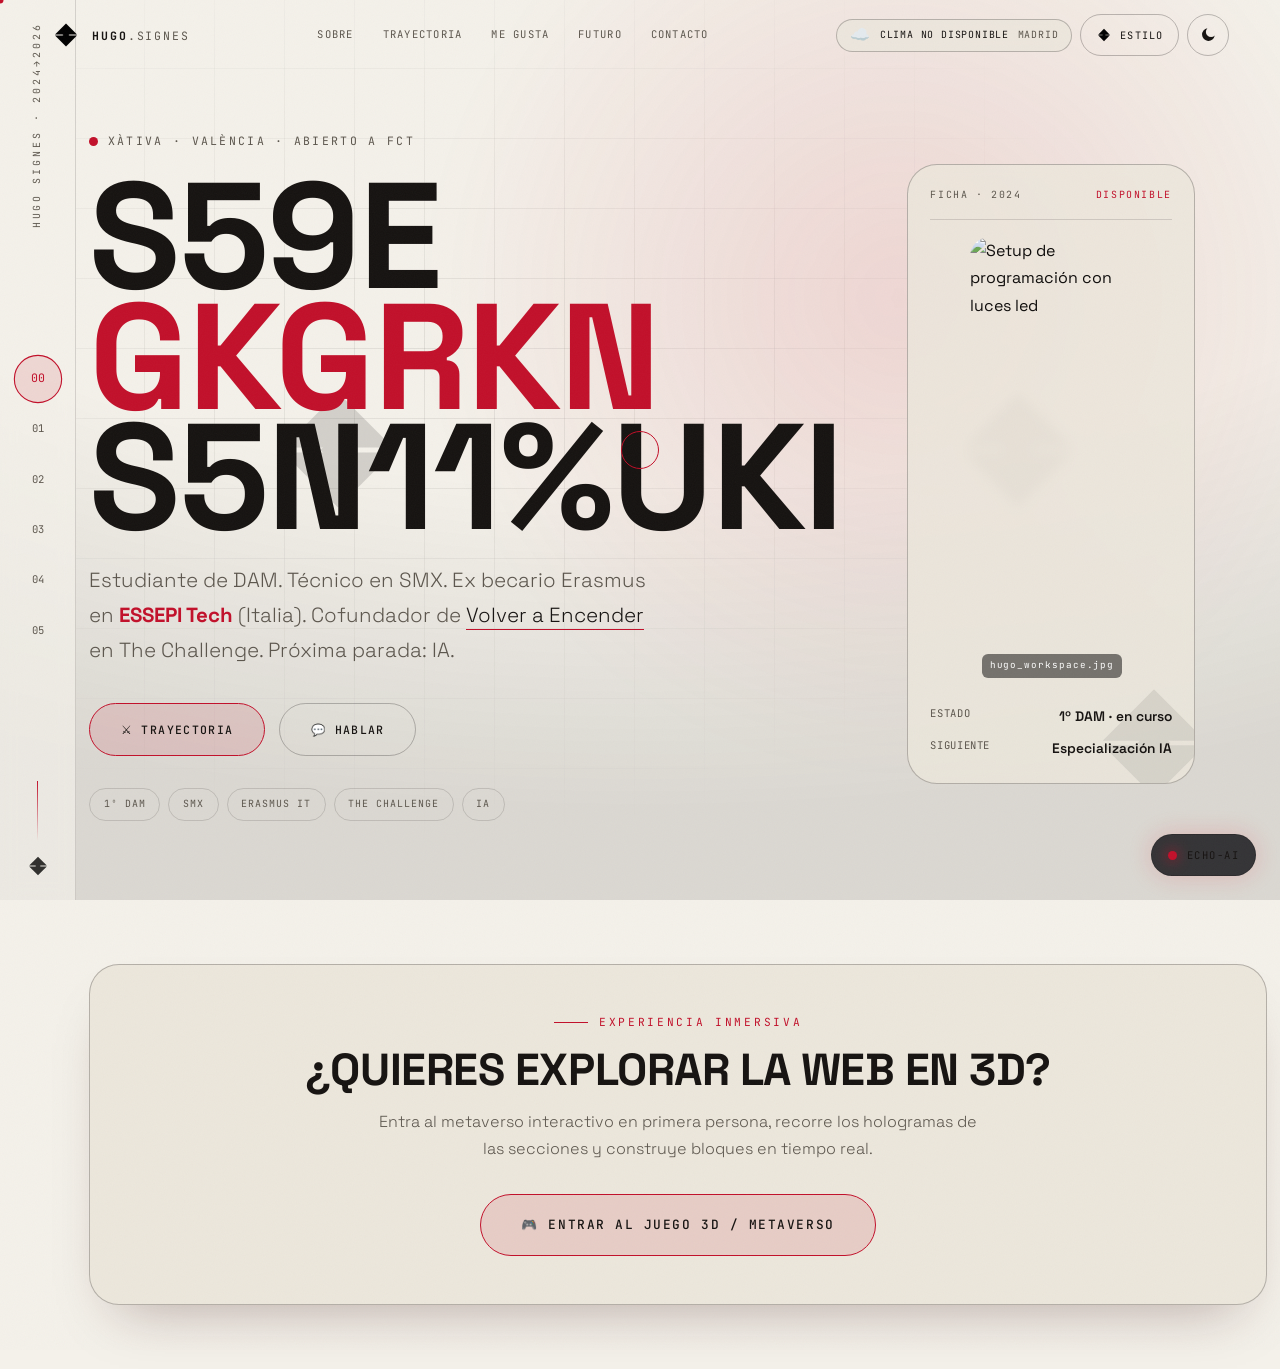
==== index.html @ 73eccac8 "Intento añadido de chatbot" ====
<!DOCTYPE html>
<html lang="es" data-theme="dark" data-style="unico">
<head>
<meta charset="UTF-8">
<meta name="viewport" content="width=device-width, initial-scale=1, viewport-fit=cover, user-scalable=no">
<title>Inicio — Hugo Signes Sisternes</title>
<meta name="theme-color" content="#0A0A0C">
<meta property="og:title" content="Hugo Signes Sisternes">
<meta property="og:type" content="website">
<meta name="description" content="Marca personal de Hugo Signes Sisternes. SMX, 1º DAM, Erasmus en ESSEPI Tech (Italia). Próxima parada: IA.">
<link rel="preconnect" href="https://fonts.googleapis.com">
<link rel="preconnect" href="https://fonts.gstatic.com" crossorigin>
<link href="https://fonts.googleapis.com/css2?family=Space+Grotesk:wght@300;400;500;600;700&family=JetBrains+Mono:wght@400;500&family=Chakra+Petch:wght@400;500;600;700&family=Fraunces:opsz,wght@9..144,400;9..144,500;9..144,600;9..144,700&family=Press+Start+2P&family=VT323&display=swap" rel="stylesheet">
<link rel="stylesheet" href="styles.css">
<script>
(function(){
  try{
    var url = new URLSearchParams(window.location.search);
    var t = url.get('theme') || localStorage.getItem('hugo-theme') || (matchMedia('(prefers-color-scheme: light)').matches?'light':'dark');
    var s = url.get('style') || localStorage.getItem('hugo-style') || 'unico';
    document.documentElement.setAttribute('data-theme',t);
    document.documentElement.setAttribute('data-style',s);
  }catch(e){}
})();
</script>
</head>
<body>
<a class="skip" href="#main">Saltar al contenido</a>

<!-- SPRITES SVG GLOBALES -->
<svg width="0" height="0" style="position:absolute" aria-hidden="true">
  <symbol id="wing" viewBox="0 0 120 120">
    <path d="M60 14 L16 58 L60 58 Z"/><path d="M60 106 L16 62 L60 62 Z"/>
    <path d="M60 14 L104 58 L60 58 Z"/><path d="M60 106 L104 62 L60 62 Z"/>
    <rect x="50" y="50" width="20" height="20" transform="rotate(45 60 60)"/>
  </symbol>
</svg>

<div class="grain" aria-hidden="true"></div>
<div class="scanlines" aria-hidden="true"></div>
<div class="vignette" aria-hidden="true"></div>
<div class="cursor" aria-hidden="true"></div>
<div class="cursor-ring" aria-hidden="true"></div>
<div class="trail" aria-hidden="true"></div>

<!-- CABECERA -->
<header class="topbar">
  <div class="topbar__inner">
    <a href="index.html" class="logo" data-magnetic>
      <svg class="logo__mark" aria-hidden="true"><use href="#wing"/></svg>
      <span class="logo__txt"><b>hugo</b>.signes</span>
    </a>
    <nav class="topnav" aria-label="Secciones">
      <a href="sobre.html">Sobre</a>
      <a href="trabajo.html">Trayectoria</a>
      <a href="gusta.html">Me gusta</a>
      <a href="futuro.html">Futuro</a>
      <a href="contacto.html">Contacto</a>
    </nav>
    <div class="tools">
      <div id="weather-widget" class="weather-badge" aria-live="polite">
        <span id="weather-icon" aria-hidden="true">⏳</span>
        <span id="weather-temp">Cargando clima...</span>
        <span id="weather-city" class="weather-city">Madrid</span>
      </div>
      <div class="style-switch">
        <button class="style-switch__btn" id="styleToggle" aria-haspopup="true" aria-expanded="false">
          <svg aria-hidden="true"><use href="#wing"/></svg><span>Estilo</span>
        </button>
        <div class="style-switch__panel" id="stylePanel" hidden>
          <button data-set-style="unico"><i class="sw sw--unico"></i>Único</button>
          <button data-set-style="professional"><i class="sw sw--pro"></i>Profesional</button>
          <button data-set-style="gamer"><i class="sw sw--gamer"></i>Undertale</button>
          <button data-set-style="retro"><i class="sw sw--retro"></i>Retro</button>
        </div>
      </div>
      <button class="theme-toggle" id="themeToggle" aria-label="Cambiar tema">
        <span class="theme-toggle__ico theme-toggle__ico--sun"><svg viewBox="0 0 24 24"><circle cx="12" cy="12" r="4.5"/><g stroke="currentColor" stroke-width="1.6" stroke-linecap="round" fill="none"><path d="M12 2v2.5M12 19.5V22M2 12h2.5M19.5 12H22M4.9 4.9l1.8 1.8M17.3 17.3l1.8 1.8M19.1 4.9l-1.8 1.8M6.7 17.3l-1.8 1.8"/></g></svg></span>
        <span class="theme-toggle__ico theme-toggle__ico--moon"><svg viewBox="0 0 24 24"><path d="M21 12.8A8.5 8.5 0 1 1 11.2 3a6.8 6.8 0 0 0 9.8 9.8Z"/></svg></span>
      </button>
    </div>
  </div>
</header>

<!-- RAIL LATERAL -->
<aside class="rail" aria-hidden="true">
  <span class="rail__top">Hugo Signes · 2024→2026</span>
  <nav class="rail__nav">
    <a href="index.html" data-label="Inicio" class="is-active">00<i class="rail__dot"></i></a>
    <a href="sobre.html" data-label="Sobre mí">01<i class="rail__dot"></i></a>
    <a href="trabajo.html" data-label="Trayectoria">02<i class="rail__dot"></i></a>
    <a href="gusta.html" data-label="Me gusta">03<i class="rail__dot"></i></a>
    <a href="futuro.html" data-label="Futuro IA">04<i class="rail__dot"></i></a>
    <a href="contacto.html" data-label="Contacto">05<i class="rail__dot"></i></a>
  </nav>
  <div class="rail__bottom"><span class="rail__line"></span><svg class="rail__wing"><use href="#wing"/></svg></div>
</aside>

<!-- VISTA WEB NORMAL -->
<div class="page" id="mainWeb">
<main id="main">
  <section class="hero" id="inicio">
    <div class="hero__bg" aria-hidden="true">
      <div class="hero__grid"></div>
      <div class="hero__glow"></div>
      <svg class="hero__wing hero__wing--l"><use href="#wing"/></svg>
      <svg class="hero__wing hero__wing--r"><use href="#wing"/></svg>
    </div>
    <div class="hero__inner">
      <div class="hero__main">
        <p class="kicker"><span class="dot"></span> Xàtiva · València · Abierto a FCT</p>
        <h1 class="hero__name">
          <span class="hero__name-line" data-text="HUGO">HUGO</span>
          <span class="hero__name-line hero__name-line--accent" data-text="SIGNES">SIGNES</span>
          <span class="hero__name-line" data-text="SISTERNES">SISTERNES</span>
        </h1>
        <p class="hero__phrase">Estudiante de DAM. Técnico en SMX. Ex becario Erasmus en <b>ESSEPI Tech</b> (Italia). Cofundador de <em>Volver a Encender</em> en The Challenge. Próxima parada: IA.</p>
        <div class="hero__cta">
          <a href="trabajo.html" class="btn btn--solid" data-magnetic>⚔ TRAYECTORIA</a>
          <a href="contacto.html" class="btn btn--ghost" data-magnetic>💬 HABLAR</a>
        </div>
        <ul class="hero__chips"><li>1º DAM</li><li>SMX</li><li>Erasmus IT</li><li>The Challenge</li><li>IA</li></ul>
      </div>
      <aside class="spec" data-tilt>
        <div class="spec__head"><span>Ficha · 2024</span><span class="live"><i></i>Disponible</span></div>
        <figure class="spec__photo">
          <img src="https://images.unsplash.com/photo-1607799279861-4dd99b8b0244?q=80&w=720&auto=format&fit=crop" alt="Setup de programación con luces led" width="720" height="450" loading="eager" decoding="async">
          <figcaption>hugo_workspace.jpg</figcaption>
        </figure>
        <dl>
          <dt>Estado</dt><dd>1º DAM · en curso</dd>
          <dt>Siguiente</dt><dd>Especialización IA</dd>
        </dl>
        <svg class="spec__wing" aria-hidden="true"><use href="#wing"/></svg>
      </aside>
    </div>
  </section>
  <!-- ACCESO EXCLUSIVO AL JUEGO 3D -->
<section class="section" style="padding: 4rem 0; text-align: center;">
  <div class="section__inner" data-reveal>
    <div style="border: 1px solid var(--line-strong); background: var(--bg-2); border-radius: var(--r-lg); padding: 3rem 2rem; position: relative; overflow: hidden; box-shadow: var(--card-shadow);">
      <span class="section__num" style="justify-content: center; margin-bottom: 1rem;">Experiencia Inmersiva</span>
      <h2 style="font-size: clamp(1.8rem, 4vw, 2.8rem); text-transform: uppercase; margin-bottom: 1rem;">¿Quieres explorar la web en 3D?</h2>
      <p style="color: var(--muted); max-width: 600px; margin: 0 auto 2rem; font-weight: 300;">
        Entra al metaverso interactivo en primera persona, recorre los hologramas de las secciones y construye bloques en tiempo real.
      </p>
      <a href="juego3D.html" class="btn btn--solid" style="padding: 1.2rem 2.5rem; font-size: 0.8rem;">
        🎮 Entrar al Juego 3D / Metaverso
      </a>
    </div>
  </div>
</section>
</main>
</div>

<button class="chat-launcher" id="chatLauncher" type="button" aria-label="Abrir chatbot ECHO-AI">
  <span class="chat-launcher__dot"></span>
  <span>ECHO-AI</span>
</button>

<div class="ai-chat-panel" id="aiChatPanel" hidden aria-live="polite">
  <div class="ai-chat-panel__header">
    <div>
      <span class="ai-chat-panel__eyebrow">Agente IA</span>
      <h3>ECHO-AI</h3>
    </div>
    <button type="button" class="ai-chat-panel__close" data-close-chat aria-label="Cerrar chat">✕</button>
  </div>
  <div class="ai-chat-panel__messages" id="aiChatMessages">
    <div class="chat-message chat-message--bot">Hola, soy ECHO-AI. Pregúntame sobre Hugo, su stack o el proyecto 3D.</div>
  </div>
  <form class="ai-chat-panel__form" id="aiChatForm">
    <label class="sr-only" for="aiChatInput">Escribe tu pregunta</label>
    <input id="aiChatInput" type="text" maxlength="180" placeholder="Pregunta sobre el metaverso o la trayectoria..." autocomplete="off" />
    <button type="submit">Enviar</button>
  </form>
</div>

<script src="script.js" defer></script>
</body>
</html>
---- styles.css ----
/* =====================================================================
   HUGO SIGNES SISTERNES · 4 ESTILOS COMPLETOS (Optimizado para Rúbrica)
   unico · professional · gamer (Undertale) · retro (Pixel CRT)
   ===================================================================== */

:root{
  --wrap:min(1280px,92vw); 
  --ease:cubic-bezier(.16,1,.3,1); 
  --ease-b:cubic-bezier(.68,-.4,.32,1.4); 
  --ease-out-quint: cubic-bezier(0.22, 1, 0.36, 1);
  --r:20px; --r-lg:30px; --r-btn:999px;
  --font-display:'Space Grotesk',system-ui,sans-serif;
  --font-body:'Space Grotesk',system-ui,sans-serif;
  --font-label:'JetBrains Mono',ui-monospace,monospace;
  --clip:none; --scan:0; --glow:0 0 0 0 transparent;
  --card-shadow:0 30px 60px -30px rgba(0,0,0,.6); --rail-w:76px;
  --img-filter:grayscale(.3) contrast(1.05); --media-shadow:none; --media-overlay:none;
}

/* ===== 1) ÚNICO · YVELTAL ===== */
html[data-style="unico"]{
  --bg:#0A0A0C; --bg-2:#121217; --bg-3:#1B1B22; --text:#F4F1EA; --muted:#9A9CA6; --bone:#E9E4D6;
  --accent:#E4172B; --accent-2:#FF3A4D; --accent-3:#E9E4D6; --accent-soft:rgba(228,23,43,.16);
  --line:rgba(244,241,234,.12); --line-strong:rgba(244,241,234,.24); --on-accent:#fff;
  --grain:.05; --r:20px; --r-lg:30px; --img-filter:grayscale(.35) contrast(1.06);
}
html[data-style="unico"][data-theme="light"]{
  --bg:#F4F1EA; --bg-2:#ECE7DC; --bg-3:#E1DACB; --text:#161311; --muted:#5C564D; --bone:#161311;
  --accent:#C2102A; --accent-2:#E4172B; --accent-3:#161311; --accent-soft:rgba(194,16,42,.12);
  --line:rgba(22,19,17,.14); --line-strong:rgba(22,19,17,.26); --grain:.035;
  --card-shadow:0 30px 55px -30px rgba(60,20,20,.35);
}

/* ===== 2) PROFESIONAL ===== */
html[data-style="professional"]{
  --font-display:'Fraunces',Georgia,serif; --font-body:'Space Grotesk',system-ui,sans-serif; --font-label:'JetBrains Mono',monospace;
  --r:8px; --r-lg:12px; --r-btn:6px; --grain:.015;
  --bg:#0E1626; --bg-2:#13203A; --bg-3:#1B2C4C; --text:#EAF0F8; --muted:#9FB0C6; --bone:#EAF0F8;
  --accent:#E03A4C; --accent-2:#6EA8FE; --accent-3:#6EA8FE; --accent-soft:rgba(110,168,254,.14);
  --line:rgba(234,240,248,.12); --line-strong:rgba(234,240,248,.26); --on-accent:#fff;
  --card-shadow:0 24px 50px -30px rgba(0,0,0,.7); --img-filter:grayscale(0) saturate(.95) contrast(1.02);
}
html[data-style="professional"][data-theme="light"]{
  --bg:#FBFAF7; --bg-2:#F1EFE8; --bg-3:#E7E3D8; --text:#16202E; --muted:#5A6675; --bone:#16202E;
  --accent:#B01E30; --accent-2:#2E5FA3; --accent-3:#2E5FA3; --accent-soft:rgba(46,95,163,.10);
  --line:rgba(22,32,46,.14); --line-strong:rgba(22,32,46,.28);
  --card-shadow:0 20px 40px -28px rgba(30,40,60,.28);
}

/* ===== 3) RETRO · PIXEL / CRT ===== */
html[data-style="retro"]{
  --font-display:'Press Start 2P',monospace; --font-body:'VT323',monospace; --font-label:'Press Start 2P',monospace;
  --r:0; --r-lg:0; --r-btn:0; --grain:.06; --scan:.3;
  --bg:#0d0d12; --bg-2:#15151d; --bg-3:#1d1d28; --text:#e8f6e8; --muted:#8fa88f; --bone:#3ddc84;
  --accent:#ff2e4c; --accent-2:#ffd23f; --accent-3:#3ddc84; --accent-soft:rgba(255,46,76,.18);
  --line:rgba(232,246,232,.14); --line-strong:rgba(61,220,132,.42); --on-accent:#0d0d12;
  --card-shadow:6px 6px 0 var(--accent-3); --img-filter:contrast(1.15) saturate(1.4);
  --media-shadow:4px 4px 0 var(--text);
  --media-overlay:repeating-linear-gradient(0deg,rgba(0,0,0,.25) 0 2px,transparent 2px 4px);
}
html[data-style="retro"][data-theme="light"]{
  --bg:#dfe6d5; --bg-2:#cfd9c4; --bg-3:#c0cca8; --text:#16211a; --muted:#4a5a4d; --bone:#1f7a3d;
  --accent:#d0202f; --accent-2:#c98a12; --accent-3:#1f7a3d; --accent-soft:rgba(208,32,47,.14);
  --line:rgba(22,33,26,.2); --line-strong:rgba(31,122,61,.45); --on-accent:#f4f7ee;
  --card-shadow:6px 6px 0 rgba(22,33,26,.85); --media-shadow:4px 4px 0 rgba(22,33,26,.85);
}

/* ---------- Reset & Base ---------- */
*,*::before,*::after{box-sizing:border-box}
[hidden]{display:none!important}
html{scroll-behavior:smooth; scroll-padding-top:6rem}
body{margin:0;background:var(--bg);color:var(--text);font-family:var(--font-body);line-height:1.7;-webkit-font-smoothing:antialiased;overflow-x:hidden;transition:background .5s var(--ease),color .5s var(--ease)}
body.has-cursor,body.has-cursor a,body.has-cursor button,body.has-cursor .topnav a,body.has-cursor .style-switch__btn,body.has-cursor .theme-toggle{cursor:none}
img{max-width:100%;display:block}
a{color:inherit;text-decoration:none}
h1,h2,h3{margin:0;font-family:var(--font-display);font-weight:700;line-height:.98;letter-spacing:-.01em}
p{margin:0 0 1.1em}
button{font-family:inherit;cursor:pointer}
ul,ol{margin:0;padding:0}
::selection{background:var(--accent);color:var(--on-accent)}

.hero, .section, .footer { scroll-margin-top: 80px; }

/* ---------- Capas Visuales (Grano, Scanlines, Viñeta) ---------- */
.grain{position:fixed;inset:-50%;z-index:200;pointer-events:none;opacity:var(--grain);background-image:url("data:image/svg+xml;utf8,<svg xmlns='http://www.w3.org/2000/svg' width='240' height='240'><filter id='n'><feTurbulence type='fractalNoise' baseFrequency='.9' numOctaves='3'/></filter><rect width='100%' height='100%' filter='url(%23n)'/></svg>");animation:grain 6s steps(6) infinite}
@keyframes grain{0%{transform:translate(0,0)}20%{transform:translate(-3%,2%)}40%{transform:translate(2%,-3%)}60%{transform:translate(-2%,-2%)}80%{transform:translate(3%,1%)}100%{transform:translate(0,0)}}
.scanlines{position:fixed;inset:0;z-index:199;pointer-events:none;opacity:var(--scan);background:repeating-linear-gradient(0deg,rgba(0,0,0,.5) 0 1px,transparent 1px 3px);animation:scan 8s linear infinite}
@keyframes scan{to{background-position:0 100%}}
.vignette{position:fixed;inset:0;z-index:1;pointer-events:none;background:radial-gradient(120% 90% at 50% 0%,transparent 55%,rgba(0,0,0,.4))}
html[data-theme="light"] .vignette{background:radial-gradient(120% 90% at 50% 0%,transparent 60%,rgba(0,0,0,.1))}

/* ---------- Accesibilidad & Foco ---------- */
.skip{position:fixed;left:1rem;top:-4rem;z-index:300;background:var(--accent);color:var(--on-accent);padding:.7rem 1.1rem;border-radius:var(--r-btn);transition:top .2s}
.skip:focus{top:1rem}
:where(a,button,input,textarea,[tabindex]):focus-visible{outline:2px solid var(--accent-2);outline-offset:3px}

/* ---------- Cursor Personalizado y Estela ---------- */
.cursor,.cursor-ring{position:fixed;top:0;left:0;z-index:210;pointer-events:none;border-radius:50%;transform:translate(-50%,-50%);opacity:0;transition:opacity .3s}
.cursor{width:7px;height:7px;background:var(--accent)}
.cursor-ring{width:38px;height:38px;border:1.5px solid var(--accent);transition:width .28s var(--ease),height .28s var(--ease),background .28s,border-color .28s,border-radius .28s}
body.has-cursor .cursor,body.has-cursor .cursor-ring{opacity:1}
body.has-cursor .cursor-ring.is-hover{width:70px;height:70px;background:var(--accent-soft);border-color:transparent;backdrop-filter: blur(2px);}
html[data-style="gamer"] .cursor-ring{border-style:dashed;border-radius:4px}
html[data-style="gamer"] .cursor{border-radius:1px}
html[data-style="retro"] .cursor-ring{border-radius:0;border-width:2px}
html[data-style="retro"] .cursor{border-radius:0;width:9px;height:9px}
html[data-style="professional"] .cursor,html[data-style="professional"] .cursor-ring{display:none}
.trail{position:fixed;inset:0;z-index:181;pointer-events:none;overflow:hidden}
.trail i{position:absolute;width:7px;height:7px;border-radius:50%;background:var(--accent);transform:translate(-50%,-50%);box-shadow:0 0 10px var(--accent);animation:trail .8s var(--ease) forwards}
@keyframes trail{to{opacity:0;transform:translate(-50%,-50%) scale(.15)}}

/* ---------- Topbar & Navegación Superior ---------- */
.topbar{position:fixed;top:0;left:0;right:0;z-index:120;transition:.4s var(--ease);border-bottom:1px solid transparent}
.topbar.is-scrolled{background:color-mix(in srgb,var(--bg) 84%,transparent);backdrop-filter:blur(16px) saturate(1.3);border-bottom-color:var(--line)}
.topbar__inner{width:var(--wrap);margin-inline:auto;display:flex;align-items:center;justify-content:space-between;gap:1rem;padding:.9rem 0}
.logo{display:flex;align-items:center;gap:.7rem; transition: transform .3s var(--ease-b)}
.logo:hover{transform: scale(1.05)}
.logo__mark{width:30px;height:30px;color:var(--accent);flex:none;animation:spinSlow 26s linear infinite}
@keyframes spinSlow{to{transform:rotate(360deg)}}
.logo__txt{font-family:var(--font-label);font-size:.72rem;letter-spacing:.16em;text-transform:uppercase;color:var(--muted)}
.logo__txt b{color:var(--text)}
.topnav{display:flex;gap:.1rem;list-style:none}
.topnav a{position:relative;display:block;padding:.6rem .85rem;font-family:var(--font-label);font-size:.66rem;letter-spacing:.12em;text-transform:uppercase;color:var(--muted);transition:color .3s, transform .3s var(--ease)}
.topnav a::after{content:"";position:absolute;left:.85rem;right:.85rem;bottom:.35rem;height:2px;background:var(--accent);transform:scaleX(0);transform-origin:0 50%;transition:transform .4s var(--ease)}
.topnav a:hover,.topnav a.is-active{color:var(--text); transform: translateY(-2px)}
.topnav a:hover::after,.topnav a.is-active::after{transform:scaleX(1)}
.tools{display:flex;align-items:center;gap:.5rem}
.weather-badge{display:inline-flex;align-items:center;gap:.55rem;padding:.42rem .8rem;border:1px solid var(--line-strong);background:color-mix(in srgb, var(--bg-2) 80%, transparent);border-radius:999px;color:var(--text);font-family:var(--font-label);font-size:.62rem;letter-spacing:.08em;text-transform:uppercase;box-shadow:var(--card-shadow);backdrop-filter:blur(10px)}
.weather-badge span{display:inline-block}
.weather-badge #weather-icon{font-size:1rem;line-height:1}
.weather-city{color:var(--muted)}
.style-switch{position:relative}
.style-switch__btn{display:flex;align-items:center;gap:.5rem;height:42px;padding:0 .95rem;border:1px solid var(--line-strong);background:transparent;color:var(--text);border-radius:var(--r-btn);font-family:var(--font-label);font-size:.64rem;letter-spacing:.1em;text-transform:uppercase;transition:.3s var(--ease)}
.style-switch__btn:hover{border-color:var(--accent);color:var(--accent);box-shadow:var(--glow); transform: translateY(-2px)}
.style-switch__btn svg{width:16px;height:16px;color:var(--accent)}
.style-switch__panel{position:absolute;top:calc(100% + 10px);right:0;width:230px;background:color-mix(in srgb,var(--bg-2) 90%,transparent); backdrop-filter:blur(10px); border:1px solid var(--line-strong);border-radius:var(--r);padding:.5rem;box-shadow:var(--card-shadow);display:flex;flex-direction:column;gap:.15rem;transform-origin:top right;animation:pop .3s var(--ease-b)}
@keyframes pop{from{opacity:0;transform:scale(.9) translateY(-10px)}to{opacity:1;transform:none}}
.style-switch__panel button{display:flex;align-items:center;gap:.7rem;width:100%;padding:.75rem .8rem;border:0;background:transparent;color:var(--muted);border-radius:calc(var(--r) - 4px);font-family:var(--font-label);font-size:.72rem;text-align:left;transition:all .25s var(--ease)}
.style-switch__panel button:hover{background:var(--bg-3);color:var(--text);transform:translateX(5px)}
.style-switch__panel button.is-active{background:var(--accent-soft);color:var(--text)}
.sw{width:16px;height:16px;border-radius:5px;flex:none;box-shadow:inset 0 0 0 1px rgba(255,255,255,.15)}
.sw--unico{background:linear-gradient(135deg,#E4172B,#0A0A0C)}
.sw--pro{background:linear-gradient(135deg,#2E5FA3,#E03A4C)}
.sw--gamer{background:linear-gradient(135deg,#FF1E45,#21E6C1)}
.sw--retro{background:linear-gradient(135deg,#ff2e4c,#3ddc84)}
.theme-toggle{position:relative;width:42px;height:42px;border:1px solid var(--line-strong);background:transparent;color:var(--text);display:grid;place-items:center;border-radius:var(--r-btn);transition:.3s var(--ease)}
.theme-toggle:hover{border-color:var(--accent);color:var(--accent);box-shadow:var(--glow); transform: translateY(-2px)}
.theme-toggle__ico{position:absolute;display:grid;place-items:center;transition:transform .5s var(--ease-b),opacity .4s}
.theme-toggle__ico svg{width:18px;height:18px;fill:currentColor}
.theme-toggle__ico--moon{opacity:0;transform:rotate(-90deg) scale(.4)}
html[data-theme="light"] .theme-toggle__ico--sun{opacity:0;transform:rotate(90deg) scale(.4)}
html[data-theme="light"] .theme-toggle__ico--moon{opacity:1;transform:none}
.burger{display:none;flex-direction:column;gap:5px;width:42px;height:42px;align-items:center;justify-content:center;background:none;border:1px solid var(--line-strong);border-radius:var(--r-btn)}
.burger span{display:block;width:20px;height:2px;background:var(--text);transition:.3s var(--ease)}
.burger[aria-expanded="true"] span:nth-child(1){transform:translateY(7px) rotate(45deg)}
.burger[aria-expanded="true"] span:nth-child(2){opacity:0}
.burger[aria-expanded="true"] span:nth-child(3){transform:translateY(-7px) rotate(-45deg)}

/* ---------- Rail Lateral ---------- */
.rail{position:fixed;left:0;top:0;bottom:0;width:var(--rail-w);z-index:110;display:flex;flex-direction:column;align-items:center;justify-content:space-between;padding:1.4rem 0;border-right:1px solid var(--line);background:color-mix(in srgb,var(--bg) 70%,transparent);backdrop-filter:blur(8px)}
.rail__top{writing-mode:vertical-rl;transform:rotate(180deg);font-family:var(--font-label);font-size:.62rem;letter-spacing:.3em;text-transform:uppercase;color:var(--muted)}
.rail__nav{display:flex;flex-direction:column;gap:.4rem;list-style:none}
.rail__nav a{position:relative;display:grid;place-items:center;width:44px;height:44px;border-radius:var(--r-btn);font-family:var(--font-label);font-size:.66rem;color:var(--muted);border:1px solid transparent;transition:.35s var(--ease)}
.rail__nav a::before{content:attr(data-label);position:absolute;left:calc(100% + 12px);white-space:nowrap;font-size:.62rem;letter-spacing:.14em;text-transform:uppercase;color:var(--text);background:var(--bg-2);border:1px solid var(--line-strong);padding:.35rem .7rem;border-radius:var(--r-btn);opacity:0;transform:translateX(-10px);transition:.35s var(--ease-b);pointer-events:none}
.rail__nav a:hover::before{opacity:1;transform:translateX(0)}
.rail__nav a:hover{color:var(--text);border-color:var(--line-strong)}
.rail__nav a.is-active{color:var(--accent);border-color:var(--accent);background:var(--accent-soft);box-shadow:var(--glow); transform: scale(1.1)}
.rail__dot{position:absolute;right:-30px;top:50%;width:6px;height:6px;border-radius:50%;background:var(--accent);transform:translateY(-50%) scale(0);opacity:0;transition:.3s var(--ease-b)}
.rail__bottom{display:flex;flex-direction:column;align-items:center;gap:.8rem}
.rail__wing{width:24px;height:24px;color:var(--accent);opacity:.8;animation:spinSlow 20s linear infinite reverse}
.rail__line{width:1px;height:60px;background:linear-gradient(var(--accent),transparent)}
.page{padding-left:var(--rail-w)}

/* ---------- Hero Section ---------- */
.hero{position:relative;min-height:100svh;display:flex;align-items:center;padding:7rem 0 4rem;overflow:hidden}
.hero__bg{position:absolute;inset:0;z-index:0}
.hero__grid{position:absolute;inset:-2px;background-image:linear-gradient(var(--line) 1px,transparent 1px),linear-gradient(90deg,var(--line) 1px,transparent 1px);background-size:70px 70px;opacity:.6;transition:transform .3s ease-out;-webkit-mask-image:radial-gradient(ellipse 80% 70% at 30% 40%,#000,transparent 78%);mask-image:radial-gradient(ellipse 80% 70% at 30% 40%,#000,transparent 78%)}
.hero__glow{position:absolute;width:1100px;height:1100px;top:-28%;right:-14%;background:radial-gradient(circle,var(--accent-soft),transparent 60%);filter:blur(30px);transition:transform .3s ease-out}
.hero__wing{position:absolute;width:min(52vw,620px);height:auto;top:50%;color:var(--accent);opacity:.13;animation:breathe 9s ease-in-out infinite;transition:transform .2s ease-out}
.hero__wing--l{left:-4%;transform:translateY(-50%) scaleX(-1)}
.hero__wing--r{right:-4%;transform:translateY(-50%)}
@keyframes breathe{0%,100%{opacity:.09}50%{opacity:.2}}
.hero__inner{position:relative;z-index:3;width:var(--wrap);margin-inline:auto;display:grid;grid-template-columns:1.35fr .8fr;gap:clamp(2rem,5vw,4rem);align-items:center}
.kicker{display:inline-flex;align-items:center;gap:.6rem;font-family:var(--font-label);font-size:.72rem;letter-spacing:.2em;text-transform:uppercase;color:var(--muted);margin-bottom:1.6rem}
.kicker .dot{width:9px;height:9px;border-radius:50%;background:var(--accent);box-shadow:0 0 0 0 var(--accent-soft);animation:pulse 1.8s infinite}
@keyframes pulse{0%,100%{box-shadow:0 0 0 0 var(--accent-soft)}50%{box-shadow:0 0 0 10px transparent}}
.hero__name{font-size:clamp(3rem,12vw,9.4rem);text-transform:uppercase;line-height:.8;margin-bottom:1.6rem}
.hero__name-line{display:block;clip-path:inset(0 0 100% 0);animation:lineUp .95s var(--ease-out-quint) forwards}
.hero__name-line:nth-child(1){animation-delay:.08s}.hero__name-line:nth-child(2){animation-delay:.22s}.hero__name-line:nth-child(3){animation-delay:.36s}
.hero__name-line--accent{color:var(--accent)}
@keyframes lineUp{to{clip-path:inset(0 0 0 0)}}
.hero__phrase{font-size:clamp(1.05rem,1.6vw,1.35rem);color:var(--muted);max-width:560px;margin-bottom:2.2rem;font-weight:300}
.hero__phrase em{color:var(--text);font-style:normal;border-bottom:1px solid var(--accent);padding-bottom:1px}
.hero__phrase b{color:var(--accent)}
.hero__cta{display:flex;flex-wrap:wrap;gap:.9rem;margin-bottom:2rem}
.hero__chips{display:flex;flex-wrap:wrap;gap:.5rem;list-style:none}
.hero__chips li{font-family:var(--font-label);font-size:.62rem;letter-spacing:.1em;text-transform:uppercase;color:var(--muted);border:1px solid var(--line);padding:.45rem .85rem;border-radius:var(--r-btn);transition:.3s var(--ease-b)}
.hero__chips li:hover{color:var(--accent);border-color:var(--accent);transform:translateY(-4px); box-shadow: 0 4px 10px rgba(0,0,0,0.1)}

/* ---------- Ficha Técnica (Spec) ---------- */
.spec{border:1px solid var(--line-strong);background:color-mix(in srgb,var(--bg-2) 82%,transparent);border-radius:var(--r-lg);padding:1.4rem;position:relative;overflow:hidden;backdrop-filter:blur(6px);animation:float 7s ease-in-out infinite;will-change:transform}
@keyframes float{0%,100%{translate:0 0}50%{translate:0 -12px}}
.spec__head{display:flex;align-items:center;justify-content:space-between;font-family:var(--font-label);font-size:.62rem;letter-spacing:.16em;text-transform:uppercase;color:var(--muted);margin-bottom:1.1rem;padding-bottom:.9rem;border-bottom:1px solid var(--line)}
.spec__head .live{display:inline-flex;align-items:center;gap:.4rem;color:var(--accent)}
.spec__head .live span{width:7px;height:7px;border-radius:50%;background:var(--accent);animation:pulse 1.6s infinite}
.spec__photo{position:relative;border-radius:var(--r);overflow:hidden;margin-bottom:1.1rem}
.spec__photo img{aspect-ratio:16/10;object-fit:cover;filter:var(--img-filter);transition:transform 6s var(--ease)}
.spec__photo:hover img{transform:scale(1.08)}
.spec__photo figcaption{position:absolute;left:.7rem;bottom:.6rem;font-family:var(--font-label);font-size:.58rem;letter-spacing:.1em;color:#fff;background:rgba(0,0,0,.5);padding:.25rem .5rem;border-radius:6px}
.spec dl{display:grid;grid-template-columns:1fr auto;gap:.55rem .8rem;margin:0;font-size:.86rem}
.spec dt{color:var(--muted);font-family:var(--font-label);font-size:.66rem;letter-spacing:.06em;text-transform:uppercase}
.spec dd{margin:0;text-align:right;font-weight:600}
.spec__wing{position:absolute;right:-30px;bottom:-30px;width:140px;height:140px;color:var(--accent);opacity:.08;animation:spinSlow 30s linear infinite}

/* ---------- Tambor + Marquee ---------- */
.drum{position:relative;z-index:3;height:150px;overflow:hidden;border-block:1px solid var(--line);background:var(--bg-2);perspective:1200px;display:grid;place-items:center}
.drum__stage{position:absolute;left:50%;top:50%;width:0;height:0;transform-style:preserve-3d;animation:drumSpin 24s linear infinite}
@keyframes drumSpin{from{transform:rotateY(0)}to{transform:rotateY(360deg)}}
.drum__item{position:absolute;left:0;top:0;white-space:nowrap;font-family:var(--font-display);font-weight:700;text-transform:uppercase;letter-spacing:.02em;transform:translate(-50%,-50%) rotateY(var(--a)) translateZ(360px);backface-visibility:hidden}
.drum__item .w{color:var(--text);opacity:.55; transition: opacity .3s}
.drum__item:hover .w{opacity: 1; color: var(--accent)}
.drum__item .x{color:var(--accent);margin:0 .6rem;font-size:.7em;vertical-align:middle}
.drum::before,.drum::after{content:"";position:absolute;top:0;bottom:0;width:16%;z-index:2;pointer-events:none}
.drum::before{left:0;background:linear-gradient(90deg,var(--bg-2),transparent)}
.drum::after{right:0;background:linear-gradient(270deg,var(--bg-2),transparent)}
.marquee{position:relative;z-index:3;overflow:hidden;border-bottom:1px solid var(--line);background:var(--bg)}
.marquee__track{display:flex;width:max-content;animation:marq 30s linear infinite}
.marquee:hover .marquee__track{animation-play-state:paused}
.marquee__group{display:inline-flex;align-items:center;gap:2rem;padding:.7rem 1rem;white-space:nowrap;font-family:var(--font-label);font-size:.7rem;letter-spacing:.18em;text-transform:uppercase;color:var(--muted)}
.marquee__group .x{color:var(--accent)}
@keyframes marq{to{transform:translateX(-50%)}}

/* ---------- Secciones Globales ---------- */
.section{position:relative;padding:clamp(5rem,10vw,9rem) 0;z-index:3}
.section__inner{width:var(--wrap);margin-inline:auto;position:relative;z-index:2}
.section__head{margin-bottom:clamp(2.4rem,5vw,3.8rem);max-width:820px}
.section__num{font-family:var(--font-label);font-size:.7rem;letter-spacing:.24em;color:var(--accent);text-transform:uppercase;display:flex;align-items:center;gap:.7rem;margin-bottom:.9rem}
.section__num::before{content:"";width:34px;height:1px;background:var(--accent)}
.section__title{font-size:clamp(2.4rem,6vw,4.8rem);text-transform:uppercase}
.section__sub{color:var(--muted);max-width:640px;margin-top:1rem;font-weight:300;font-size:1.05rem}
.mask{display:block;overflow:hidden; padding-bottom: 5px;}.mask>span{display:block;transform:translateY(115%);transition:transform 1.05s var(--ease-out-quint)}
.is-in .mask>span{transform:none}
.wing-div{display:flex;align-items:center;gap:1rem;position:relative;z-index:3;width:var(--wrap);margin-inline:auto}
.wing-div::before,.wing-div::after{content:"";height:1px;flex:1;background:linear-gradient(90deg,transparent,var(--line-strong))}
.wing-div::after{background:linear-gradient(90deg,var(--line-strong),transparent)}
.wing-div svg{width:28px;height:28px;color:var(--accent);animation:spinSlow 22s linear infinite}

/* ---------- Sobre mí ---------- */
.about{display:grid;grid-template-columns:.82fr 1.18fr;gap:clamp(2rem,5vw,4.5rem);align-items:start}
.about__sticky{position:sticky;top:110px}
.about__portrait{position:relative;border:1px solid var(--line);border-radius:var(--r-lg);overflow:hidden;clip-path:var(--clip)}
.about__portrait img{aspect-ratio:4/5;object-fit:cover;filter:var(--img-filter);animation:kb 22s ease-in-out infinite alternate}
@keyframes kb{from{transform:scale(1)}to{transform:scale(1.09)}}
.about__portrait figcaption{position:absolute;left:0;right:0;bottom:0;display:flex;justify-content:space-between;padding:1rem;font-family:var(--font-label);font-size:.62rem;letter-spacing:.12em;color:#fff;background:linear-gradient(transparent,rgba(0,0,0,.7))}
.about__badge{margin-top:1rem;display:flex;gap:.6rem;flex-wrap:wrap}
.about__badge span{font-family:var(--font-label);font-size:.6rem;letter-spacing:.1em;text-transform:uppercase;color:var(--muted);border:1px solid var(--line);padding:.4rem .7rem;border-radius:var(--r-btn); transition: .3s}
.about__badge span:hover{background: var(--accent); color: var(--on-accent); border-color: var(--accent)}
.about__lead{font-size:clamp(1.15rem,1.7vw,1.45rem);font-weight:300;margin-bottom:1.4rem}
.about__text strong{color:var(--accent);font-weight:600}
.about__p{color:var(--muted)}
.about__quote{margin:1.8rem 0;padding:1.2rem 1.5rem;border-left:4px solid var(--accent);background:var(--bg-3);border-radius:0 var(--r) var(--r) 0;font-size:1.15rem;font-weight:500;line-height:1.5; transition: transform .3s var(--ease)}
.about__quote:hover{transform: translateX(10px)}
.about__stats{display:grid;grid-template-columns:repeat(3,1fr);gap:1rem;margin-top:2rem;padding-top:1.6rem;border-top:1px solid var(--line)}
.stat{display:flex;flex-direction:column;gap:.2rem}
.stat__num{font-family:var(--font-label);font-size:clamp(1.8rem,3vw,2.6rem);font-weight:600;color:var(--accent);line-height:1}
.stat__label{font-size:.78rem;color:var(--muted);text-transform:uppercase;letter-spacing:.08em}

/* ---------- Trayectoria / Work ---------- */
.work__stack{display:flex;flex-direction:column;gap:2rem}
.work__card{position:sticky;top:100px;border:1px solid var(--line);background:var(--bg-2);border-radius:var(--r-lg);clip-path:var(--clip);overflow:hidden;box-shadow:var(--card-shadow);display:grid;grid-template-columns:1.1fr .9fr;min-height:60vh;transform:scale(var(--sc,1));transform-origin:top center;transition:border-color .4s, transform .2s ease-out;will-change:transform}
.work__card::before{content:"";position:absolute;inset:0;pointer-events:none;background:radial-gradient(800px circle at var(--mx,50%) var(--my,50%),rgba(255,255,255,0.06),transparent 40%);z-index:10;opacity:0;transition:opacity .4s}
.work__card:hover::before{opacity:1}
.work__card:hover{border-color:color-mix(in srgb,var(--accent) 55%,var(--line))}
.work__body{padding:clamp(1.6rem,3vw,2.6rem);display:flex;flex-direction:column;justify-content:center; position:relative; z-index:2}
.work__top{display:flex;align-items:center;gap:1rem;margin-bottom:1.2rem}
.work__n{font-family:var(--font-label);font-size:.7rem;color:var(--accent);border:1px solid var(--accent);width:40px;height:40px;display:grid;place-items:center;border-radius:var(--r-btn);flex:none;transition:.4s var(--ease-b)}
.work__card:hover .work__n{background:var(--accent);color:var(--on-accent);transform:rotate(-15deg) scale(1.15)}
.work__date{font-family:var(--font-label);font-size:.66rem;letter-spacing:.14em;text-transform:uppercase;color:var(--muted);margin-left:auto}
.work__title{font-size:clamp(1.7rem,3.2vw,2.8rem);text-transform:uppercase;margin-bottom:.9rem}
.work__desc{color:var(--muted);font-weight:300;margin-bottom:1.2rem}
.work__tags{display:flex;flex-wrap:wrap;gap:.5rem;list-style:none}
.work__tags li{font-family:var(--font-label);font-size:.6rem;letter-spacing:.08em;text-transform:uppercase;color:var(--muted);border:1px solid var(--line);padding:.35rem .7rem;border-radius:var(--r-btn); transition: .3s}
.work__tags li:hover{color: var(--accent); border-color: var(--accent); transform: translateY(-3px)}
.work__media{position:relative;overflow:hidden;box-shadow:var(--media-shadow)}
.work__media img{width:100%;height:100%;object-fit:cover;filter:var(--img-filter);transition:transform 1.1s var(--ease)}
.work__card:hover .work__media img{transform:scale(1.07)}
.work__media::after{content:"";position:absolute;inset:0;background:var(--media-overlay);pointer-events:none}
.work__media .tag{position:absolute;top:1rem;right:1rem;z-index:2;font-family:var(--font-label);font-size:.6rem;letter-spacing:.1em;text-transform:uppercase;color:#fff;background:rgba(0,0,0,.5);border:1px solid var(--line);padding:.35rem .6rem;border-radius:var(--r-btn); backdrop-filter: blur(4px)}

/* ---------- ME GUSTA (BENTO GRID) ---------- */
.likes { display: grid; grid-template-columns: repeat(6, 1fr); gap: 1rem; }
.cell {
  position: relative; border: 1px solid var(--line); background: var(--bg-3);
  border-radius: var(--r-lg); clip-path: var(--clip); overflow: hidden;
  box-shadow: var(--card-shadow); transition: border-color .4s var(--ease), transform .3s ease-out;
  will-change: transform; display: flex; flex-direction: column; min-height: 340px;
}
.cell:hover { border-color: color-mix(in srgb, var(--accent) 55%, var(--line)); transform: translateY(-5px); }
.cell__bg { position: absolute; inset: 0; z-index: 0; }
.cell__bg img { width: 100%; height: 100%; object-fit: cover; filter: var(--img-filter); transition: transform 1.5s var(--ease); }
.cell:hover .cell__bg img { transform: scale(1.06); }
.cell__overlay { position: absolute; inset: 0; z-index: 1; pointer-events: none; }
.cell__content {
  position: relative; z-index: 2; padding: clamp(1.5rem, 3vw, 2.5rem); flex: 1;
  display: flex; flex-direction: column; justify-content: center; text-shadow: 0 2px 10px rgba(0,0,0,0.4);
}
.cell--rock .cell__content { justify-content: flex-end; }
.cell--rock { grid-column: span 3; grid-row: span 2; min-height: 520px; }
.cell--games { grid-column: span 3; }
.cell--robot { grid-column: span 3; }
.cell--stack { grid-column: span 6; }
.cell__idx {
  position: absolute; top: 1.2rem; right: 1.3rem; font-family: var(--font-label);
  font-size: .66rem; color: var(--bg-3); z-index: 3; background: var(--accent);
  padding: 4px 10px; border-radius: var(--r-btn); box-shadow: 0 4px 10px rgba(0,0,0,0.3); font-weight:bold;
}
.cell__title { font-size: clamp(1.5rem, 2.6vw, 2.1rem); text-transform: uppercase; margin-bottom: .9rem; }
.cell__desc { color: var(--text); font-weight: 400; line-height: 1.6; text-shadow: 0 2px 5px rgba(0,0,0,0.8); }
html[data-theme="light"] .cell__desc { color: var(--text); } 
.eq { display: flex; align-items: flex-end; gap: 4px; height: 90px; margin: 1.6rem 0; }
.eq span {
  flex: 1; min-width: 4px; border-radius: var(--r-btn);
  background: linear-gradient(var(--accent-2), var(--accent));
  height: var(--h, 50%); transform-origin: bottom; animation: eq 1s ease-in-out infinite alternate;
}
@keyframes eq { from { transform: scaleY(.15); } to { transform: scaleY(1); } }
.tags { display: flex; flex-wrap: wrap; gap: .5rem; list-style: none; margin-top: auto; }
.tags li {
  font-family: var(--font-label); font-size: .6rem; letter-spacing: .08em; text-transform: uppercase;
  color: var(--text); border: 1px solid var(--line-strong); padding: .35rem .7rem; border-radius: var(--r-btn);
  transition: .3s; background: color-mix(in srgb, var(--bg-2) 75%, transparent); backdrop-filter: blur(4px);
}
.tags li:hover { border-color: var(--accent); color: var(--accent); transform: translateY(-3px); }
.gear { position: absolute; right: -20px; bottom: -20px; width: 150px; height: 150px; color: var(--accent); opacity: .15; animation: spinSlow 14s linear infinite; z-index: 0; pointer-events: none; }
.stack-list { list-style: none; display: grid; grid-template-columns: repeat(auto-fit, minmax(150px, 1fr)); gap: .4rem 1.4rem; }
.stack-list li { display: flex; align-items: baseline; gap: .8rem; padding: .7rem 0; border-bottom: 1px solid var(--line-strong); font-weight: 500; transition: .3s var(--ease); text-shadow:none; }
.stack-list li:hover { padding-left: .6rem; border-bottom-color: var(--accent); }
.stack-list span { font-family: var(--font-label); font-size: .62rem; color: var(--accent); }
.stack-list em { margin-left: auto; font-style: normal; font-family: var(--font-label); font-size: .64rem; color: var(--muted); }

/* ---------- Futuro & Terminal ---------- */
.future{overflow:hidden}
.watermark{position:absolute;top:50%;left:50%;transform:translate(-50%,-50%);width:min(80vw,940px);height:auto;color:var(--accent);opacity:.05;z-index:0;pointer-events:none;animation:spinSlow 60s linear infinite}
.future__grid{display:grid;grid-template-columns:1fr 1fr;gap:1.4rem;align-items:start}
.terminal{border:1px solid var(--line-strong);border-radius:var(--r);background:var(--bg-2);overflow:hidden;box-shadow:var(--card-shadow); position:relative}
.terminal::before{content:"";position:absolute;inset:0;background:radial-gradient(circle at 50% 0%, var(--accent-soft), transparent 60%); opacity:0.3; pointer-events:none}
.terminal__bar{display:flex;align-items:center;gap:.5rem;padding:.7rem 1rem;border-bottom:1px solid var(--line);font-family:var(--font-label);font-size:.64rem;letter-spacing:.1em;color:var(--muted); position:relative; z-index:2}
.terminal__bar i{width:11px;height:11px;border-radius:50%;background:var(--accent);opacity:.7}
.terminal__bar i:nth-child(2){background:var(--accent-3)}
.terminal__bar i:nth-child(3){background:var(--accent-2)}
.terminal__bar span{margin-left:auto}
.terminal__body{padding:1.2rem;font-family:var(--font-label);font-size:.82rem;line-height:1.9;color:var(--text);min-height:150px; position:relative; z-index:2}
.terminal__body .prompt{color:var(--accent); text-shadow: 0 0 8px var(--accent-soft)}
.terminal__body .caret{display:inline-block;width:8px;height:1.05em;background:var(--accent);vertical-align:-2px;animation:blink 1s steps(1) infinite; box-shadow: 0 0 10px var(--accent)}
@keyframes blink{50%{opacity:0}}
.tabs{border:1px solid var(--line);border-radius:var(--r);background:var(--bg-2);overflow:hidden;box-shadow:var(--card-shadow)}
.tabs__bar{display:flex;flex-wrap:wrap;border-bottom:1px solid var(--line)}
.tabs__btn{flex:1 1 auto;min-width:120px;background:none;border:0;border-right:1px solid var(--line);color:var(--muted);padding:1rem;font-family:var(--font-label);font-size:.66rem;letter-spacing:.1em;text-transform:uppercase;position:relative;transition:.3s}
.tabs__btn:last-child{border-right:0}
.tabs__btn::after{content:"";position:absolute;left:0;bottom:-1px;width:100%;height:2px;background:var(--accent);transform:scaleX(0);transform-origin:0 50%;transition:transform .4s var(--ease-out-quint)}
.tabs__btn:hover{color:var(--text); background: var(--bg-3)}.tabs__btn.is-active{color:var(--text)}.tabs__btn.is-active::after{transform:scaleX(1)}
.tabs__panel{padding:clamp(1.3rem,3vw,2rem);animation:fade .5s var(--ease-out-quint)}
@keyframes fade{from{opacity:0;transform:translateY(15px); filter:blur(4px)}to{opacity:1;transform:none; filter:blur(0)}}
.tabs__panel h3{font-size:clamp(1.3rem,2.2vw,1.8rem);text-transform:uppercase;margin-bottom:.8rem}
.tabs__panel p{color:var(--muted);font-weight:300}
.road{list-style:none;position:relative;margin-top:1.6rem;display:grid;grid-template-columns:repeat(4,1fr);gap:1rem}
.road::before{content:"";position:absolute;top:14px;left:6%;right:6%;height:2px;background:var(--line)}
.road__fill{position:absolute;top:14px;left:6%;height:2px;background:linear-gradient(90deg,var(--accent),var(--accent-2));width:0;transition:width .3s linear;z-index:1; box-shadow: 0 0 10px var(--accent-soft)}
.road__step{position:relative;z-index:2;padding-top:34px}
.road__step::before{content:"";position:absolute;top:7px;left:50%;transform:translateX(-50%);width:16px;height:16px;border-radius:50%;background:var(--bg);border:2px solid var(--line-strong);transition:.4s var(--ease-b)}
.road__step.on::before{border-color:var(--accent);background:var(--accent);box-shadow:0 0 0 6px var(--accent-soft); transform: translateX(-50%) scale(1.2)}
.road__step b{display:block;font-family:var(--font-label);font-size:.66rem;letter-spacing:.12em;color:var(--accent);margin-bottom:.4rem;text-align:center}
.road__step span{display:block;color:var(--muted);font-weight:300;font-size:.9rem;text-align:center}

/* ---------- Footer ---------- */
.footer{position:relative;z-index:3;background:var(--bg-2);border-top:1px solid var(--line);padding:clamp(4rem,8vw,7rem) 0 2rem;overflow:hidden}
.footer__inner{width:var(--wrap);margin-inline:auto;position:relative;z-index:2}
.footer__title{font-size:clamp(2.2rem,6vw,4.6rem);text-transform:uppercase;margin-bottom:1rem;max-width:900px}
.footer__note{color:var(--muted);max-width:560px;margin-bottom:2rem;font-size:1.05rem}
.mailrow{display:flex;flex-wrap:wrap;align-items:center;gap:1rem;margin-bottom:2.2rem}
.mailrow a{font-family:var(--font-label);font-size:clamp(1rem,2.2vw,1.5rem);color:var(--text);border-bottom:2px solid var(--accent);padding-bottom:2px;transition:color .3s,letter-spacing .3s}
.mailrow a:hover{color:var(--accent);letter-spacing:.03em}
.social{display:flex;flex-wrap:wrap;gap:.8rem;list-style:none;margin-bottom:3rem}
.social a{font-family:var(--font-label);font-size:.72rem;letter-spacing:.1em;text-transform:uppercase;color:var(--muted);border:1px solid var(--line);padding:.7rem 1.1rem;border-radius:var(--r-btn);transition:.3s var(--ease-b)}
.social a:hover{color:var(--accent);border-color:var(--accent);transform:translateY(-5px);box-shadow:var(--glow)}
.colophon{display:flex;flex-wrap:wrap;justify-content:space-between;gap:1rem;padding-top:1.6rem;border-top:1px solid var(--line);font-family:var(--font-label);font-size:.64rem;letter-spacing:.08em;color:var(--muted)}
.colophon a:hover{color:var(--accent)}
.footer__wing{position:absolute;right:-60px;bottom:-60px;width:280px;height:280px;color:var(--accent);opacity:.06;animation:spinSlow 50s linear infinite}

/* ---------- Botones & Formularios ---------- */
.btn{position:relative;overflow:hidden;display:inline-flex;align-items:center;gap:.6em;font-family:var(--font-label);font-size:.72rem;letter-spacing:.12em;text-transform:uppercase;font-weight:500;padding:1rem 1.9rem;border:1px solid var(--line-strong);background:transparent;color:var(--text);z-index:0;border-radius:var(--r-btn);transition:color .35s var(--ease),border-color .35s var(--ease),transform .2s var(--ease),box-shadow .35s}
.btn::before{content:"";position:absolute;inset:0;background:var(--accent);transform:translateY(101%);transition:transform .5s var(--ease-out-quint);z-index:-1}
.btn:hover::before{transform:translateY(0)}
.btn:hover,.btn:focus-visible{color:var(--on-accent);border-color:var(--accent);outline:none;box-shadow:var(--glow)}
.btn--solid{background:var(--accent-soft);border-color:var(--accent);color:var(--text)}
.btn--ghost{background:transparent}

.chat-launcher{position:fixed;right:1.5rem;bottom:1.5rem;z-index:140;display:inline-flex;align-items:center;gap:.6rem;padding:.8rem 1rem;border:1px solid var(--line-strong);background:rgba(10,10,15,.8);backdrop-filter:blur(12px);border-radius:999px;color:var(--text);font-family:var(--font-label);font-size:.66rem;letter-spacing:.14em;text-transform:uppercase;box-shadow:0 0 25px rgba(228,23,43,.18)}
.chat-launcher__dot{width:9px;height:9px;border-radius:50%;background:var(--accent);box-shadow:0 0 14px var(--accent);animation:pulse 1.6s infinite}
.ai-chat-panel{position:fixed;right:1.5rem;bottom:5.5rem;z-index:150;width:min(360px,calc(100vw - 2rem));background:color-mix(in srgb,var(--bg-2) 90%,transparent);border:1px solid var(--line-strong);border-radius:18px;box-shadow:0 30px 60px -25px rgba(0,0,0,.7);backdrop-filter:blur(12px);overflow:hidden}
.ai-chat-panel__header{display:flex;align-items:center;justify-content:space-between;padding:.9rem 1rem;border-bottom:1px solid var(--line);background:rgba(0,0,0,.12)}
.ai-chat-panel__eyebrow{display:block;font-family:var(--font-label);font-size:.58rem;letter-spacing:.16em;text-transform:uppercase;color:var(--muted)}
.ai-chat-panel__header h3{font-size:1.05rem;text-transform:uppercase}
.ai-chat-panel__close{background:transparent;border:1px solid var(--line-strong);color:var(--text);width:32px;height:32px;border-radius:50%;font-size:.9rem}
.ai-chat-panel__messages{display:grid;gap:.7rem;padding:1rem;max-height:290px;overflow:auto;background:rgba(255,255,255,.015)}
.chat-message{padding:.75rem .9rem;border-radius:12px;font-size:.9rem;line-height:1.5;max-width:85%}
.chat-message--bot{background:rgba(228,23,43,.12);border:1px solid rgba(228,23,43,.22);color:var(--text)}
.chat-message--user{margin-left:auto;background:rgba(110,168,254,.12);border:1px solid rgba(110,168,254,.18);color:var(--text)}
.ai-chat-panel__form{display:flex;gap:.6rem;padding:0 .9rem .9rem;border-top:1px solid var(--line);background:rgba(0,0,0,.08)}
.ai-chat-panel__form input{flex:1;min-width:0;padding:.82rem .9rem;border:1px solid var(--line-strong);border-radius:999px;background:rgba(0,0,0,.15);color:var(--text);font:inherit}
.ai-chat-panel__form button{padding:.8rem .9rem;border:1px solid var(--accent);background:var(--accent-soft);color:var(--text);border-radius:999px;font-family:var(--font-label);font-size:.68rem;letter-spacing:.12em;text-transform:uppercase}
.sr-only{position:absolute;width:1px;height:1px;padding:0;overflow:hidden;clip:rect(0,0,0,0);white-space:nowrap;border:0}

.to-top{position:fixed;right:1.4rem;bottom:1.4rem;z-index:120;width:54px;height:54px;border:1px solid var(--line-strong);background:color-mix(in srgb,var(--bg) 80%,transparent); backdrop-filter:blur(8px); color:var(--accent);display:grid;place-items:center;border-radius:var(--r-btn);opacity:0;transform:translateY(20px) scale(.9);pointer-events:none;transition:.4s var(--ease-b)}
.to-top.is-show{opacity:1;transform:none;pointer-events:auto}
.to-top:hover{background:var(--accent);color:var(--on-accent);box-shadow:var(--glow); transform:translateY(-5px) scale(1.05)}
.to-top svg{width:22px;height:22px}
.toast{position:fixed;left:50%;bottom:2rem;transform:translate(-50%,150%);z-index:205;background:var(--accent);color:var(--on-accent);font-family:var(--font-label);font-size:.72rem;letter-spacing:.1em;text-transform:uppercase;padding:.9rem 1.4rem;border-radius:var(--r-btn);transition:transform .5s var(--ease-b), box-shadow .5s}
.toast.is-show{transform:translate(-50%,0); box-shadow: 0 10px 30px var(--accent-soft)}

/* ---------- Reveal Animations ---------- */
[data-reveal]{opacity:0;transform:translateY(38px) scale(0.98); filter:blur(8px); transition:opacity .9s var(--ease-out-quint),transform .9s var(--ease-out-quint), filter .9s var(--ease-out-quint)}
[data-reveal].is-in{opacity:1;transform:none; filter:blur(0)}
[data-reveal][data-d="1"]{transition-delay:.07s}[data-reveal][data-d="2"]{transition-delay:.14s}[data-reveal][data-d="3"]{transition-delay:.21s}

/* ---------- Media Queries & Estilos Específicos por Tema ---------- */
@media(min-width:821px){
  html[data-style="professional"] .drum{display:none}
  html[data-style="professional"] .hero__inner{grid-template-columns:1.5fr .7fr}
  html[data-style="professional"] .hero__name{font-weight:600;letter-spacing:-.02em}
  html[data-style="professional"] .about{grid-template-columns:1.15fr .85fr}
  html[data-style="professional"] .about__sticky{order:2}
  html[data-style="professional"] .about__portrait{border-radius:var(--r);box-shadow:0 30px 60px -30px rgba(0,0,0,.5)}
  html[data-style="professional"] .work__card{position:relative;top:auto;transform:none;min-height:auto;border-radius:var(--r-lg);box-shadow:0 20px 40px -30px rgba(0,0,0,.5)}
  html[data-style="professional"] .work__card:nth-child(odd) .work__media{order:-1}
  html[data-style="professional"] .work__card:nth-child(even) .work__media{order:2}
  html[data-style="professional"] .likes{grid-template-columns:repeat(2,1fr)}
  html[data-style="professional"] .cell--rock{grid-column:span 2;grid-row:auto}
  html[data-style="professional"] .cell--stack{grid-column:span 2}

  html[data-style="gamer"] .marquee__track{animation-direction:reverse}
  html[data-style="gamer"] .drum__stage{animation-duration:14s}
  html[data-style="gamer"] .hero__name-line--accent{animation:lineUp .95s var(--ease) forwards,glitch 4s steps(1) 1.4s infinite}
  @keyframes glitch{0%,92%,100%{text-shadow:none;transform:none}93%{text-shadow:2px 0 var(--accent-2),-2px 0 var(--accent-3);transform:translateX(1px)}95%{text-shadow:-2px 0 var(--accent-2),2px 0 var(--accent-3);transform:translateX(-1px)}}
  html[data-style="gamer"] .about{grid-template-columns:.9fr 1.1fr}
  html[data-style="gamer"] .about__portrait{box-shadow:0 0 0 1px var(--accent),0 0 40px rgba(255,30,69,.3)}
  html[data-style="gamer"] .work__card{min-height:auto}
  html[data-style="gamer"] .work__media{order:-1}
  html[data-style="gamer"] .cell__title,html[data-style="gamer"] .work__title{animation:flicker 6s infinite}
  @keyframes flicker{0%,100%{opacity:1}97%{opacity:1}98%{opacity:.4}99%{opacity:1}}
  html[data-style="gamer"] .likes{grid-template-columns:repeat(2,1fr)}
  html[data-style="gamer"] .cell--rock{grid-column:span 2;grid-row:auto}
  html[data-style="gamer"] .cell--stack{grid-column:span 2}

  html[data-style="retro"] .about{grid-template-columns:.9fr 1.1fr}
  html[data-style="retro"] .work__media{order:-1}
  html[data-style="retro"] .likes{grid-template-columns:repeat(3,1fr)}
  html[data-style="retro"] .cell--rock{grid-column:span 3;grid-row:auto}
  html[data-style="retro"] .cell--stack{grid-column:span 3}
  html[data-style="retro"] .cell:hover{box-shadow:9px 9px 0 var(--accent-3);transform:translate(-2px,-2px)}
}

html[data-style="retro"] img{image-rendering:pixelated}
html[data-style="retro"] .btn{border-radius:0;box-shadow:4px 4px 0 var(--accent-3)}
html[data-style="retro"] .cell,html[data-style="retro"] .work__card,html[data-style="retro"] .spec,html[data-style="retro"] .terminal,html[data-style="retro"] .tabs,html[data-style="retro"] .about__portrait{border-width:3px;border-style:solid}

/* =====================================================================
   ESTILO "GAMER" · UNDERTALE (Estética Clásica Completa)
   ===================================================================== */
html[data-style="gamer"], html[data-style="gamer"][data-theme="light"] {
  --font-display: 'Press Start 2P', monospace;
  --font-body: 'VT323', monospace;
  --font-label: 'VT323', monospace;
  --r: 0; --r-lg: 0; --r-btn: 0; --clip: none; --glow: none; --scan: 0; --grain: .02;
  --bg: #000; --bg-2: #000; --bg-3: #080808; --text: #fff; --muted: #b5b5b5; --bone: #fff;
  --accent: #ff0000; --accent-2: #ffff00; --accent-3: #00c0ff; 
  --line: #fff; --line-strong: #fff; --on-accent: #000;
  --card-shadow: none; --img-filter: contrast(1.1) saturate(.9); 
}
html[data-style="gamer"] body { font-size: 1.25rem; line-height: 1.5; }
html[data-style="gamer"] h1, html[data-style="gamer"] h2, html[data-style="gamer"] h3 { letter-spacing: 0; line-height: 1.2; text-transform: uppercase; }
html[data-style="gamer"] .hero__name { font-size: clamp(2rem, 7vw, 4.5rem); }
html[data-style="gamer"] .hero__name-line--accent { color: var(--accent-2); }
html[data-style="gamer"] .cell, html[data-style="gamer"] .work__card, html[data-style="gamer"] .spec,
html[data-style="gamer"] .terminal, html[data-style="gamer"] .tabs, html[data-style="gamer"] .stat,
html[data-style="gamer"] .about__portrait, html[data-style="gamer"] .work__media, html[data-style="gamer"] .spec__photo,
html[data-style="gamer"] .form-group input, html[data-style="gamer"] .form-group textarea {
  background: #000; border: 3px solid #fff; border-radius: 0; box-shadow: none; clip-path: none;
}
html[data-style="gamer"] .hero__phrase, html[data-style="gamer"] .section__sub {
  border: 3px solid #fff; background: #000; padding: 1.2rem; font-size: 1.4rem; font-family: 'VT323', monospace;
}
html[data-style="gamer"] .hero__phrase b, html[data-style="gamer"] .hero__phrase em { color: var(--accent-2); font-style: normal; }
html[data-style="gamer"] .topnav a, html[data-style="gamer"] .rail__nav a { font-family: 'Press Start 2P', monospace; font-size: 0.65rem; }
html[data-style="gamer"] .topnav a::after, html[data-style="gamer"] .rail__nav a::before { display: none; }
html[data-style="gamer"] .btn {
  font-family: 'Press Start 2P', monospace; font-size: 0.7rem;
  background: #000; color: #ff9900; border: 3px solid #ff9900; padding: 1.2rem 1.5rem; transition: none;
}
html[data-style="gamer"] .btn::before { display: none; }
html[data-style="gamer"] .btn:hover { color: #ffff00; border-color: #ffff00; background: #000; transform: none; box-shadow: none; }
html[data-style="gamer"] .cursor {
  width: 18px; height: 18px; border-radius: 0; background: none;
  background-image: url("data:image/svg+xml,%3Csvg xmlns='http://www.w3.org/2000/svg' viewBox='0 0 9 8' shape-rendering='crispEdges'%3E%3Cpath fill='%23ff0000' d='M1 0h2v1H1zM6 0h2v1H6zM0 1h4v1H0zM5 1h4v1H5zM0 2h9v2H0zM1 4h7v1H1zM2 5h5v1H2zM3 6h3v1H3zM4 7h1v1H4z'/%3E%3C/svg%3E");
  background-size: contain; background-repeat: no-repeat;
}
html[data-style="gamer"] .cursor-ring { display: none; }

/* ---------- Formularios & Responsividad Global ---------- */
.contact-grid{display:grid;grid-template-columns:minmax(0,1.3fr) minmax(0,.9fr);gap:clamp(2rem,5vw,5rem);align-items:start;margin-top:2rem}
.real-form{display:grid;gap:1.3rem}
.form-group{display:grid;gap:.45rem}
.form-group label{font-family:var(--font-label);font-size:.78rem;color:var(--muted)}
.form-group input,.form-group textarea{width:100%;font:inherit;color:var(--text);background:var(--bg-2);border:1px solid var(--line-strong);border-radius:var(--r);padding:.95rem 1.1rem;transition:border-color .25s,box-shadow .25s}
.form-group textarea{resize:vertical;min-height:9rem;line-height:1.6}
.form-group input:focus,.form-group textarea:focus{outline:none;border-color:var(--accent);box-shadow:0 0 0 3px var(--accent-soft)}
.form-status{margin:0;min-height:1.5em;color:var(--muted);font-size:.95rem}
.hp{position:absolute;left:-9999px;width:1px;height:1px;opacity:0}

@media(max-width:1080px){
  .hero__inner{grid-template-columns:1fr}.spec{max-width:460px}
  .about{grid-template-columns:1fr}.about__sticky{position:static;max-width:440px;order:0}
  .work__card{grid-template-columns:1fr;top:80px;min-height:auto}
  .work__media{min-height:220px;order:-1}.work__card:nth-child(odd) .work__media{order:-1}
  .future__grid{grid-template-columns:1fr}
  .cell--rock{grid-column:span 6;grid-row:auto}.cell--games,.cell--robot{grid-column:span 6}
}
@media(max-width:820px){
  :root{--rail-w:0px}.rail{display:none}.topnav{display:none}.burger{display:flex}.page{padding-left:0}
  .hero{min-height:auto;padding:6.5rem 0 3rem}
  .road{grid-template-columns:repeat(2,1fr);gap:1.4rem}.road::before,.road__fill{display:none}
  .tabs__btn{min-width:auto;flex:1 1 100%;border-right:0;border-bottom:1px solid var(--line)}
  .contact-grid{grid-template-columns:1fr}
}

.mnav{display:none}
@media(max-width:820px){
  .mnav:not([hidden]){display:flex;flex-direction:column;position:fixed;inset:0;z-index:120;padding:6.5rem 8vw 3rem;gap:.4rem;background:color-mix(in srgb,var(--bg) 94%,transparent);backdrop-filter:blur(14px)}
  .mnav a{font-family:var(--font-display);font-size:clamp(1.8rem,8vw,2.6rem);font-weight:700;padding:.6rem 0;border-bottom:1px solid var(--line)}
  .mnav a.is-active{color:var(--accent)}
  body.menu-open{overflow:hidden}
  .topbar{z-index:130}
}

@media(prefers-reduced-motion:reduce){
  *,*::before,*::after{animation:none!important;transition-duration:.01ms!important}
  html{scroll-behavior:auto}[data-reveal]{opacity:1;transform:none;filter:none}.mask>span{transform:none}
  .hero__name-line{clip-path:none}.work__card{transform:none!important;position:relative;top:auto!important}
  .drum__stage{animation:none;transform:rotateY(0)}.spec{animation:none}
}
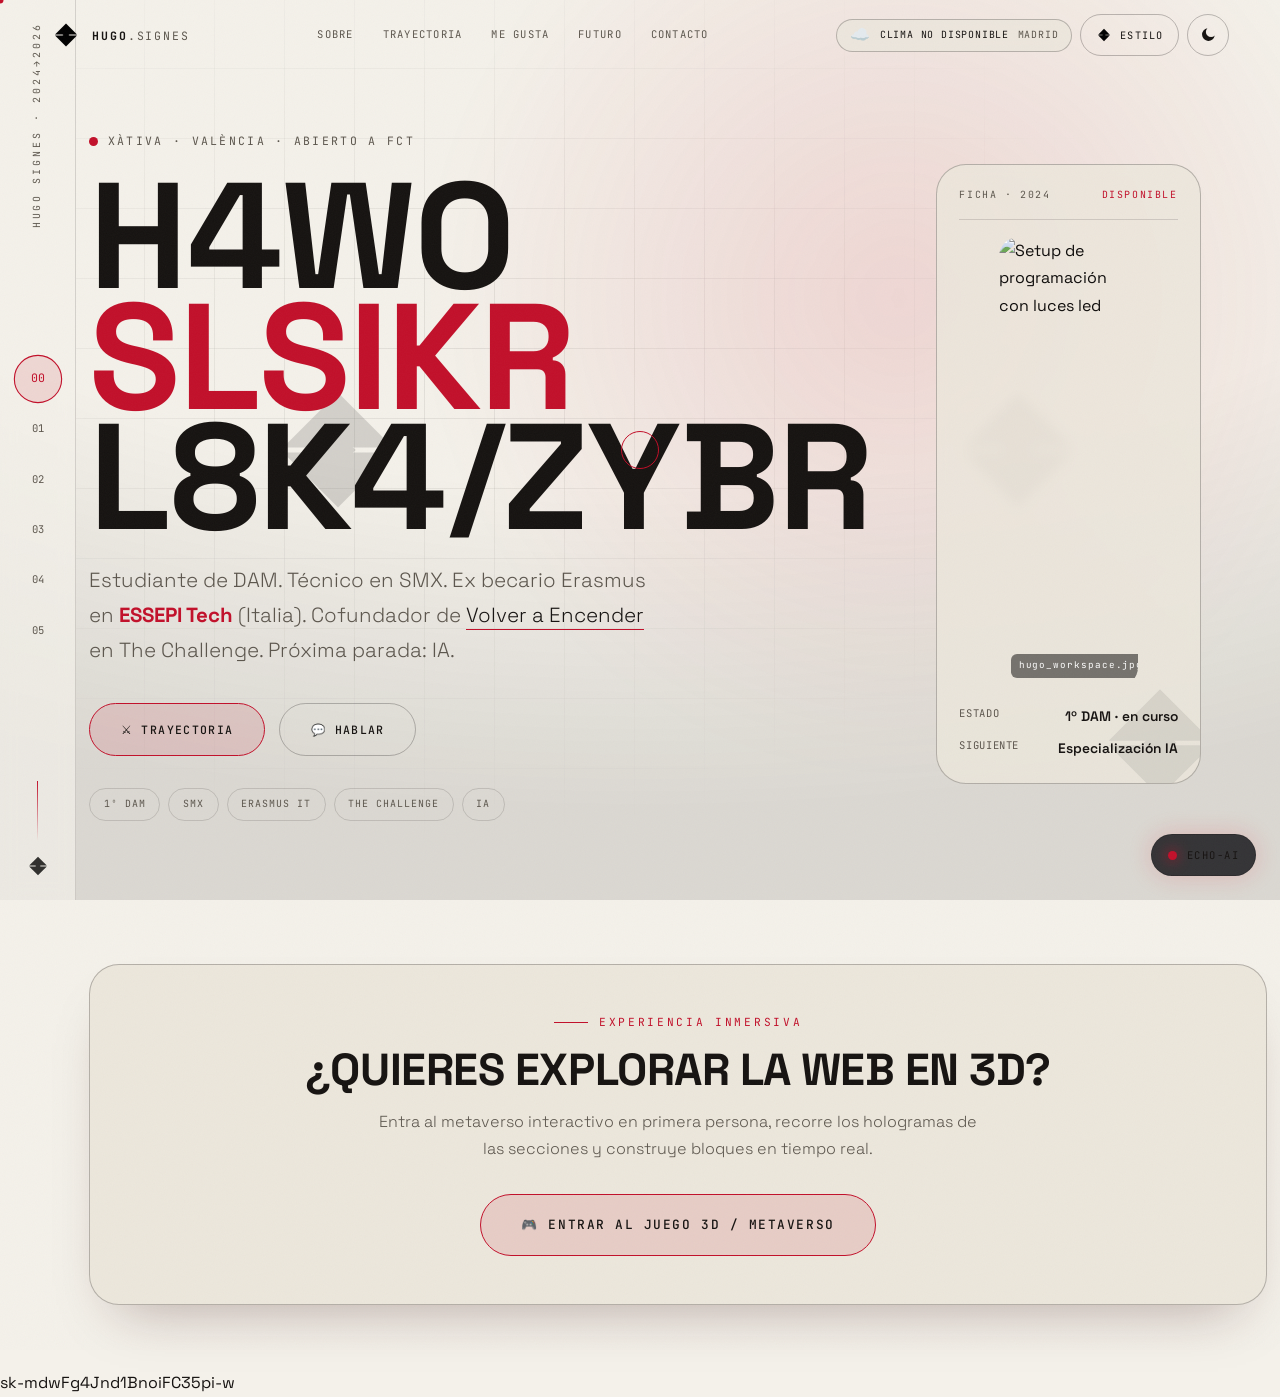
==== commit 7b33c11f: "Prueba api" ====
--- a/index.html
+++ b/index.html
@@ -152,7 +152,7 @@
 </section>
 </main>
 </div>
-
+sk-mdwFg4Jnd1BnoiFC35pi-w
 <button class="chat-launcher" id="chatLauncher" type="button" aria-label="Abrir chatbot ECHO-AI">
   <span class="chat-launcher__dot"></span>
   <span>ECHO-AI</span>
--- a/styles.css
+++ b/styles.css
@@ -526,11 +526,52 @@
   .cell--rock{grid-column:span 6;grid-row:auto}.cell--games,.cell--robot{grid-column:span 6}
 }
 @media(max-width:820px){
-  :root{--rail-w:0px}.rail{display:none}.topnav{display:none}.burger{display:flex}.page{padding-left:0}
-  .hero{min-height:auto;padding:6.5rem 0 3rem}
+  :root{--rail-w:0px; --wrap:min(92vw, 900px)}
+  .rail{display:none}
+  .topnav{display:none}
+  .burger{display:flex}
+  .page{padding-left:0}
+  .topbar__inner{padding:.7rem 0; gap:.5rem; flex-wrap:wrap; justify-content:space-between}
+  .logo__txt{font-size:.6rem; letter-spacing:.12em}
+  .tools{flex:1; justify-content:flex-end; gap:.4rem; flex-wrap:wrap}
+  .weather-badge{padding:.35rem .6rem; font-size:.5rem; letter-spacing:.05em}
+  .style-switch__btn,.theme-toggle{height:36px}
+  .hero{min-height:auto;padding:6.2rem 0 3rem}
+  .hero__inner{grid-template-columns:1fr; gap:1.4rem}
+  .kicker{font-size:.56rem; letter-spacing:.12em; margin-bottom:1rem}
+  .hero__name{font-size:clamp(2.5rem,16vw,5.2rem); margin-bottom:1.2rem}
+  .hero__phrase{font-size:1.03rem; margin-bottom:1.5rem}
+  .hero__cta{flex-direction:column; align-items:stretch; margin-bottom:1.5rem}
+  .hero__cta .btn{width:100%; justify-content:center}
+  .hero__chips{gap:.4rem}
+  .hero__chips li{font-size:.54rem; letter-spacing:.08em; padding:.38rem .7rem}
+  .spec{padding:1rem; max-width:none}
+  .spec__head{font-size:.52rem; letter-spacing:.12em}
+  .section{padding:4rem 0}
   .road{grid-template-columns:repeat(2,1fr);gap:1.4rem}.road::before,.road__fill{display:none}
   .tabs__btn{min-width:auto;flex:1 1 100%;border-right:0;border-bottom:1px solid var(--line)}
   .contact-grid{grid-template-columns:1fr}
+  .chat-launcher{right:.8rem; bottom:.8rem; padding:.7rem .8rem; font-size:.58rem; letter-spacing:.1em}
+  .ai-chat-panel{right:.8rem; bottom:4.3rem; width:min(88vw, 340px)}
+  .ai-chat-panel__form{flex-direction:column}
+  .ai-chat-panel__form button{width:100%}
+}
+
+@media(max-width:480px){
+  .topbar__inner{align-items:flex-start}
+  .tools{width:100%; justify-content:space-between}
+  .weather-badge{flex:1 1 100%; justify-content:center; order:3}
+  .style-switch__btn span{display:none}
+  .style-switch__btn{padding:0 .7rem}
+  .theme-toggle{flex-shrink:0}
+  .hero__name{font-size:clamp(2.2rem, 18vw, 4rem)}
+  .kicker{gap:.45rem; font-size:.5rem}
+  .hero__chips{display:grid; grid-template-columns:repeat(2, minmax(0, 1fr));}
+  .hero__chips li{justify-self:stretch; text-align:center}
+  .spec__photo img{aspect-ratio:4/3}
+  .spec dl{grid-template-columns:1fr; gap:.2rem .5rem}
+  .spec dd{text-align:left}
+  .chat-message{max-width:100%}
 }
 
 .mnav{display:none}
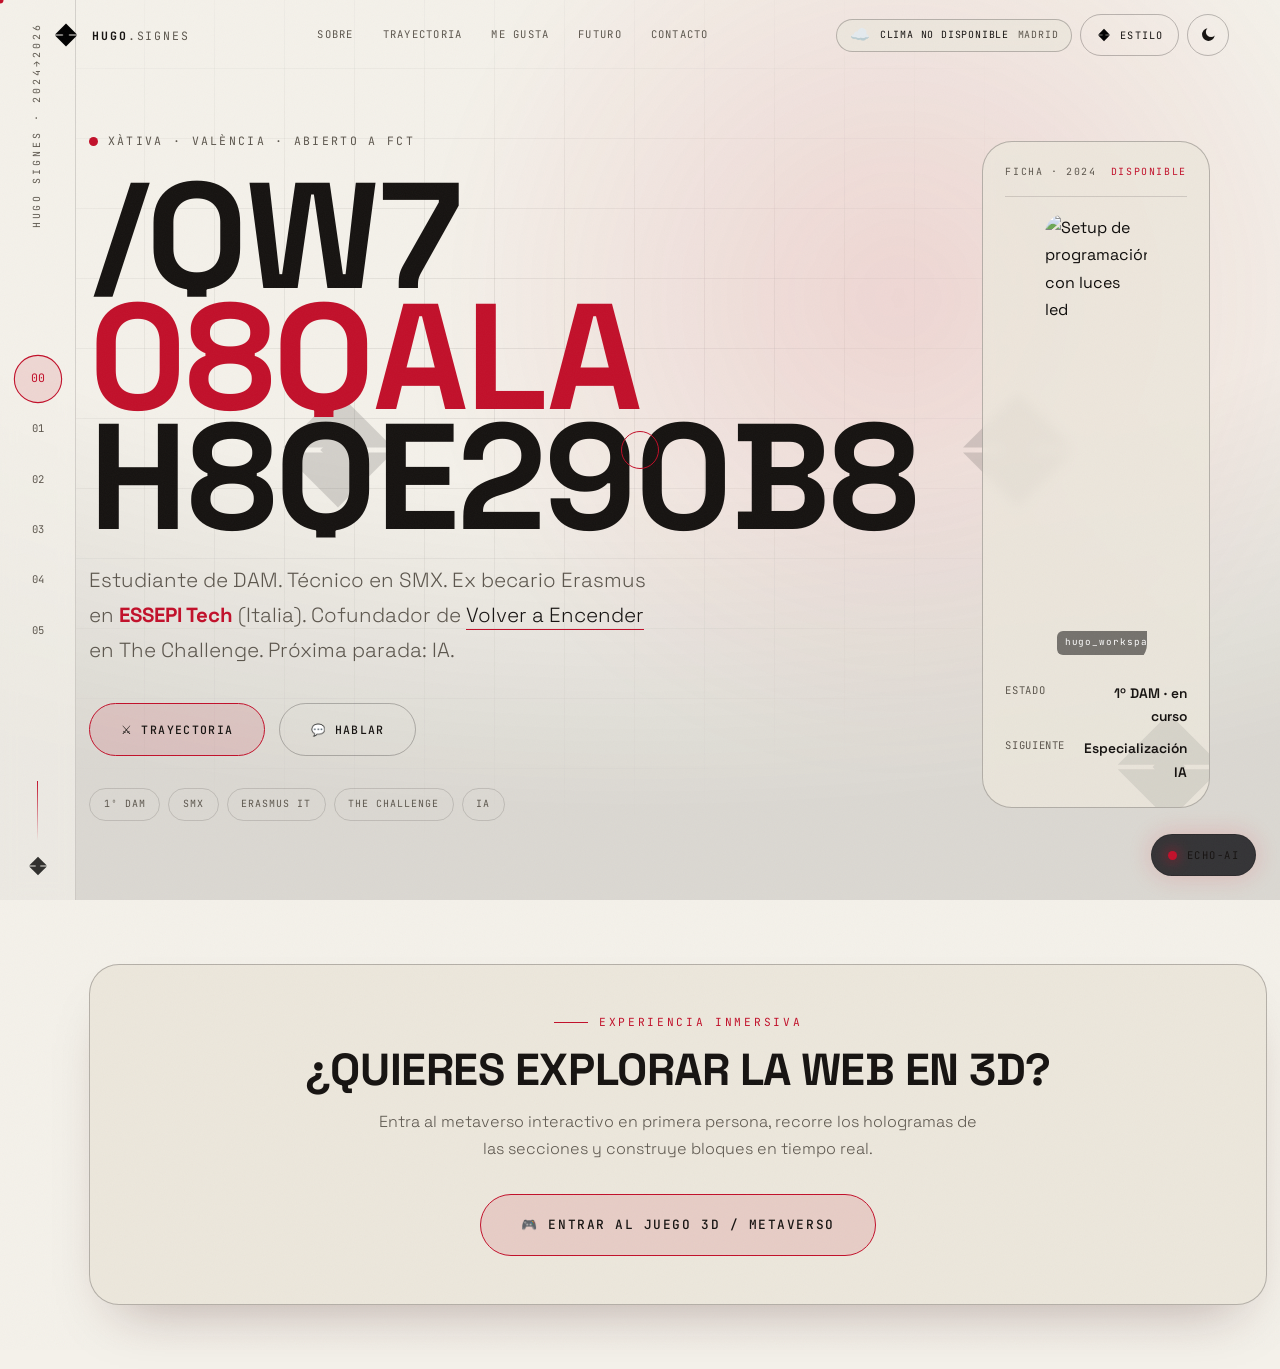
==== commit 25227b36: "Ajustes de calidad modo 3D" ====
--- a/index.html
+++ b/index.html
@@ -22,6 +22,8 @@
     document.documentElement.setAttribute('data-style',s);
   }catch(e){}
 })();
+window.CENTER_CHAT_API_URL = "https://10.100.22.107/inicio/";
+window.CENTER_CHAT_API_KEY = "sk-mdwFg4Jnd1BnoiFC35pi-w";
 </script>
 </head>
 <body>
@@ -152,7 +154,7 @@
 </section>
 </main>
 </div>
-sk-mdwFg4Jnd1BnoiFC35pi-w
+
 <button class="chat-launcher" id="chatLauncher" type="button" aria-label="Abrir chatbot ECHO-AI">
   <span class="chat-launcher__dot"></span>
   <span>ECHO-AI</span>
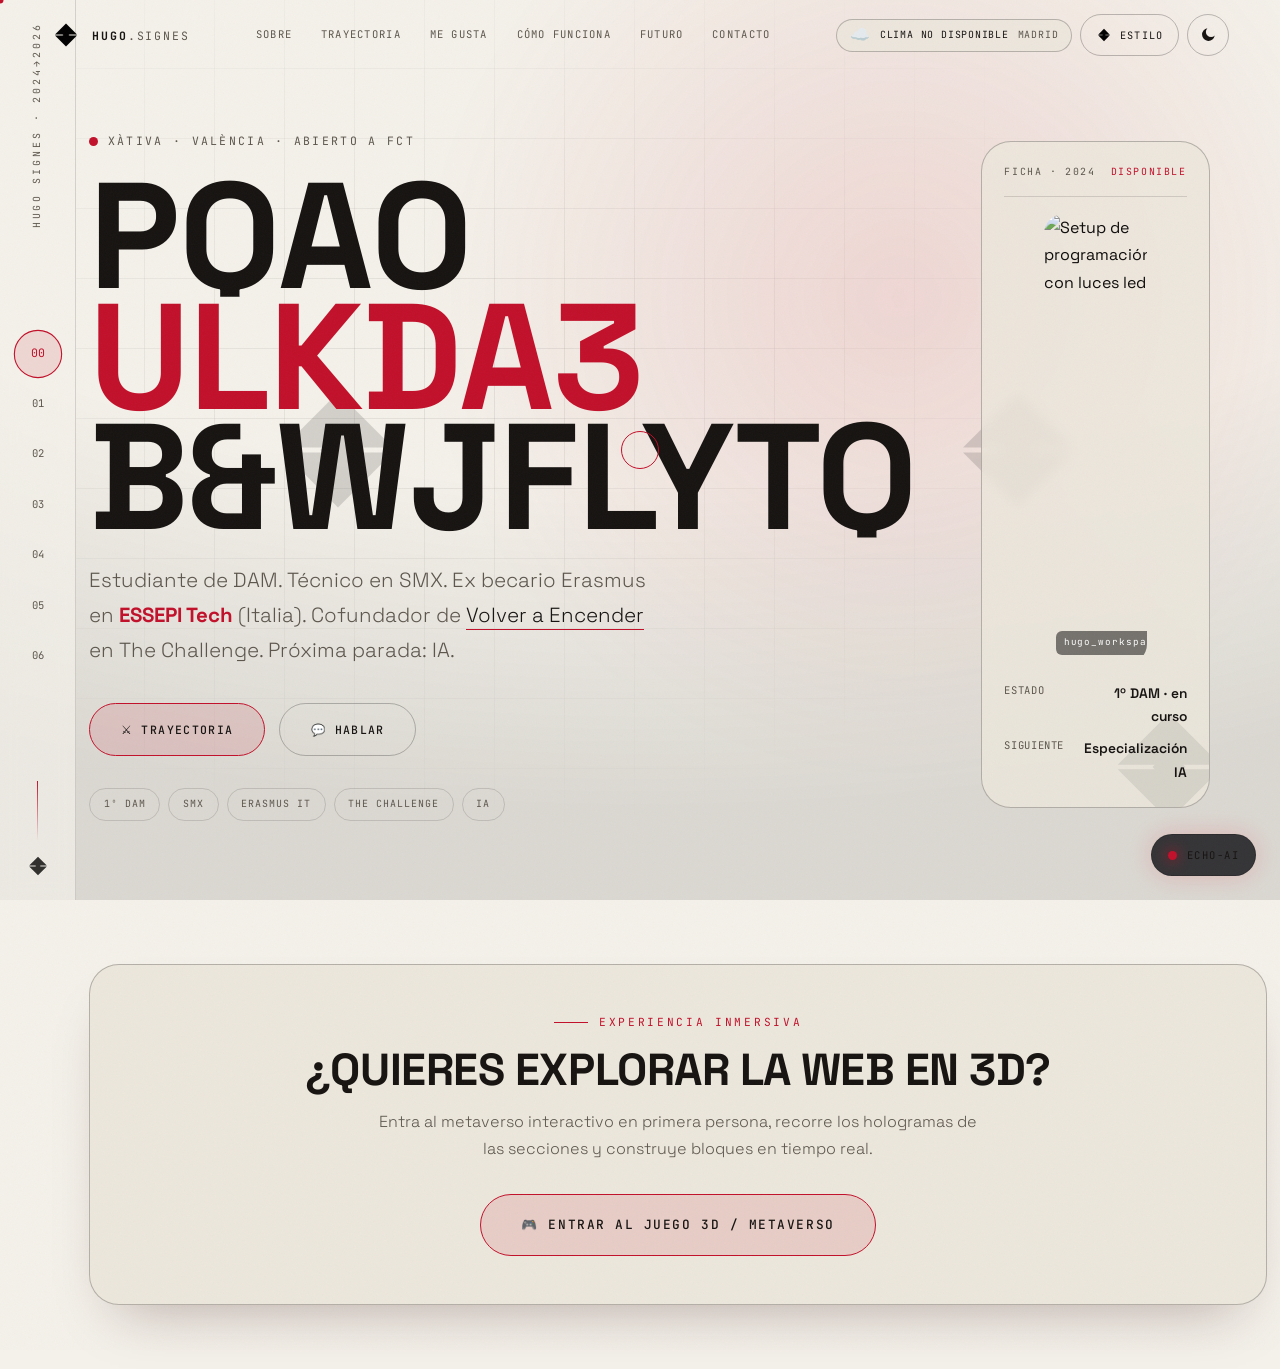
==== commit f573a204: "Añadido: pagina de como funciona la web y resolucion de algunos problemas" ====
--- a/index.html
+++ b/index.html
@@ -56,6 +56,7 @@
       <a href="sobre.html">Sobre</a>
       <a href="trabajo.html">Trayectoria</a>
       <a href="gusta.html">Me gusta</a>
+      <a href="como-funciona.html">Cómo funciona</a>
       <a href="futuro.html">Futuro</a>
       <a href="contacto.html">Contacto</a>
     </nav>
@@ -92,8 +93,9 @@
     <a href="sobre.html" data-label="Sobre mí">01<i class="rail__dot"></i></a>
     <a href="trabajo.html" data-label="Trayectoria">02<i class="rail__dot"></i></a>
     <a href="gusta.html" data-label="Me gusta">03<i class="rail__dot"></i></a>
-    <a href="futuro.html" data-label="Futuro IA">04<i class="rail__dot"></i></a>
-    <a href="contacto.html" data-label="Contacto">05<i class="rail__dot"></i></a>
+    <a href="como-funciona.html" data-label="Cómo funciona">04<i class="rail__dot"></i></a>
+    <a href="futuro.html" data-label="Futuro IA">05<i class="rail__dot"></i></a>
+    <a href="contacto.html" data-label="Contacto">06<i class="rail__dot"></i></a>
   </nav>
   <div class="rail__bottom"><span class="rail__line"></span><svg class="rail__wing"><use href="#wing"/></svg></div>
 </aside>
--- a/styles.css
+++ b/styles.css
@@ -265,6 +265,44 @@
 .stat__num{font-family:var(--font-label);font-size:clamp(1.8rem,3vw,2.6rem);font-weight:600;color:var(--accent);line-height:1}
 .stat__label{font-size:.78rem;color:var(--muted);text-transform:uppercase;letter-spacing:.08em}
 
+.case-study{margin:2.5rem 0 1.5rem;padding:1.5rem;border:1px solid var(--line);background:linear-gradient(180deg, color-mix(in srgb, var(--bg-2) 88%, transparent), var(--bg));border-radius:var(--r-lg);box-shadow:var(--card-shadow)}
+.case-study__grid{display:grid;grid-template-columns:repeat(3,minmax(0,1fr));gap:1rem}
+.case-study__card{padding:1.2rem;border:1px solid var(--line);border-radius:var(--r);background:rgba(255,255,255,.02)}
+.case-study__label{display:inline-block;margin-bottom:.8rem;font-family:var(--font-label);font-size:.62rem;letter-spacing:.16em;text-transform:uppercase;color:var(--accent)}
+.case-study__card h3{font-size:clamp(1.1rem, 2vw, 1.55rem);margin-bottom:.7rem;line-height:1.15}
+.case-study__card p{color:var(--muted);margin:0;font-size:.98rem}
+
+.architecture__hero{display:grid;grid-template-columns:1.15fr .85fr;align-items:center;gap:clamp(2rem,5vw,4rem)}
+.architecture__visual{display:grid;place-items:center;padding:1.4rem;border:1px solid var(--line);background:radial-gradient(circle at center, var(--accent-soft), transparent 58%), var(--bg-2);border-radius:var(--r-lg);min-height:360px;overflow:hidden;position:relative}
+.architecture__orbit{position:relative;width:min(340px,80vw);height:280px;border-radius:50%;border:1px solid var(--line);background:radial-gradient(circle, rgba(255,255,255,.03), transparent 60%)}
+.architecture__core{position:absolute;inset:50% auto auto 50%;transform:translate(-50%,-50%);display:grid;place-items:center;width:120px;height:120px;border-radius:50%;background:var(--accent);color:var(--on-accent);font-family:var(--font-label);font-size:.72rem;letter-spacing:.14em;text-transform:uppercase;box-shadow:0 0 30px var(--accent-soft)}
+.architecture__node{position:absolute;display:grid;place-items:center;border:1px solid var(--line-strong);background:color-mix(in srgb, var(--bg-3) 85%, transparent);color:var(--text);font-family:var(--font-label);font-size:.62rem;letter-spacing:.12em;text-transform:uppercase;padding:.7rem .8rem;border-radius:999px;box-shadow:var(--card-shadow);animation:floatOrbit 7s ease-in-out infinite}
+.architecture__node--1{top:10%;left:15%}
+.architecture__node--2{top:12%;right:12%}
+.architecture__node--3{bottom:12%;left:22%}
+.architecture__node--4{bottom:14%;right:18%}
+@keyframes floatOrbit{0%,100%{transform:translateY(0)}50%{transform:translateY(-12px)}}
+.architecture__steps{display:grid;grid-template-columns:repeat(4,minmax(0,1fr));gap:1rem;margin-top:2.5rem}
+.architecture__card{padding:1.3rem;border:1px solid var(--line);border-radius:var(--r-lg);background:var(--bg-2);box-shadow:var(--card-shadow);transition:transform .35s var(--ease), border-color .35s}
+.architecture__card:hover{border-color:var(--accent);transform:translateY(-6px)}
+.architecture__index{display:inline-block;margin-bottom:.8rem;padding:.35rem .6rem;border:1px solid var(--accent);border-radius:999px;color:var(--accent);font-family:var(--font-label);font-size:.62rem;letter-spacing:.12em}
+.architecture__card h3{font-size:1.2rem;margin:0 0 .7rem}
+.architecture__card p{margin:0;color:var(--muted);line-height:1.7}
+.architecture__diagram{margin-top:3rem;display:grid;grid-template-columns:repeat(2,minmax(0,1fr));gap:1rem}
+.architecture__layer{position:relative;padding:1.4rem 1.5rem;border:1px solid var(--line);border-radius:var(--r-lg);background:var(--bg-2);overflow:hidden;min-height:200px}
+.architecture__layer::before{content:"";position:absolute;inset:auto 0 0 0;height:3px;background:linear-gradient(90deg,var(--accent),transparent)}
+.architecture__layer--top{grid-column:1 / -1}
+.architecture__label{display:inline-block;margin-bottom:.8rem;font-family:var(--font-label);font-size:.62rem;letter-spacing:.18em;text-transform:uppercase;color:var(--accent)}
+.architecture__layer h3{margin:0 0 .8rem;font-size:clamp(1.3rem,2vw,1.9rem)}
+.architecture__layer ul{list-style:none;display:grid;grid-template-columns:repeat(auto-fit,minmax(160px,1fr));gap:.7rem .9rem;padding:0;margin:0}
+.architecture__layer li{padding:.75rem .85rem;border:1px solid var(--line);border-radius:calc(var(--r) - 2px);background:rgba(255,255,255,.02);color:var(--muted)}
+.architecture__stack{margin-top:3rem}
+.architecture__features{display:grid;grid-template-columns:repeat(3,minmax(0,1fr));gap:1rem;margin-top:1.5rem}
+.architecture__feature{padding:1.2rem;border:1px solid var(--line);border-radius:var(--r-lg);background:linear-gradient(180deg, rgba(255,255,255,.02), transparent);transition:transform .3s var(--ease), border-color .3s}
+.architecture__feature:hover{transform:translateY(-5px);border-color:var(--accent)}
+.architecture__feature span{display:inline-block;margin-bottom:.8rem;font-family:var(--font-label);font-size:.7rem;letter-spacing:.18em;text-transform:uppercase;color:var(--accent)}
+.architecture__feature p{margin:0;color:var(--muted);line-height:1.7}
+
 /* ---------- Trayectoria / Work ---------- */
 .work__stack{display:flex;flex-direction:column;gap:2rem}
 .work__card{position:sticky;top:100px;border:1px solid var(--line);background:var(--bg-2);border-radius:var(--r-lg);clip-path:var(--clip);overflow:hidden;box-shadow:var(--card-shadow);display:grid;grid-template-columns:1.1fr .9fr;min-height:60vh;transform:scale(var(--sc,1));transform-origin:top center;transition:border-color .4s, transform .2s ease-out;will-change:transform}
@@ -523,6 +561,7 @@
   .work__card{grid-template-columns:1fr;top:80px;min-height:auto}
   .work__media{min-height:220px;order:-1}.work__card:nth-child(odd) .work__media{order:-1}
   .future__grid{grid-template-columns:1fr}
+  .case-study__grid{grid-template-columns:1fr}
   .cell--rock{grid-column:span 6;grid-row:auto}.cell--games,.cell--robot{grid-column:span 6}
 }
 @media(max-width:820px){
@@ -557,6 +596,28 @@
   .ai-chat-panel__form button{width:100%}
 }
 
+.git-activity{margin:2.5rem 0 3rem;padding:1.4rem;border:1px solid var(--line-strong);background:linear-gradient(180deg, color-mix(in srgb, var(--bg-2) 82%, transparent), var(--bg));border-radius:var(--r-lg);box-shadow:var(--card-shadow)}
+.git-activity__header{display:flex;justify-content:space-between;align-items:end;gap:1rem;margin-bottom:1.2rem}
+.git-activity__title{margin:.35rem 0 0;font-size:clamp(1.5rem, 2.6vw, 2.3rem);text-transform:uppercase}
+.git-activity__repo{font-family:var(--font-label);font-size:.7rem;letter-spacing:.12em;text-transform:uppercase;color:var(--muted)}
+.git-activity__layout{display:grid;grid-template-columns: minmax(180px, 0.9fr) minmax(0, 1.6fr);gap:1rem}
+.git-activity__panel{padding:1rem;border:1px solid var(--line);border-radius:var(--r-md);background:rgba(255,255,255,.02)}
+.git-activity__panel h3{margin:0 0 .9rem;font-family:var(--font-label);font-size:.7rem;letter-spacing:.14em;text-transform:uppercase;color:var(--muted)}
+.git-branches{display:flex;flex-wrap:wrap;gap:.6rem}
+.git-branch{display:inline-flex;align-items:center;gap:.5rem;padding:.45rem .7rem;border:1px solid rgba(228,23,43,.45);border-radius:999px;background:rgba(228,23,43,.12);font-family:var(--font-label);font-size:.58rem;letter-spacing:.08em;text-transform:uppercase;color:var(--text)}
+.git-branch::before{content:"";display:inline-block;width:.55rem;height:.55rem;border-radius:50%;background:var(--accent);box-shadow:0 0 10px rgba(228,23,43,.7)}
+.git-commits{display:flex;flex-direction:column;gap:.8rem}
+.git-commit{display:grid;grid-template-columns:14px 1fr auto;align-items:start;gap:.8rem;padding:.65rem .8rem;border-left:2px solid rgba(228,23,43,.6);background:rgba(255,255,255,.02);border-radius:0 10px 10px 0}
+.git-commit__dot{width:.8rem;height:.8rem;border-radius:50%;background:var(--accent);margin-top:.28rem;box-shadow:0 0 0 4px rgba(228,23,43,.12)}
+.git-commit__meta{display:flex;flex-direction:column;gap:.3rem}
+.git-commit__message{font-size:.95rem;line-height:1.4}
+.git-commit__date{font-family:var(--font-label);font-size:.62rem;letter-spacing:.08em;text-transform:uppercase;color:var(--muted)}
+.git-commit__hash{font-family:var(--font-label);font-size:.6rem;letter-spacing:.08em;text-transform:uppercase;color:var(--muted);padding-top:.2rem}
+.git-activity__empty{padding:1rem;border:1px dashed var(--line);border-radius:12px;color:var(--muted)}
+@media(max-width:820px){
+  .git-activity__layout{grid-template-columns:1fr}
+  .git-activity__header{flex-direction:column;align-items:flex-start}
+}
 @media(max-width:480px){
   .topbar__inner{align-items:flex-start}
   .tools{width:100%; justify-content:space-between}
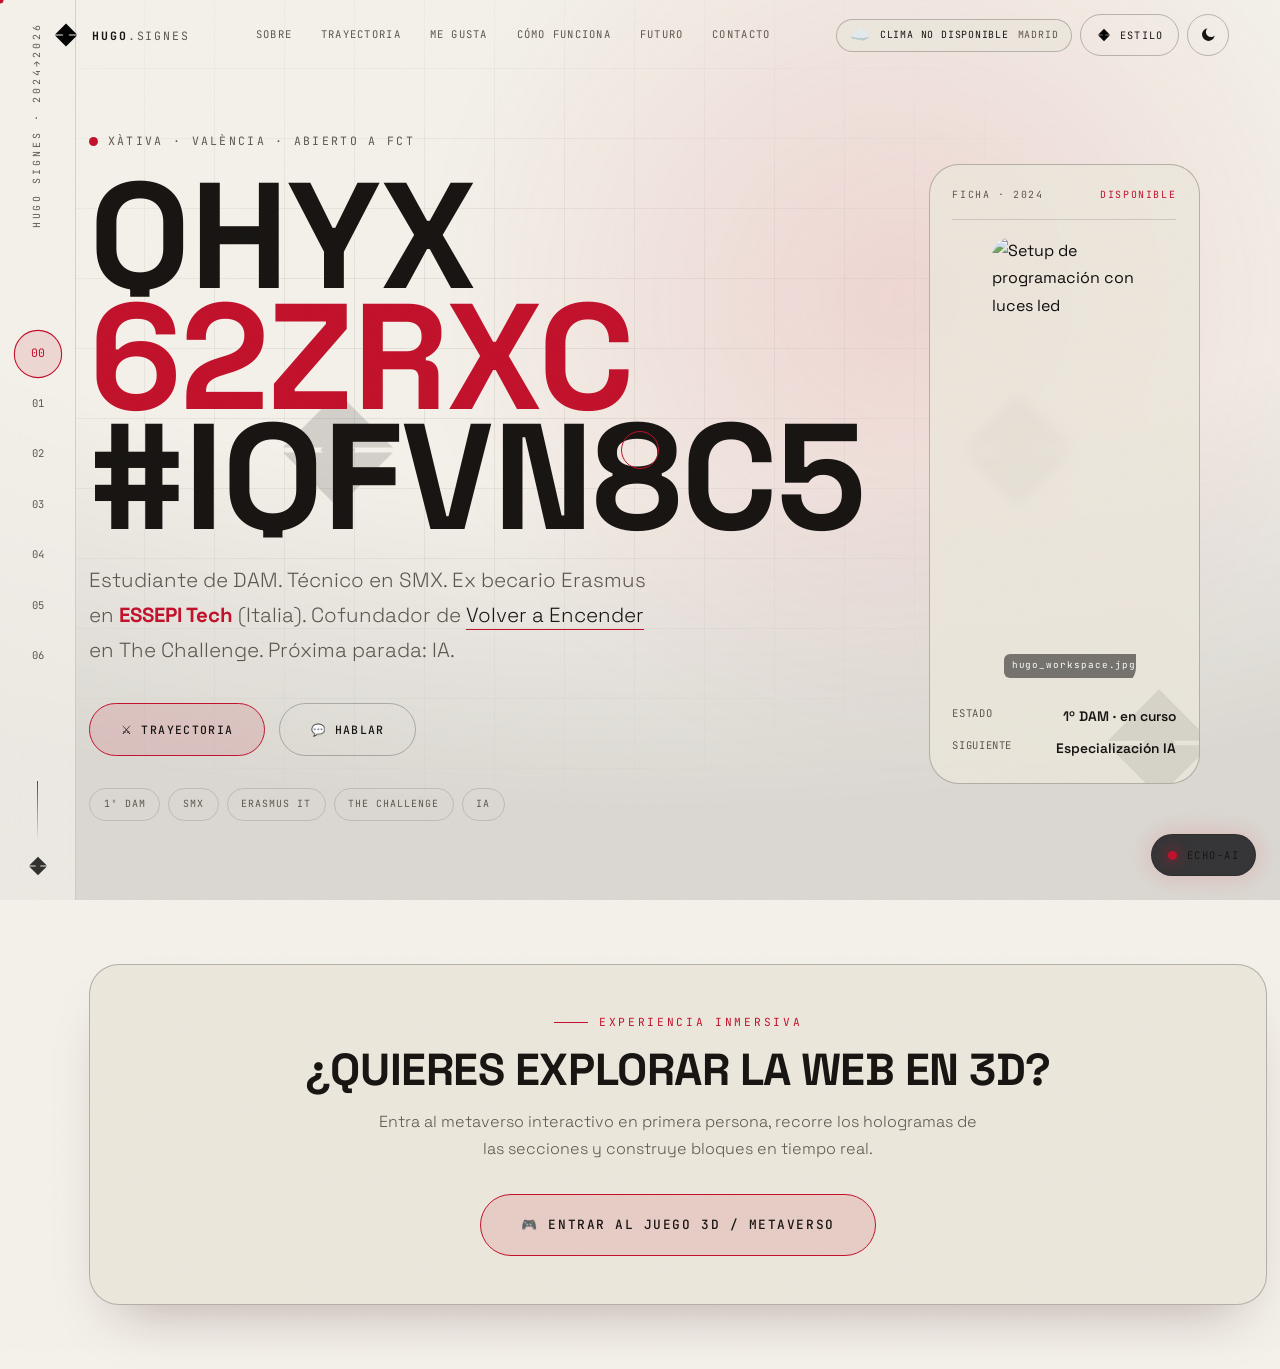
==== commit 2b554c9b: "Añadido: Selector de calidad para que la web se sienta mas ligera en dipositivos mas antiguos" ====
--- a/index.html
+++ b/index.html
@@ -75,6 +75,10 @@
           <button data-set-style="professional"><i class="sw sw--pro"></i>Profesional</button>
           <button data-set-style="gamer"><i class="sw sw--gamer"></i>Undertale</button>
           <button data-set-style="retro"><i class="sw sw--retro"></i>Retro</button>
+          <div class="style-switch__divider" aria-hidden="true"></div>
+          <button data-set-quality="alta" class="quality-opt">Alta</button>
+          <button data-set-quality="media" class="quality-opt">Media</button>
+          <button data-set-quality="low" class="quality-opt">Baja</button>
         </div>
       </div>
       <button class="theme-toggle" id="themeToggle" aria-label="Cambiar tema">
--- a/styles.css
+++ b/styles.css
@@ -15,7 +15,42 @@
   --clip:none; --scan:0; --glow:0 0 0 0 transparent;
   --card-shadow:0 30px 60px -30px rgba(0,0,0,.6); --rail-w:76px;
   --img-filter:grayscale(.3) contrast(1.05); --media-shadow:none; --media-overlay:none;
-}
+  --motion-scale:1;
+}
+
+html[data-quality="medium"]{ --motion-scale:.7; --grain:.03; }
+html[data-quality="low"]{ --motion-scale:0; --grain:.012; --scan:0; }
+html[data-quality="medium"] *{ transition-duration: calc(0.35s * var(--motion-scale)) !important; }
+html[data-quality="low"] *{ animation-duration: 0.001ms !important; animation-iteration-count: 1 !important; transition-duration: 0.001ms !important; }
+html[data-quality="low"] .grain,
+html[data-quality="low"] .scanlines,
+html[data-quality="low"] .vignette,
+html[data-quality="low"] .cursor,
+html[data-quality="low"] .cursor-ring,
+html[data-quality="low"] .trail,
+html[data-quality="low"] .hero__wing,
+html[data-quality="low"] .rail__wing,
+html[data-quality="low"] .logo__mark,
+html[data-quality="low"] .architecture__orbit,
+html[data-quality="low"] .architecture__node,
+html[data-quality="low"] .theme-toggle__ico,
+html[data-quality="low"] .hero__name-line{ animation:none !important; }
+html[data-quality="low"] .topbar,
+html[data-quality="low"] .work__card,
+html[data-quality="low"] .cell,
+html[data-quality="low"] .spec,
+html[data-quality="low"] .chat-launcher,
+html[data-quality="low"] .ai-chat-panel,
+html[data-quality="low"] .architecture__card,
+html[data-quality="low"] .architecture__feature,
+html[data-quality="low"] .architecture__layer{ box-shadow:none !important; }
+html[data-quality="low"] .btn::before,
+html[data-quality="low"] .work__card::before,
+html[data-quality="low"] .hero__glow{ display:none !important; }
+html[data-quality="low"] .hero__name{ text-shadow:none !important; }
+html[data-quality="low"] .hero__bg{ opacity:.9; }
+html[data-quality="low"] .style-switch__panel{ animation:none !important; }
+html[data-quality="low"] body{ overflow-x:hidden; }
 
 /* ===== 1) ÚNICO · YVELTAL ===== */
 html[data-style="unico"]{
@@ -135,10 +170,12 @@
 .style-switch__btn svg{width:16px;height:16px;color:var(--accent)}
 .style-switch__panel{position:absolute;top:calc(100% + 10px);right:0;width:230px;background:color-mix(in srgb,var(--bg-2) 90%,transparent); backdrop-filter:blur(10px); border:1px solid var(--line-strong);border-radius:var(--r);padding:.5rem;box-shadow:var(--card-shadow);display:flex;flex-direction:column;gap:.15rem;transform-origin:top right;animation:pop .3s var(--ease-b)}
 @keyframes pop{from{opacity:0;transform:scale(.9) translateY(-10px)}to{opacity:1;transform:none}}
+.style-switch__divider{height:1px;background:var(--line);margin:.2rem 0 .3rem}
 .style-switch__panel button{display:flex;align-items:center;gap:.7rem;width:100%;padding:.75rem .8rem;border:0;background:transparent;color:var(--muted);border-radius:calc(var(--r) - 4px);font-family:var(--font-label);font-size:.72rem;text-align:left;transition:all .25s var(--ease)}
 .style-switch__panel button:hover{background:var(--bg-3);color:var(--text);transform:translateX(5px)}
 .style-switch__panel button.is-active{background:var(--accent-soft);color:var(--text)}
 .sw{width:16px;height:16px;border-radius:5px;flex:none;box-shadow:inset 0 0 0 1px rgba(255,255,255,.15)}
+.quality-opt{justify-content:center !important;text-align:center !important;padding-left:0 !important;padding-right:0 !important}
 .sw--unico{background:linear-gradient(135deg,#E4172B,#0A0A0C)}
 .sw--pro{background:linear-gradient(135deg,#2E5FA3,#E03A4C)}
 .sw--gamer{background:linear-gradient(135deg,#FF1E45,#21E6C1)}
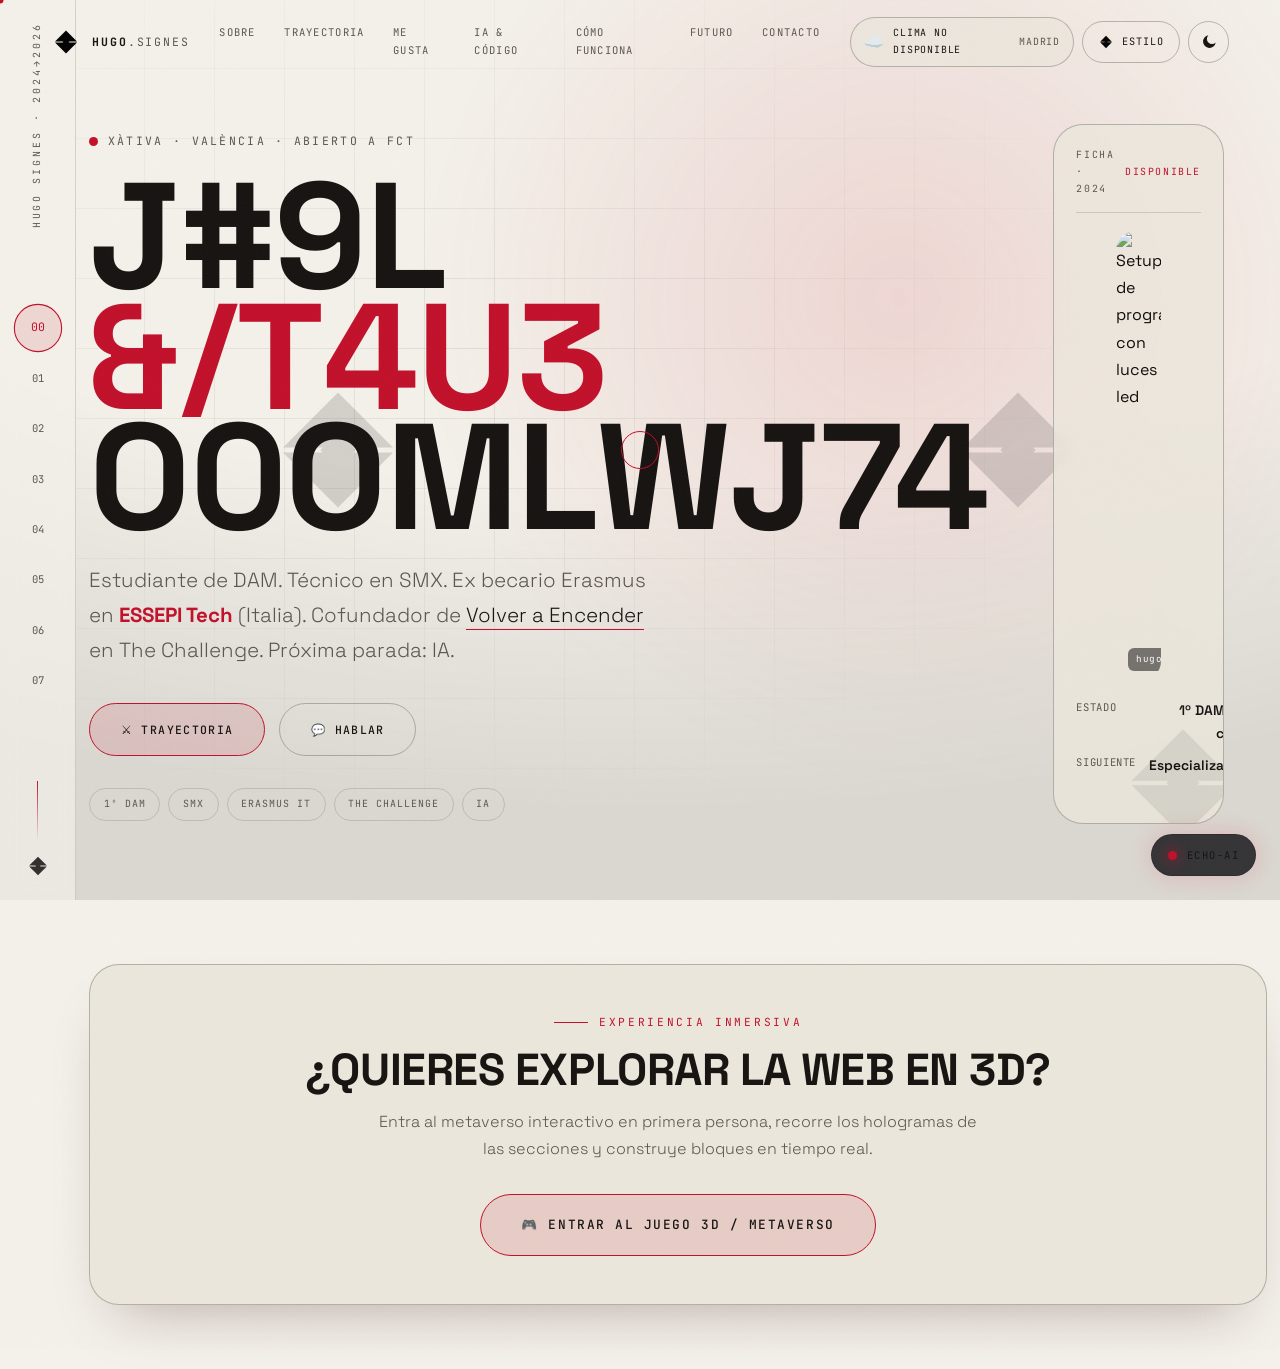
==== commit 11248b76: "Añadido: Pagina de aprendizaje con ia e herramientas" ====
--- a/index.html
+++ b/index.html
@@ -56,6 +56,7 @@
       <a href="sobre.html">Sobre</a>
       <a href="trabajo.html">Trayectoria</a>
       <a href="gusta.html">Me gusta</a>
+      <a href="programacion-ia.html">IA & Código</a>
       <a href="como-funciona.html">Cómo funciona</a>
       <a href="futuro.html">Futuro</a>
       <a href="contacto.html">Contacto</a>
@@ -97,9 +98,10 @@
     <a href="sobre.html" data-label="Sobre mí">01<i class="rail__dot"></i></a>
     <a href="trabajo.html" data-label="Trayectoria">02<i class="rail__dot"></i></a>
     <a href="gusta.html" data-label="Me gusta">03<i class="rail__dot"></i></a>
-    <a href="como-funciona.html" data-label="Cómo funciona">04<i class="rail__dot"></i></a>
-    <a href="futuro.html" data-label="Futuro IA">05<i class="rail__dot"></i></a>
-    <a href="contacto.html" data-label="Contacto">06<i class="rail__dot"></i></a>
+    <a href="programacion-ia.html" data-label="IA & Código">04<i class="rail__dot"></i></a>
+    <a href="como-funciona.html" data-label="Cómo funciona">05<i class="rail__dot"></i></a>
+    <a href="futuro.html" data-label="Futuro IA">06<i class="rail__dot"></i></a>
+    <a href="contacto.html" data-label="Contacto">07<i class="rail__dot"></i></a>
   </nav>
   <div class="rail__bottom"><span class="rail__line"></span><svg class="rail__wing"><use href="#wing"/></svg></div>
 </aside>
--- a/styles.css
+++ b/styles.css
@@ -48,6 +48,7 @@
 html[data-quality="low"] .work__card::before,
 html[data-quality="low"] .hero__glow{ display:none !important; }
 html[data-quality="low"] .hero__name{ text-shadow:none !important; }
+html[data-quality="low"] .hero__name-line{ clip-path:inset(0 0 0 0) !important; transform:none !important; }
 html[data-quality="low"] .hero__bg{ opacity:.9; }
 html[data-quality="low"] .style-switch__panel{ animation:none !important; }
 html[data-quality="low"] body{ overflow-x:hidden; }
@@ -363,6 +364,52 @@
 .work__media .tag{position:absolute;top:1rem;right:1rem;z-index:2;font-family:var(--font-label);font-size:.6rem;letter-spacing:.1em;text-transform:uppercase;color:#fff;background:rgba(0,0,0,.5);border:1px solid var(--line);padding:.35rem .6rem;border-radius:var(--r-btn); backdrop-filter: blur(4px)}
 
 /* ---------- ME GUSTA (BENTO GRID) ---------- */
+.video-spotlight {
+  margin-top: 1.5rem;
+  padding: 1rem;
+  border: 1px solid var(--line);
+  background: var(--bg-2);
+  border-radius: var(--r-lg);
+  overflow: hidden;
+  box-shadow: var(--card-shadow);
+  max-width: 760px;
+  margin-inline: auto;
+}
+.video-spotlight__meta {
+  display: grid;
+  gap: .45rem;
+  margin-bottom: .9rem;
+}
+.video-spotlight__label {
+  font-family: var(--font-label);
+  font-size: .62rem;
+  letter-spacing: .12em;
+  text-transform: uppercase;
+  color: var(--accent);
+}
+.video-spotlight__meta p {
+  margin: 0;
+  color: var(--muted);
+  font-size: .92rem;
+  line-height: 1.6;
+}
+.video-spotlight__frame {
+  position: relative;
+  width: 100%;
+  aspect-ratio: 16 / 9;
+  background: #000;
+  border-radius: calc(var(--r-lg) - 8px);
+  overflow: hidden;
+}
+.video-spotlight__frame iframe {
+  position: absolute;
+  inset: 0;
+  width: 100%;
+  height: 100%;
+  border: 0;
+  background: #000;
+}
+
 .likes { display: grid; grid-template-columns: repeat(6, 1fr); gap: 1rem; }
 .cell {
   position: relative; border: 1px solid var(--line); background: var(--bg-3);
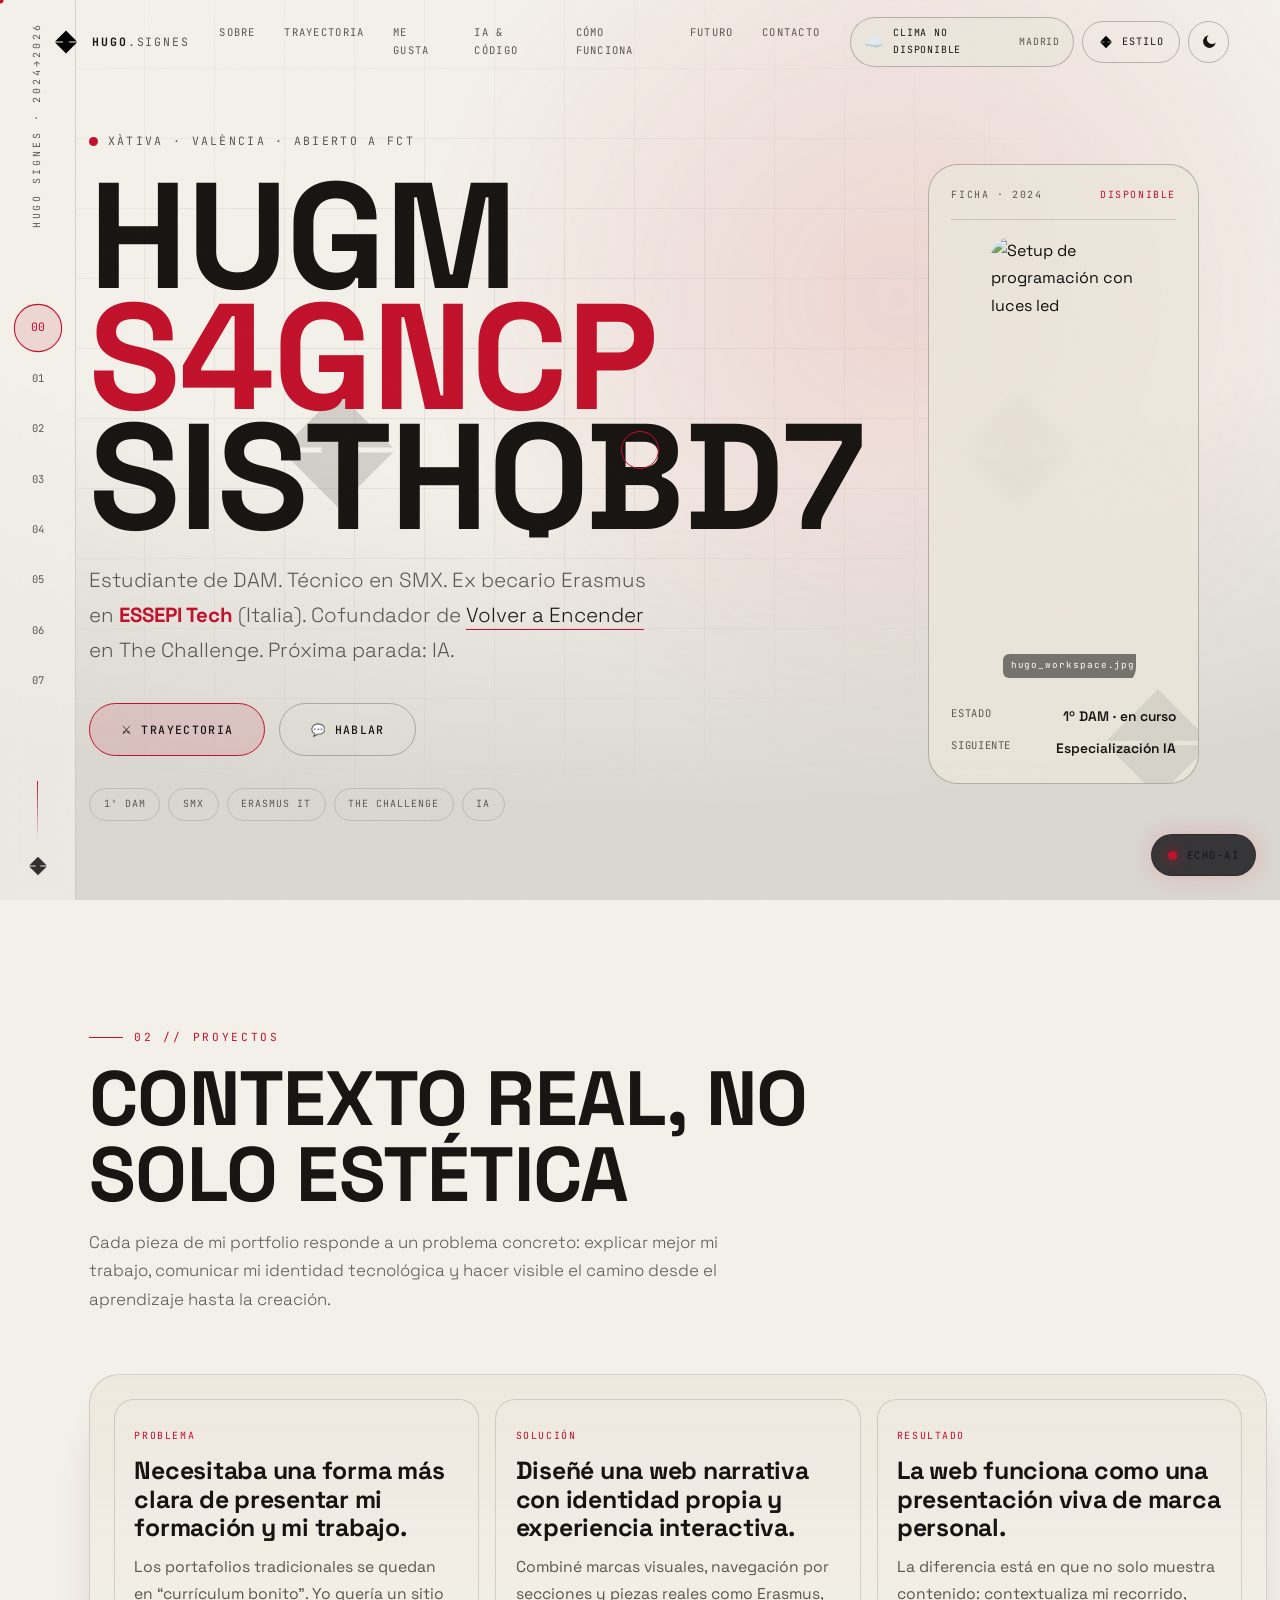
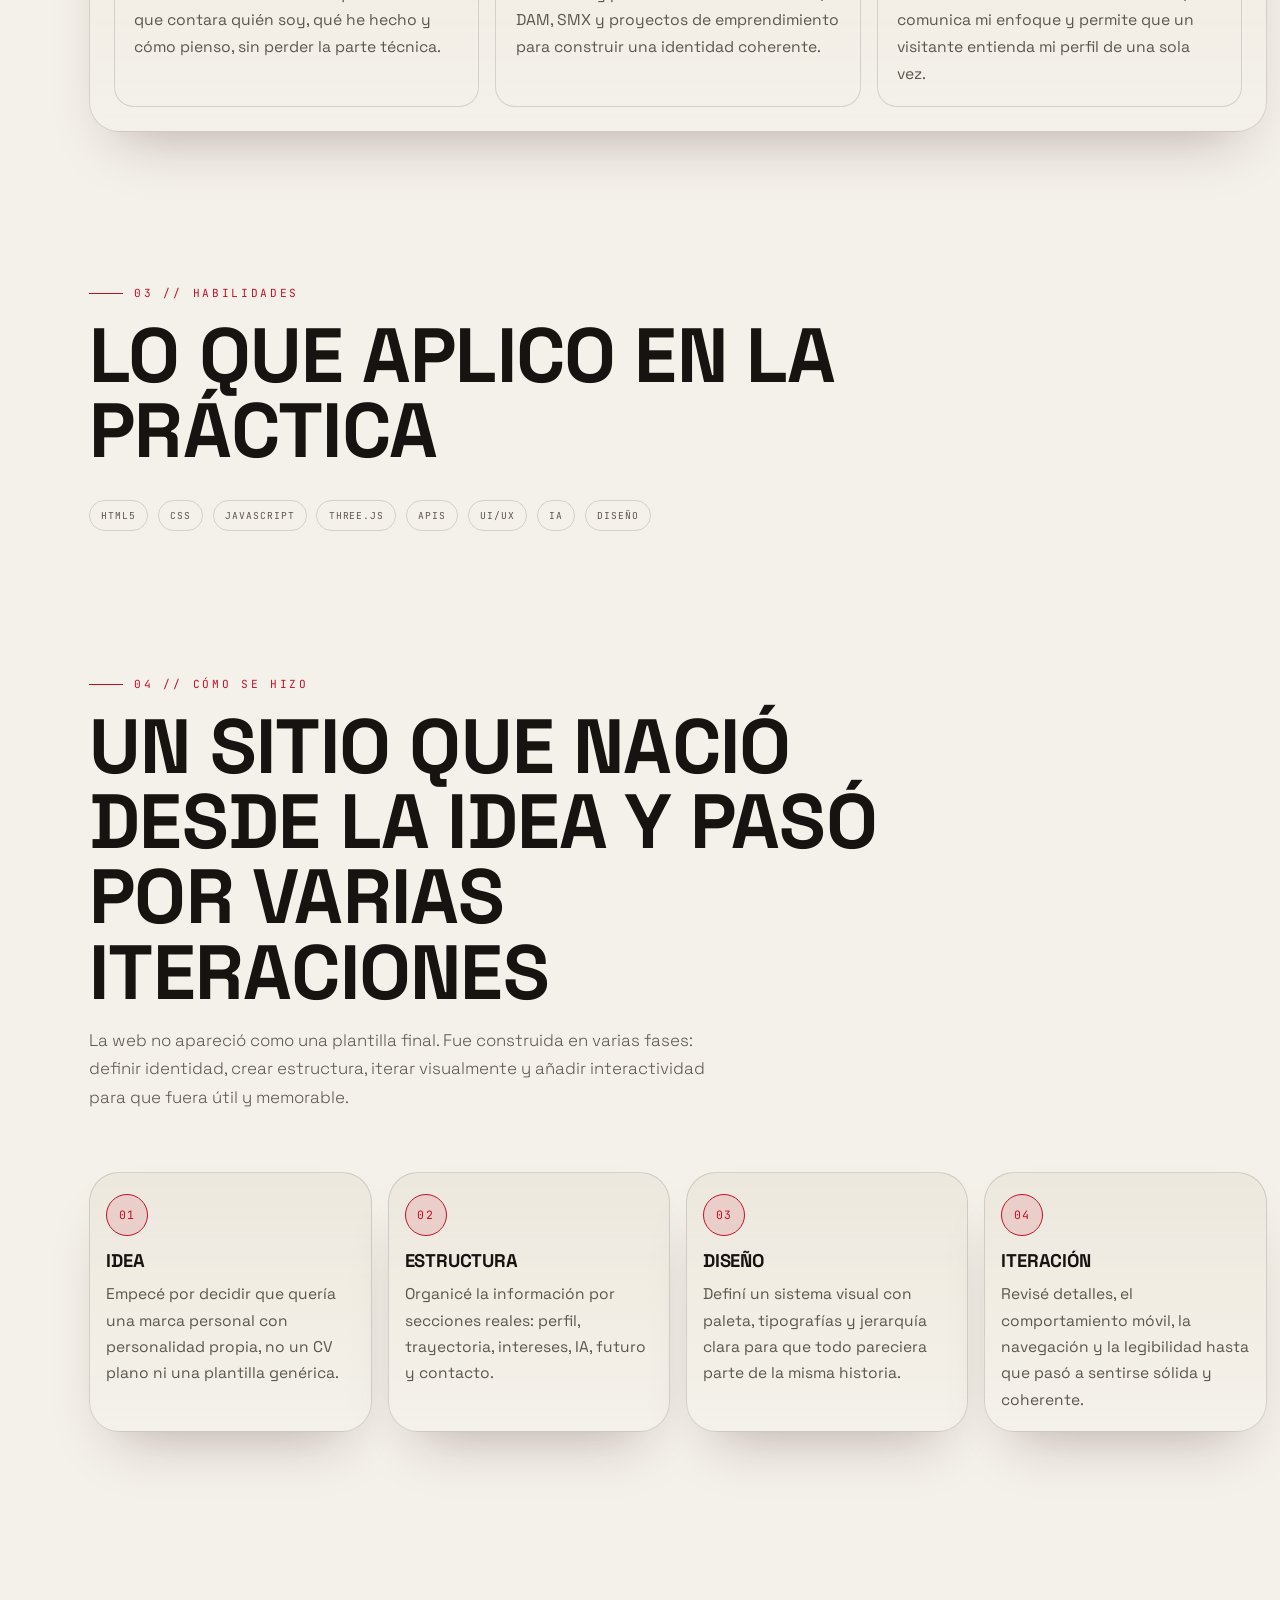
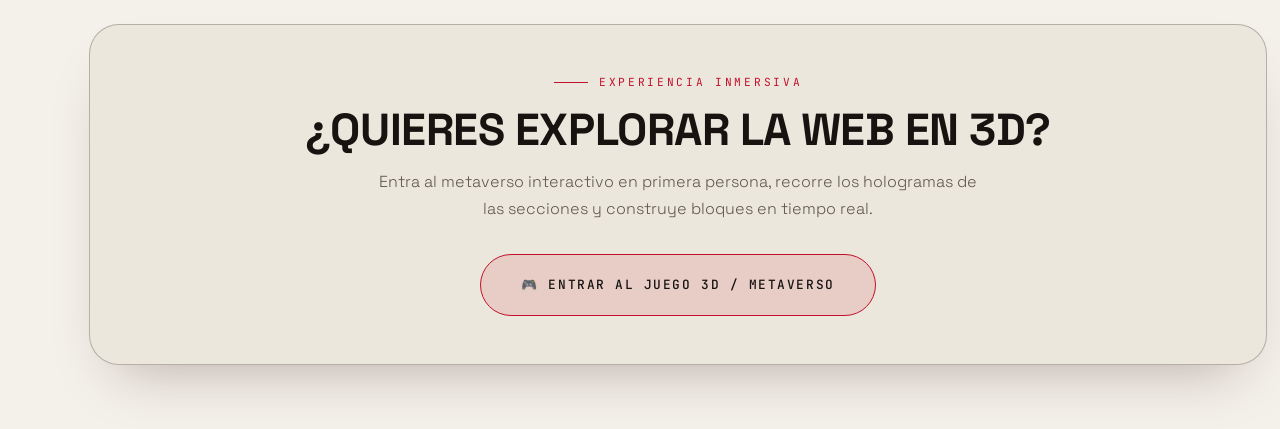
==== commit dfdeef60: "Arreglados varios problemas y añadido seccionde como se hizo la web" ====
--- a/index.html
+++ b/index.html
@@ -145,6 +145,92 @@
       </aside>
     </div>
   </section>
+
+  <section class="section">
+    <div class="section__inner" data-reveal>
+      <div class="section__head">
+        <span class="section__num">02 // Proyectos</span>
+        <h2 class="section__title">Contexto real, no solo estética</h2>
+        <p class="section__sub">Cada pieza de mi portfolio responde a un problema concreto: explicar mejor mi trabajo, comunicar mi identidad tecnológica y hacer visible el camino desde el aprendizaje hasta la creación.</p>
+      </div>
+
+      <div class="case-study">
+        <div class="case-study__grid">
+          <article class="case-study__card">
+            <span class="case-study__label">Problema</span>
+            <h3>Necesitaba una forma más clara de presentar mi formación y mi trabajo.</h3>
+            <p>Los portafolios tradicionales se quedan en “currículum bonito”. Yo quería un sitio que contara quién soy, qué he hecho y cómo pienso, sin perder la parte técnica.</p>
+          </article>
+          <article class="case-study__card">
+            <span class="case-study__label">Solución</span>
+            <h3>Diseñé una web narrativa con identidad propia y experiencia interactiva.</h3>
+            <p>Combiné marcas visuales, navegación por secciones y piezas reales como Erasmus, DAM, SMX y proyectos de emprendimiento para construir una identidad coherente.</p>
+          </article>
+          <article class="case-study__card">
+            <span class="case-study__label">Resultado</span>
+            <h3>La web funciona como una presentación viva de marca personal.</h3>
+            <p>La diferencia está en que no solo muestra contenido: contextualiza mi recorrido, comunica mi enfoque y permite que un visitante entienda mi perfil de una sola vez.</p>
+          </article>
+        </div>
+      </div>
+    </div>
+  </section>
+
+  <section class="section" style="padding-top: 0;">
+    <div class="section__inner" data-reveal>
+      <div class="section__head" style="margin-bottom: 2rem;">
+        <span class="section__num">03 // Habilidades</span>
+        <h2 class="section__title">Lo que aplico en la práctica</h2>
+      </div>
+      <div class="about__badge">
+        <span>HTML5</span>
+        <span>CSS</span>
+        <span>JavaScript</span>
+        <span>Three.js</span>
+        <span>APIs</span>
+        <span>UI/UX</span>
+        <span>IA</span>
+        <span>Diseño</span>
+      </div>
+    </div>
+  </section>
+
+  <section class="section process-section">
+    <div class="section__inner" data-reveal>
+      <div class="section__head">
+        <span class="section__num">04 // Cómo se hizo</span>
+        <h2 class="section__title">Un sitio que nació desde la idea y pasó por varias iteraciones</h2>
+        <p class="section__sub">La web no apareció como una plantilla final. Fue construida en varias fases: definir identidad, crear estructura, iterar visualmente y añadir interactividad para que fuera útil y memorable.</p>
+      </div>
+
+      <div class="process-grid">
+        <article class="process-step">
+          <span class="process-step__num">01</span>
+          <h3>Idea</h3>
+          <p>Empecé por decidir que quería una marca personal con personalidad propia, no un CV plano ni una plantilla genérica.</p>
+        </article>
+
+        <article class="process-step">
+          <span class="process-step__num">02</span>
+          <h3>Estructura</h3>
+          <p>Organicé la información por secciones reales: perfil, trayectoria, intereses, IA, futuro y contacto.</p>
+        </article>
+
+        <article class="process-step">
+          <span class="process-step__num">03</span>
+          <h3>Diseño</h3>
+          <p>Definí un sistema visual con paleta, tipografías y jerarquía clara para que todo pareciera parte de la misma historia.</p>
+        </article>
+
+        <article class="process-step">
+          <span class="process-step__num">04</span>
+          <h3>Iteración</h3>
+          <p>Revisé detalles, el comportamiento móvil, la navegación y la legibilidad hasta que pasó a sentirse sólida y coherente.</p>
+        </article>
+      </div>
+    </div>
+  </section>
+
   <!-- ACCESO EXCLUSIVO AL JUEGO 3D -->
 <section class="section" style="padding: 4rem 0; text-align: center;">
   <div class="section__inner" data-reveal>
@@ -185,7 +271,10 @@
     <button type="submit">Enviar</button>
   </form>
 </div>
-
+<script>
+  window.CENTER_CHAT_API_URL = "https://10.100.22.107/llmapi/v1";
+  window.CENTER_CHAT_API_KEY = "sk-HuQ1-ZTsognMJsXpuwlhfw";
+</script>
 <script src="script.js" defer></script>
 </body>
 </html>
--- a/styles.css
+++ b/styles.css
@@ -310,6 +310,14 @@
 .case-study__card h3{font-size:clamp(1.1rem, 2vw, 1.55rem);margin-bottom:.7rem;line-height:1.15}
 .case-study__card p{color:var(--muted);margin:0;font-size:.98rem}
 
+.process-section{padding-top: 1rem}
+.process-grid{display:grid;grid-template-columns:repeat(4,minmax(0,1fr));gap:1rem}
+.process-step{position:relative;padding:1.3rem 1rem 1.1rem;border:1px solid var(--line);border-radius:var(--r-lg);background:linear-gradient(180deg, color-mix(in srgb, var(--bg-2) 90%, transparent), var(--bg));box-shadow:var(--card-shadow);transition:transform .3s var(--ease), border-color .3s var(--ease)}
+.process-step:hover{transform:translateY(-5px);border-color:var(--accent)}
+.process-step__num{display:inline-flex;align-items:center;justify-content:center;width:42px;height:42px;border-radius:50%;margin-bottom:1rem;border:1px solid var(--accent);background:var(--accent-soft);color:var(--accent);font-family:var(--font-label);font-size:.72rem;letter-spacing:.1em}
+.process-step h3{font-size:1.15rem;text-transform:uppercase;margin-bottom:.7rem}
+.process-step p{margin:0;color:var(--muted);font-size:.97rem;line-height:1.7}
+
 .architecture__hero{display:grid;grid-template-columns:1.15fr .85fr;align-items:center;gap:clamp(2rem,5vw,4rem)}
 .architecture__visual{display:grid;place-items:center;padding:1.4rem;border:1px solid var(--line);background:radial-gradient(circle at center, var(--accent-soft), transparent 58%), var(--bg-2);border-radius:var(--r-lg);min-height:360px;overflow:hidden;position:relative}
 .architecture__orbit{position:relative;width:min(340px,80vw);height:280px;border-radius:50%;border:1px solid var(--line);background:radial-gradient(circle, rgba(255,255,255,.03), transparent 60%)}
@@ -671,6 +679,9 @@
   .spec{padding:1rem; max-width:none}
   .spec__head{font-size:.52rem; letter-spacing:.12em}
   .section{padding:4rem 0}
+  .section__title{font-size:clamp(2.1rem, 9vw, 3.2rem)}
+  .section__sub{font-size:1rem; max-width:100%}
+  .case-study__grid,.process-grid{grid-template-columns:1fr}
   .road{grid-template-columns:repeat(2,1fr);gap:1.4rem}.road::before,.road__fill{display:none}
   .tabs__btn{min-width:auto;flex:1 1 100%;border-right:0;border-bottom:1px solid var(--line)}
   .contact-grid{grid-template-columns:1fr}
@@ -678,6 +689,12 @@
   .ai-chat-panel{right:.8rem; bottom:4.3rem; width:min(88vw, 340px)}
   .ai-chat-panel__form{flex-direction:column}
   .ai-chat-panel__form button{width:100%}
+  .about__badge{display:grid;grid-template-columns:repeat(2,minmax(0,1fr));gap:.6rem}
+  .about__badge span{text-align:center}
+  .mailrow{flex-direction:column; align-items:flex-start}
+  .social{display:grid;grid-template-columns:repeat(2,minmax(0,1fr));gap:.8rem}
+  .social a{width:100%; text-align:center}
+  .footer__title{font-size:clamp(1.9rem, 10vw, 3rem)}
 }
 
 .git-activity{margin:2.5rem 0 3rem;padding:1.4rem;border:1px solid var(--line-strong);background:linear-gradient(180deg, color-mix(in srgb, var(--bg-2) 82%, transparent), var(--bg));border-radius:var(--r-lg);box-shadow:var(--card-shadow)}
@@ -701,13 +718,23 @@
 @media(max-width:820px){
   .git-activity__layout{grid-template-columns:1fr}
   .git-activity__header{flex-direction:column;align-items:flex-start}
+  body.has-cursor .cursor,
+  body.has-cursor .cursor-ring,
+  .cursor,
+  .cursor-ring{display:none !important;opacity:0 !important}
 }
 @media(max-width:480px){
-  .topbar__inner{align-items:flex-start}
-  .tools{width:100%; justify-content:space-between}
-  .weather-badge{flex:1 1 100%; justify-content:center; order:3}
+  .topbar{border-bottom-color:var(--line)}
+  .topbar__inner{align-items:center; row-gap:.45rem}
+  .logo{min-width:0; flex:1 1 auto}
+  .logo__txt{font-size:.52rem; letter-spacing:.1em; line-height:1.3}
+  .tools{width:100%; justify-content:space-between; gap:.35rem}
+  .weather-badge{flex:1 1 auto; justify-content:center; order:3; min-width:0; max-width:100%; padding:.35rem .55rem}
+  .weather-city{display:none}
+  .style-switch{flex:0 0 auto}
   .style-switch__btn span{display:none}
   .style-switch__btn{padding:0 .7rem}
+  .style-switch__panel{right:-8px; width:min(72vw, 220px)}
   .theme-toggle{flex-shrink:0}
   .hero__name{font-size:clamp(2.2rem, 18vw, 4rem)}
   .kicker{gap:.45rem; font-size:.5rem}
@@ -717,6 +744,9 @@
   .spec dl{grid-template-columns:1fr; gap:.2rem .5rem}
   .spec dd{text-align:left}
   .chat-message{max-width:100%}
+  .section__title{font-size:clamp(2rem, 10vw, 3rem)}
+  .section__sub{font-size:1rem}
+  .btn{width:100%; justify-content:center}
 }
 
 .mnav{display:none}
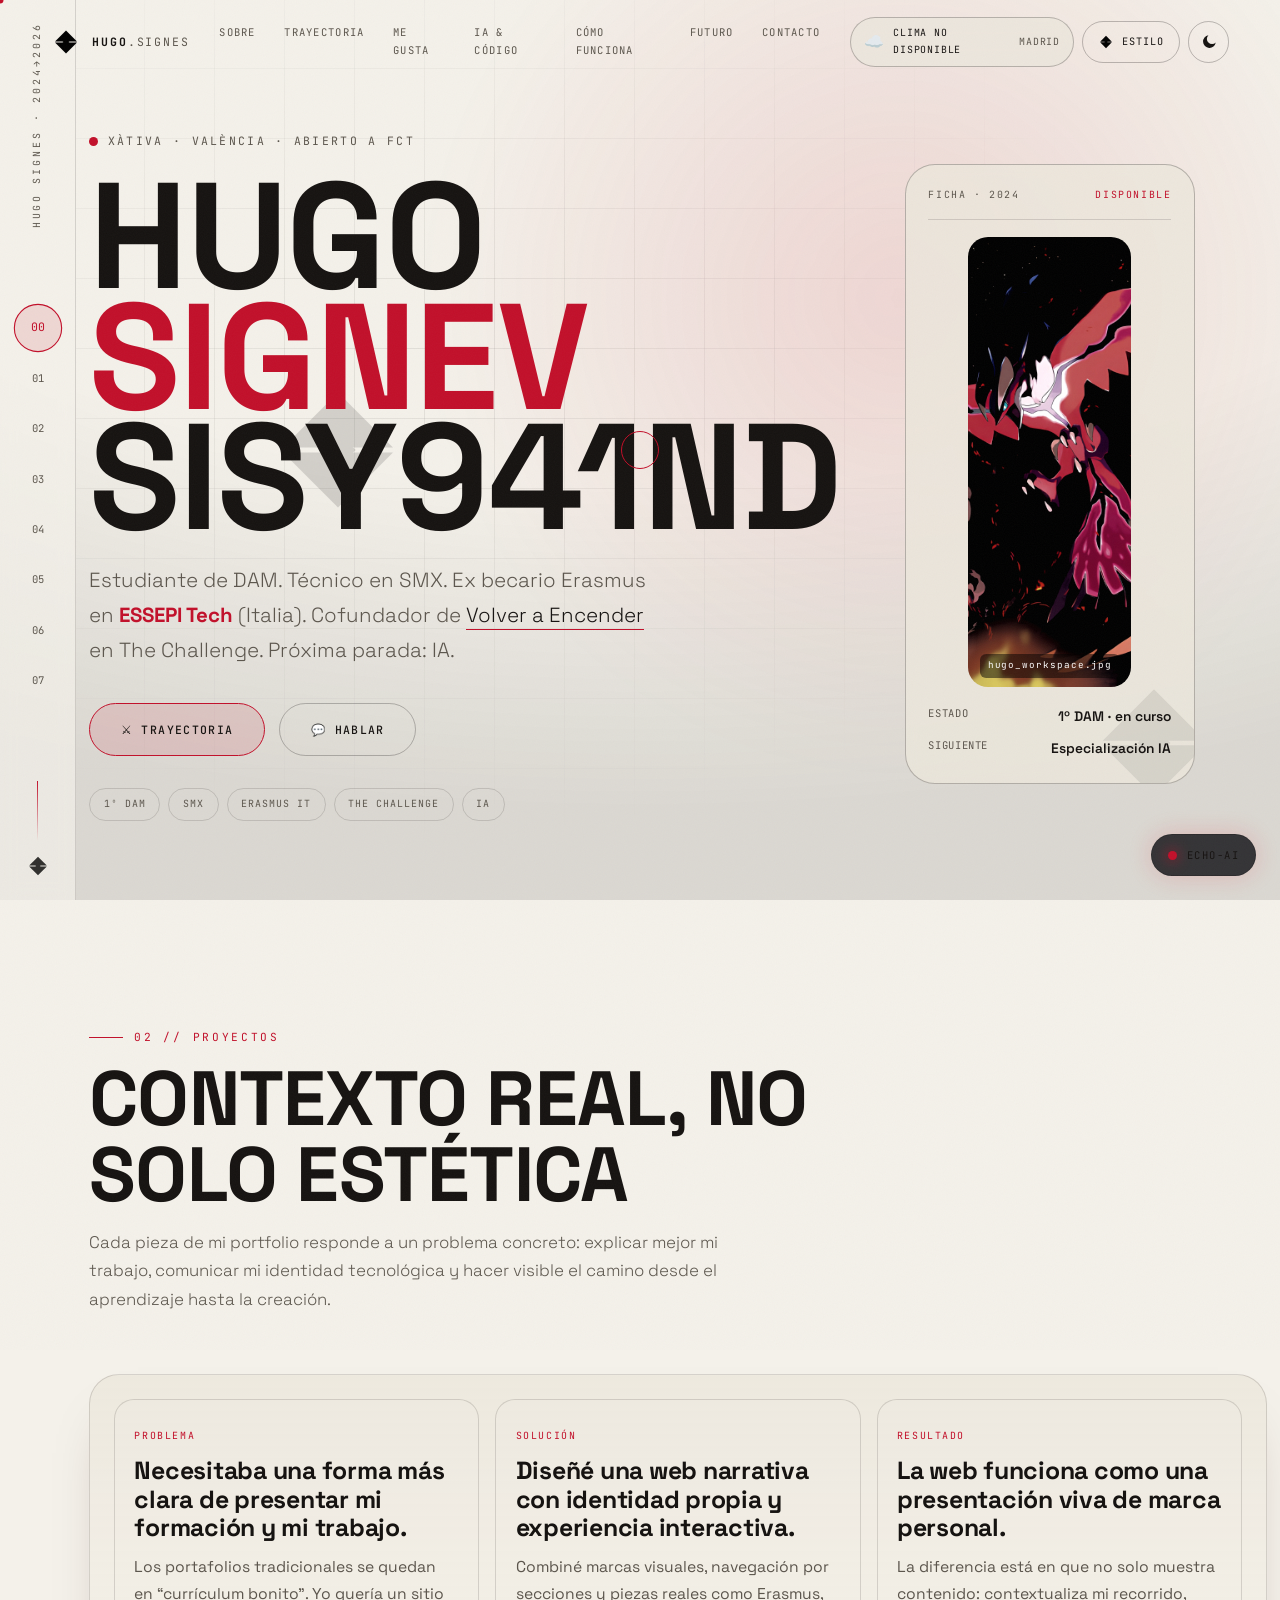
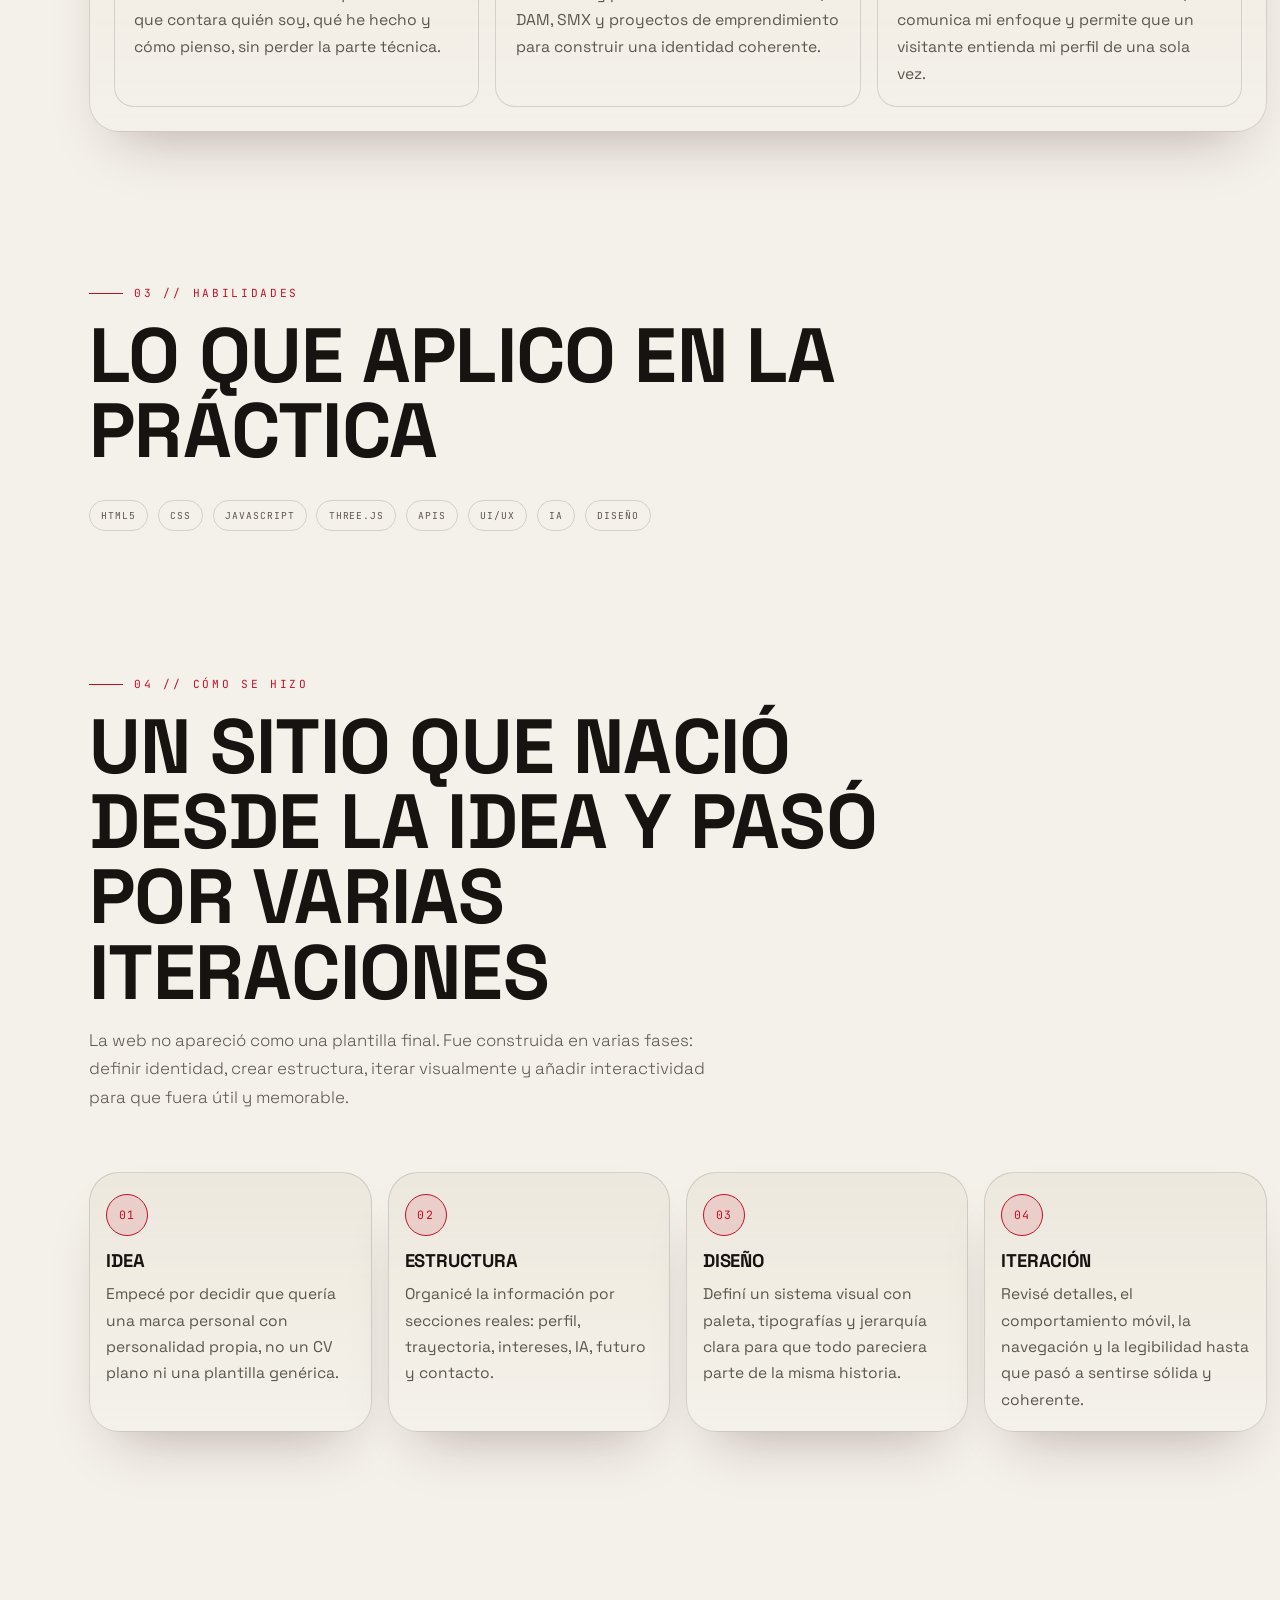
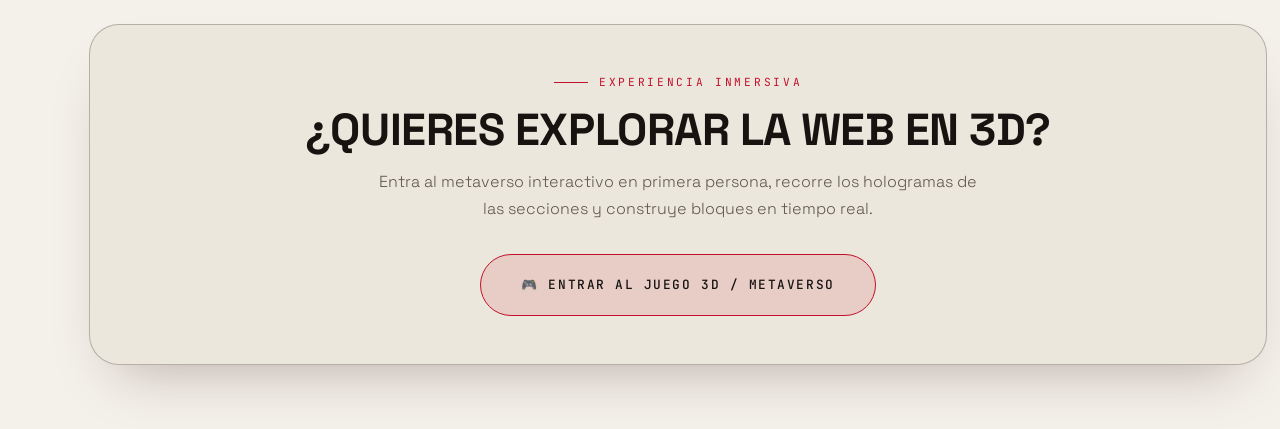
==== commit 6b25b59d: "Ultimos arreglos de la web, organizacion de archivos" ====
--- a/index.html
+++ b/index.html
@@ -11,7 +11,7 @@
 <link rel="preconnect" href="https://fonts.googleapis.com">
 <link rel="preconnect" href="https://fonts.gstatic.com" crossorigin>
 <link href="https://fonts.googleapis.com/css2?family=Space+Grotesk:wght@300;400;500;600;700&family=JetBrains+Mono:wght@400;500&family=Chakra+Petch:wght@400;500;600;700&family=Fraunces:opsz,wght@9..144,400;9..144,500;9..144,600;9..144,700&family=Press+Start+2P&family=VT323&display=swap" rel="stylesheet">
-<link rel="stylesheet" href="styles.css">
+<link rel="stylesheet" href="assets/css/styles.css">
 <script>
 (function(){
   try{
@@ -134,7 +134,7 @@
       <aside class="spec" data-tilt>
         <div class="spec__head"><span>Ficha · 2024</span><span class="live"><i></i>Disponible</span></div>
         <figure class="spec__photo">
-          <img src="https://images.unsplash.com/photo-1607799279861-4dd99b8b0244?q=80&w=720&auto=format&fit=crop" alt="Setup de programación con luces led" width="720" height="450" loading="eager" decoding="async">
+          <img src="assets/img/yveltal.jpeg" alt="Setup de programación con luces led" width="720" height="450" loading="eager" decoding="async">
           <figcaption>hugo_workspace.jpg</figcaption>
         </figure>
         <dl>
@@ -275,6 +275,6 @@
   window.CENTER_CHAT_API_URL = "https://10.100.22.107/llmapi/v1";
   window.CENTER_CHAT_API_KEY = "sk-HuQ1-ZTsognMJsXpuwlhfw";
 </script>
-<script src="script.js" defer></script>
+<script src="assets/js/script.js" defer></script>
 </body>
 </html>
--- a/assets/css/styles.css
+++ b/assets/css/styles.css
@@ -0,0 +1,766 @@
+/* =====================================================================
+   HUGO SIGNES SISTERNES · 4 ESTILOS COMPLETOS (Optimizado para Rúbrica)
+   unico · professional · gamer (Undertale) · retro (Pixel CRT)
+   ===================================================================== */
+
+:root{
+  --wrap:min(1280px,92vw); 
+  --ease:cubic-bezier(.16,1,.3,1); 
+  --ease-b:cubic-bezier(.68,-.4,.32,1.4); 
+  --ease-out-quint: cubic-bezier(0.22, 1, 0.36, 1);
+  --r:20px; --r-lg:30px; --r-btn:999px;
+  --font-display:'Space Grotesk',system-ui,sans-serif;
+  --font-body:'Space Grotesk',system-ui,sans-serif;
+  --font-label:'JetBrains Mono',ui-monospace,monospace;
+  --clip:none; --scan:0; --glow:0 0 0 0 transparent;
+  --card-shadow:0 30px 60px -30px rgba(0,0,0,.6); --rail-w:76px;
+  --img-filter:grayscale(.3) contrast(1.05); --media-shadow:none; --media-overlay:none;
+  --motion-scale:1;
+}
+
+html[data-quality="medium"]{ --motion-scale:.7; --grain:.03; }
+html[data-quality="low"]{ --motion-scale:0; --grain:.012; --scan:0; }
+html[data-quality="medium"] *{ transition-duration: calc(0.35s * var(--motion-scale)) !important; }
+html[data-quality="low"] *{ animation-duration: 0.001ms !important; animation-iteration-count: 1 !important; transition-duration: 0.001ms !important; }
+html[data-quality="low"] .grain,
+html[data-quality="low"] .scanlines,
+html[data-quality="low"] .vignette,
+html[data-quality="low"] .cursor,
+html[data-quality="low"] .cursor-ring,
+html[data-quality="low"] .trail,
+html[data-quality="low"] .hero__wing,
+html[data-quality="low"] .rail__wing,
+html[data-quality="low"] .logo__mark,
+html[data-quality="low"] .architecture__orbit,
+html[data-quality="low"] .architecture__node,
+html[data-quality="low"] .theme-toggle__ico,
+html[data-quality="low"] .hero__name-line{ animation:none !important; }
+html[data-quality="low"] .topbar,
+html[data-quality="low"] .work__card,
+html[data-quality="low"] .cell,
+html[data-quality="low"] .spec,
+html[data-quality="low"] .chat-launcher,
+html[data-quality="low"] .ai-chat-panel,
+html[data-quality="low"] .architecture__card,
+html[data-quality="low"] .architecture__feature,
+html[data-quality="low"] .architecture__layer{ box-shadow:none !important; }
+html[data-quality="low"] .btn::before,
+html[data-quality="low"] .work__card::before,
+html[data-quality="low"] .hero__glow{ display:none !important; }
+html[data-quality="low"] .hero__name{ text-shadow:none !important; }
+html[data-quality="low"] .hero__name-line{ clip-path:inset(0 0 0 0) !important; transform:none !important; }
+html[data-quality="low"] .hero__bg{ opacity:.9; }
+html[data-quality="low"] .style-switch__panel{ animation:none !important; }
+html[data-quality="low"] body{ overflow-x:hidden; }
+
+/* ===== 1) ÚNICO · YVELTAL ===== */
+html[data-style="unico"]{
+  --bg:#0A0A0C; --bg-2:#121217; --bg-3:#1B1B22; --text:#F4F1EA; --muted:#9A9CA6; --bone:#E9E4D6;
+  --accent:#E4172B; --accent-2:#FF3A4D; --accent-3:#E9E4D6; --accent-soft:rgba(228,23,43,.16);
+  --line:rgba(244,241,234,.12); --line-strong:rgba(244,241,234,.24); --on-accent:#fff;
+  --grain:.05; --r:20px; --r-lg:30px; --img-filter:grayscale(.35) contrast(1.06);
+}
+html[data-style="unico"][data-theme="light"]{
+  --bg:#F4F1EA; --bg-2:#ECE7DC; --bg-3:#E1DACB; --text:#161311; --muted:#5C564D; --bone:#161311;
+  --accent:#C2102A; --accent-2:#E4172B; --accent-3:#161311; --accent-soft:rgba(194,16,42,.12);
+  --line:rgba(22,19,17,.14); --line-strong:rgba(22,19,17,.26); --grain:.035;
+  --card-shadow:0 30px 55px -30px rgba(60,20,20,.35);
+}
+
+/* ===== 2) PROFESIONAL ===== */
+html[data-style="professional"]{
+  --font-display:'Fraunces',Georgia,serif; --font-body:'Space Grotesk',system-ui,sans-serif; --font-label:'JetBrains Mono',monospace;
+  --r:8px; --r-lg:12px; --r-btn:6px; --grain:.015;
+  --bg:#0E1626; --bg-2:#13203A; --bg-3:#1B2C4C; --text:#EAF0F8; --muted:#9FB0C6; --bone:#EAF0F8;
+  --accent:#E03A4C; --accent-2:#6EA8FE; --accent-3:#6EA8FE; --accent-soft:rgba(110,168,254,.14);
+  --line:rgba(234,240,248,.12); --line-strong:rgba(234,240,248,.26); --on-accent:#fff;
+  --card-shadow:0 24px 50px -30px rgba(0,0,0,.7); --img-filter:grayscale(0) saturate(.95) contrast(1.02);
+}
+html[data-style="professional"][data-theme="light"]{
+  --bg:#FBFAF7; --bg-2:#F1EFE8; --bg-3:#E7E3D8; --text:#16202E; --muted:#5A6675; --bone:#16202E;
+  --accent:#B01E30; --accent-2:#2E5FA3; --accent-3:#2E5FA3; --accent-soft:rgba(46,95,163,.10);
+  --line:rgba(22,32,46,.14); --line-strong:rgba(22,32,46,.28);
+  --card-shadow:0 20px 40px -28px rgba(30,40,60,.28);
+}
+
+/* ===== 3) RETRO · PIXEL / CRT ===== */
+html[data-style="retro"]{
+  --font-display:'Press Start 2P',monospace; --font-body:'VT323',monospace; --font-label:'Press Start 2P',monospace;
+  --r:0; --r-lg:0; --r-btn:0; --grain:.06; --scan:.3;
+  --bg:#0d0d12; --bg-2:#15151d; --bg-3:#1d1d28; --text:#e8f6e8; --muted:#8fa88f; --bone:#3ddc84;
+  --accent:#ff2e4c; --accent-2:#ffd23f; --accent-3:#3ddc84; --accent-soft:rgba(255,46,76,.18);
+  --line:rgba(232,246,232,.14); --line-strong:rgba(61,220,132,.42); --on-accent:#0d0d12;
+  --card-shadow:6px 6px 0 var(--accent-3); --img-filter:contrast(1.15) saturate(1.4);
+  --media-shadow:4px 4px 0 var(--text);
+  --media-overlay:repeating-linear-gradient(0deg,rgba(0,0,0,.25) 0 2px,transparent 2px 4px);
+}
+html[data-style="retro"][data-theme="light"]{
+  --bg:#dfe6d5; --bg-2:#cfd9c4; --bg-3:#c0cca8; --text:#16211a; --muted:#4a5a4d; --bone:#1f7a3d;
+  --accent:#d0202f; --accent-2:#c98a12; --accent-3:#1f7a3d; --accent-soft:rgba(208,32,47,.14);
+  --line:rgba(22,33,26,.2); --line-strong:rgba(31,122,61,.45); --on-accent:#f4f7ee;
+  --card-shadow:6px 6px 0 rgba(22,33,26,.85); --media-shadow:4px 4px 0 rgba(22,33,26,.85);
+}
+
+/* ---------- Reset & Base ---------- */
+*,*::before,*::after{box-sizing:border-box}
+[hidden]{display:none!important}
+html{scroll-behavior:smooth; scroll-padding-top:6rem}
+body{margin:0;background:var(--bg);color:var(--text);font-family:var(--font-body);line-height:1.7;-webkit-font-smoothing:antialiased;overflow-x:hidden;transition:background .5s var(--ease),color .5s var(--ease)}
+body.has-cursor,body.has-cursor a,body.has-cursor button,body.has-cursor .topnav a,body.has-cursor .style-switch__btn,body.has-cursor .theme-toggle{cursor:none}
+img{max-width:100%;display:block}
+a{color:inherit;text-decoration:none}
+h1,h2,h3{margin:0;font-family:var(--font-display);font-weight:700;line-height:.98;letter-spacing:-.01em}
+p{margin:0 0 1.1em}
+button{font-family:inherit;cursor:pointer}
+ul,ol{margin:0;padding:0}
+::selection{background:var(--accent);color:var(--on-accent)}
+
+.hero, .section, .footer { scroll-margin-top: 80px; }
+
+/* ---------- Capas Visuales (Grano, Scanlines, Viñeta) ---------- */
+.grain{position:fixed;inset:-50%;z-index:200;pointer-events:none;opacity:var(--grain);background-image:url("data:image/svg+xml;utf8,<svg xmlns='http://www.w3.org/2000/svg' width='240' height='240'><filter id='n'><feTurbulence type='fractalNoise' baseFrequency='.9' numOctaves='3'/></filter><rect width='100%' height='100%' filter='url(%23n)'/></svg>");animation:grain 6s steps(6) infinite}
+@keyframes grain{0%{transform:translate(0,0)}20%{transform:translate(-3%,2%)}40%{transform:translate(2%,-3%)}60%{transform:translate(-2%,-2%)}80%{transform:translate(3%,1%)}100%{transform:translate(0,0)}}
+.scanlines{position:fixed;inset:0;z-index:199;pointer-events:none;opacity:var(--scan);background:repeating-linear-gradient(0deg,rgba(0,0,0,.5) 0 1px,transparent 1px 3px);animation:scan 8s linear infinite}
+@keyframes scan{to{background-position:0 100%}}
+.vignette{position:fixed;inset:0;z-index:1;pointer-events:none;background:radial-gradient(120% 90% at 50% 0%,transparent 55%,rgba(0,0,0,.4))}
+html[data-theme="light"] .vignette{background:radial-gradient(120% 90% at 50% 0%,transparent 60%,rgba(0,0,0,.1))}
+
+/* ---------- Accesibilidad & Foco ---------- */
+.skip{position:fixed;left:1rem;top:-4rem;z-index:300;background:var(--accent);color:var(--on-accent);padding:.7rem 1.1rem;border-radius:var(--r-btn);transition:top .2s}
+.skip:focus{top:1rem}
+:where(a,button,input,textarea,[tabindex]):focus-visible{outline:2px solid var(--accent-2);outline-offset:3px}
+
+/* ---------- Cursor Personalizado y Estela ---------- */
+.cursor,.cursor-ring{position:fixed;top:0;left:0;z-index:210;pointer-events:none;border-radius:50%;transform:translate(-50%,-50%);opacity:0;transition:opacity .3s}
+.cursor{width:7px;height:7px;background:var(--accent)}
+.cursor-ring{width:38px;height:38px;border:1.5px solid var(--accent);transition:width .28s var(--ease),height .28s var(--ease),background .28s,border-color .28s,border-radius .28s}
+body.has-cursor .cursor,body.has-cursor .cursor-ring{opacity:1}
+body.has-cursor .cursor-ring.is-hover{width:70px;height:70px;background:var(--accent-soft);border-color:transparent;backdrop-filter: blur(2px);}
+html[data-style="gamer"] .cursor-ring{border-style:dashed;border-radius:4px}
+html[data-style="gamer"] .cursor{border-radius:1px}
+html[data-style="retro"] .cursor-ring{border-radius:0;border-width:2px}
+html[data-style="retro"] .cursor{border-radius:0;width:9px;height:9px}
+html[data-style="professional"] .cursor,html[data-style="professional"] .cursor-ring{display:none}
+.trail{position:fixed;inset:0;z-index:181;pointer-events:none;overflow:hidden}
+.trail i{position:absolute;width:7px;height:7px;border-radius:50%;background:var(--accent);transform:translate(-50%,-50%);box-shadow:0 0 10px var(--accent);animation:trail .8s var(--ease) forwards}
+@keyframes trail{to{opacity:0;transform:translate(-50%,-50%) scale(.15)}}
+
+/* ---------- Topbar & Navegación Superior ---------- */
+.topbar{position:fixed;top:0;left:0;right:0;z-index:120;transition:.4s var(--ease);border-bottom:1px solid transparent}
+.topbar.is-scrolled{background:color-mix(in srgb,var(--bg) 84%,transparent);backdrop-filter:blur(16px) saturate(1.3);border-bottom-color:var(--line)}
+.topbar__inner{width:var(--wrap);margin-inline:auto;display:flex;align-items:center;justify-content:space-between;gap:1rem;padding:.9rem 0}
+.logo{display:flex;align-items:center;gap:.7rem; transition: transform .3s var(--ease-b)}
+.logo:hover{transform: scale(1.05)}
+.logo__mark{width:30px;height:30px;color:var(--accent);flex:none;animation:spinSlow 26s linear infinite}
+@keyframes spinSlow{to{transform:rotate(360deg)}}
+.logo__txt{font-family:var(--font-label);font-size:.72rem;letter-spacing:.16em;text-transform:uppercase;color:var(--muted)}
+.logo__txt b{color:var(--text)}
+.topnav{display:flex;gap:.1rem;list-style:none}
+.topnav a{position:relative;display:block;padding:.6rem .85rem;font-family:var(--font-label);font-size:.66rem;letter-spacing:.12em;text-transform:uppercase;color:var(--muted);transition:color .3s, transform .3s var(--ease)}
+.topnav a::after{content:"";position:absolute;left:.85rem;right:.85rem;bottom:.35rem;height:2px;background:var(--accent);transform:scaleX(0);transform-origin:0 50%;transition:transform .4s var(--ease)}
+.topnav a:hover,.topnav a.is-active{color:var(--text); transform: translateY(-2px)}
+.topnav a:hover::after,.topnav a.is-active::after{transform:scaleX(1)}
+.tools{display:flex;align-items:center;gap:.5rem}
+.weather-badge{display:inline-flex;align-items:center;gap:.55rem;padding:.42rem .8rem;border:1px solid var(--line-strong);background:color-mix(in srgb, var(--bg-2) 80%, transparent);border-radius:999px;color:var(--text);font-family:var(--font-label);font-size:.62rem;letter-spacing:.08em;text-transform:uppercase;box-shadow:var(--card-shadow);backdrop-filter:blur(10px)}
+.weather-badge span{display:inline-block}
+.weather-badge #weather-icon{font-size:1rem;line-height:1}
+.weather-city{color:var(--muted)}
+.style-switch{position:relative}
+.style-switch__btn{display:flex;align-items:center;gap:.5rem;height:42px;padding:0 .95rem;border:1px solid var(--line-strong);background:transparent;color:var(--text);border-radius:var(--r-btn);font-family:var(--font-label);font-size:.64rem;letter-spacing:.1em;text-transform:uppercase;transition:.3s var(--ease)}
+.style-switch__btn:hover{border-color:var(--accent);color:var(--accent);box-shadow:var(--glow); transform: translateY(-2px)}
+.style-switch__btn svg{width:16px;height:16px;color:var(--accent)}
+.style-switch__panel{position:absolute;top:calc(100% + 10px);right:0;width:230px;background:color-mix(in srgb,var(--bg-2) 90%,transparent); backdrop-filter:blur(10px); border:1px solid var(--line-strong);border-radius:var(--r);padding:.5rem;box-shadow:var(--card-shadow);display:flex;flex-direction:column;gap:.15rem;transform-origin:top right;animation:pop .3s var(--ease-b)}
+@keyframes pop{from{opacity:0;transform:scale(.9) translateY(-10px)}to{opacity:1;transform:none}}
+.style-switch__divider{height:1px;background:var(--line);margin:.2rem 0 .3rem}
+.style-switch__panel button{display:flex;align-items:center;gap:.7rem;width:100%;padding:.75rem .8rem;border:0;background:transparent;color:var(--muted);border-radius:calc(var(--r) - 4px);font-family:var(--font-label);font-size:.72rem;text-align:left;transition:all .25s var(--ease)}
+.style-switch__panel button:hover{background:var(--bg-3);color:var(--text);transform:translateX(5px)}
+.style-switch__panel button.is-active{background:var(--accent-soft);color:var(--text)}
+.sw{width:16px;height:16px;border-radius:5px;flex:none;box-shadow:inset 0 0 0 1px rgba(255,255,255,.15)}
+.quality-opt{justify-content:center !important;text-align:center !important;padding-left:0 !important;padding-right:0 !important}
+.sw--unico{background:linear-gradient(135deg,#E4172B,#0A0A0C)}
+.sw--pro{background:linear-gradient(135deg,#2E5FA3,#E03A4C)}
+.sw--gamer{background:linear-gradient(135deg,#FF1E45,#21E6C1)}
+.sw--retro{background:linear-gradient(135deg,#ff2e4c,#3ddc84)}
+.theme-toggle{position:relative;width:42px;height:42px;border:1px solid var(--line-strong);background:transparent;color:var(--text);display:grid;place-items:center;border-radius:var(--r-btn);transition:.3s var(--ease)}
+.theme-toggle:hover{border-color:var(--accent);color:var(--accent);box-shadow:var(--glow); transform: translateY(-2px)}
+.theme-toggle__ico{position:absolute;display:grid;place-items:center;transition:transform .5s var(--ease-b),opacity .4s}
+.theme-toggle__ico svg{width:18px;height:18px;fill:currentColor}
+.theme-toggle__ico--moon{opacity:0;transform:rotate(-90deg) scale(.4)}
+html[data-theme="light"] .theme-toggle__ico--sun{opacity:0;transform:rotate(90deg) scale(.4)}
+html[data-theme="light"] .theme-toggle__ico--moon{opacity:1;transform:none}
+.burger{display:none;flex-direction:column;gap:5px;width:42px;height:42px;align-items:center;justify-content:center;background:none;border:1px solid var(--line-strong);border-radius:var(--r-btn)}
+.burger span{display:block;width:20px;height:2px;background:var(--text);transition:.3s var(--ease)}
+.burger[aria-expanded="true"] span:nth-child(1){transform:translateY(7px) rotate(45deg)}
+.burger[aria-expanded="true"] span:nth-child(2){opacity:0}
+.burger[aria-expanded="true"] span:nth-child(3){transform:translateY(-7px) rotate(-45deg)}
+
+/* ---------- Rail Lateral ---------- */
+.rail{position:fixed;left:0;top:0;bottom:0;width:var(--rail-w);z-index:110;display:flex;flex-direction:column;align-items:center;justify-content:space-between;padding:1.4rem 0;border-right:1px solid var(--line);background:color-mix(in srgb,var(--bg) 70%,transparent);backdrop-filter:blur(8px)}
+.rail__top{writing-mode:vertical-rl;transform:rotate(180deg);font-family:var(--font-label);font-size:.62rem;letter-spacing:.3em;text-transform:uppercase;color:var(--muted)}
+.rail__nav{display:flex;flex-direction:column;gap:.4rem;list-style:none}
+.rail__nav a{position:relative;display:grid;place-items:center;width:44px;height:44px;border-radius:var(--r-btn);font-family:var(--font-label);font-size:.66rem;color:var(--muted);border:1px solid transparent;transition:.35s var(--ease)}
+.rail__nav a::before{content:attr(data-label);position:absolute;left:calc(100% + 12px);white-space:nowrap;font-size:.62rem;letter-spacing:.14em;text-transform:uppercase;color:var(--text);background:var(--bg-2);border:1px solid var(--line-strong);padding:.35rem .7rem;border-radius:var(--r-btn);opacity:0;transform:translateX(-10px);transition:.35s var(--ease-b);pointer-events:none}
+.rail__nav a:hover::before{opacity:1;transform:translateX(0)}
+.rail__nav a:hover{color:var(--text);border-color:var(--line-strong)}
+.rail__nav a.is-active{color:var(--accent);border-color:var(--accent);background:var(--accent-soft);box-shadow:var(--glow); transform: scale(1.1)}
+.rail__dot{position:absolute;right:-30px;top:50%;width:6px;height:6px;border-radius:50%;background:var(--accent);transform:translateY(-50%) scale(0);opacity:0;transition:.3s var(--ease-b)}
+.rail__bottom{display:flex;flex-direction:column;align-items:center;gap:.8rem}
+.rail__wing{width:24px;height:24px;color:var(--accent);opacity:.8;animation:spinSlow 20s linear infinite reverse}
+.rail__line{width:1px;height:60px;background:linear-gradient(var(--accent),transparent)}
+.page{padding-left:var(--rail-w)}
+
+/* ---------- Hero Section ---------- */
+.hero{position:relative;min-height:100svh;display:flex;align-items:center;padding:7rem 0 4rem;overflow:hidden}
+.hero__bg{position:absolute;inset:0;z-index:0}
+.hero__grid{position:absolute;inset:-2px;background-image:linear-gradient(var(--line) 1px,transparent 1px),linear-gradient(90deg,var(--line) 1px,transparent 1px);background-size:70px 70px;opacity:.6;transition:transform .3s ease-out;-webkit-mask-image:radial-gradient(ellipse 80% 70% at 30% 40%,#000,transparent 78%);mask-image:radial-gradient(ellipse 80% 70% at 30% 40%,#000,transparent 78%)}
+.hero__glow{position:absolute;width:1100px;height:1100px;top:-28%;right:-14%;background:radial-gradient(circle,var(--accent-soft),transparent 60%);filter:blur(30px);transition:transform .3s ease-out}
+.hero__wing{position:absolute;width:min(52vw,620px);height:auto;top:50%;color:var(--accent);opacity:.13;animation:breathe 9s ease-in-out infinite;transition:transform .2s ease-out}
+.hero__wing--l{left:-4%;transform:translateY(-50%) scaleX(-1)}
+.hero__wing--r{right:-4%;transform:translateY(-50%)}
+@keyframes breathe{0%,100%{opacity:.09}50%{opacity:.2}}
+.hero__inner{position:relative;z-index:3;width:var(--wrap);margin-inline:auto;display:grid;grid-template-columns:1.35fr .8fr;gap:clamp(2rem,5vw,4rem);align-items:center}
+.kicker{display:inline-flex;align-items:center;gap:.6rem;font-family:var(--font-label);font-size:.72rem;letter-spacing:.2em;text-transform:uppercase;color:var(--muted);margin-bottom:1.6rem}
+.kicker .dot{width:9px;height:9px;border-radius:50%;background:var(--accent);box-shadow:0 0 0 0 var(--accent-soft);animation:pulse 1.8s infinite}
+@keyframes pulse{0%,100%{box-shadow:0 0 0 0 var(--accent-soft)}50%{box-shadow:0 0 0 10px transparent}}
+.hero__name{font-size:clamp(3rem,12vw,9.4rem);text-transform:uppercase;line-height:.8;margin-bottom:1.6rem}
+.hero__name-line{display:block;clip-path:inset(0 0 100% 0);animation:lineUp .95s var(--ease-out-quint) forwards}
+.hero__name-line:nth-child(1){animation-delay:.08s}.hero__name-line:nth-child(2){animation-delay:.22s}.hero__name-line:nth-child(3){animation-delay:.36s}
+.hero__name-line--accent{color:var(--accent)}
+@keyframes lineUp{to{clip-path:inset(0 0 0 0)}}
+.hero__phrase{font-size:clamp(1.05rem,1.6vw,1.35rem);color:var(--muted);max-width:560px;margin-bottom:2.2rem;font-weight:300}
+.hero__phrase em{color:var(--text);font-style:normal;border-bottom:1px solid var(--accent);padding-bottom:1px}
+.hero__phrase b{color:var(--accent)}
+.hero__cta{display:flex;flex-wrap:wrap;gap:.9rem;margin-bottom:2rem}
+.hero__chips{display:flex;flex-wrap:wrap;gap:.5rem;list-style:none}
+.hero__chips li{font-family:var(--font-label);font-size:.62rem;letter-spacing:.1em;text-transform:uppercase;color:var(--muted);border:1px solid var(--line);padding:.45rem .85rem;border-radius:var(--r-btn);transition:.3s var(--ease-b)}
+.hero__chips li:hover{color:var(--accent);border-color:var(--accent);transform:translateY(-4px); box-shadow: 0 4px 10px rgba(0,0,0,0.1)}
+
+/* ---------- Ficha Técnica (Spec) ---------- */
+.spec{border:1px solid var(--line-strong);background:color-mix(in srgb,var(--bg-2) 82%,transparent);border-radius:var(--r-lg);padding:1.4rem;position:relative;overflow:hidden;backdrop-filter:blur(6px);animation:float 7s ease-in-out infinite;will-change:transform}
+@keyframes float{0%,100%{translate:0 0}50%{translate:0 -12px}}
+.spec__head{display:flex;align-items:center;justify-content:space-between;font-family:var(--font-label);font-size:.62rem;letter-spacing:.16em;text-transform:uppercase;color:var(--muted);margin-bottom:1.1rem;padding-bottom:.9rem;border-bottom:1px solid var(--line)}
+.spec__head .live{display:inline-flex;align-items:center;gap:.4rem;color:var(--accent)}
+.spec__head .live span{width:7px;height:7px;border-radius:50%;background:var(--accent);animation:pulse 1.6s infinite}
+.spec__photo{position:relative;border-radius:var(--r);overflow:hidden;margin-bottom:1.1rem}
+.spec__photo img{aspect-ratio:16/10;object-fit:cover;filter:var(--img-filter);transition:transform 6s var(--ease)}
+.spec__photo:hover img{transform:scale(1.08)}
+.spec__photo figcaption{position:absolute;left:.7rem;bottom:.6rem;font-family:var(--font-label);font-size:.58rem;letter-spacing:.1em;color:#fff;background:rgba(0,0,0,.5);padding:.25rem .5rem;border-radius:6px}
+.spec dl{display:grid;grid-template-columns:1fr auto;gap:.55rem .8rem;margin:0;font-size:.86rem}
+.spec dt{color:var(--muted);font-family:var(--font-label);font-size:.66rem;letter-spacing:.06em;text-transform:uppercase}
+.spec dd{margin:0;text-align:right;font-weight:600}
+.spec__wing{position:absolute;right:-30px;bottom:-30px;width:140px;height:140px;color:var(--accent);opacity:.08;animation:spinSlow 30s linear infinite}
+
+/* ---------- Tambor + Marquee ---------- */
+.drum{position:relative;z-index:3;height:150px;overflow:hidden;border-block:1px solid var(--line);background:var(--bg-2);perspective:1200px;display:grid;place-items:center}
+.drum__stage{position:absolute;left:50%;top:50%;width:0;height:0;transform-style:preserve-3d;animation:drumSpin 24s linear infinite}
+@keyframes drumSpin{from{transform:rotateY(0)}to{transform:rotateY(360deg)}}
+.drum__item{position:absolute;left:0;top:0;white-space:nowrap;font-family:var(--font-display);font-weight:700;text-transform:uppercase;letter-spacing:.02em;transform:translate(-50%,-50%) rotateY(var(--a)) translateZ(360px);backface-visibility:hidden}
+.drum__item .w{color:var(--text);opacity:.55; transition: opacity .3s}
+.drum__item:hover .w{opacity: 1; color: var(--accent)}
+.drum__item .x{color:var(--accent);margin:0 .6rem;font-size:.7em;vertical-align:middle}
+.drum::before,.drum::after{content:"";position:absolute;top:0;bottom:0;width:16%;z-index:2;pointer-events:none}
+.drum::before{left:0;background:linear-gradient(90deg,var(--bg-2),transparent)}
+.drum::after{right:0;background:linear-gradient(270deg,var(--bg-2),transparent)}
+.marquee{position:relative;z-index:3;overflow:hidden;border-bottom:1px solid var(--line);background:var(--bg)}
+.marquee__track{display:flex;width:max-content;animation:marq 30s linear infinite}
+.marquee:hover .marquee__track{animation-play-state:paused}
+.marquee__group{display:inline-flex;align-items:center;gap:2rem;padding:.7rem 1rem;white-space:nowrap;font-family:var(--font-label);font-size:.7rem;letter-spacing:.18em;text-transform:uppercase;color:var(--muted)}
+.marquee__group .x{color:var(--accent)}
+@keyframes marq{to{transform:translateX(-50%)}}
+
+/* ---------- Secciones Globales ---------- */
+.section{position:relative;padding:clamp(5rem,10vw,9rem) 0;z-index:3}
+.section__inner{width:var(--wrap);margin-inline:auto;position:relative;z-index:2}
+.section__head{margin-bottom:clamp(2.4rem,5vw,3.8rem);max-width:820px}
+.section__num{font-family:var(--font-label);font-size:.7rem;letter-spacing:.24em;color:var(--accent);text-transform:uppercase;display:flex;align-items:center;gap:.7rem;margin-bottom:.9rem}
+.section__num::before{content:"";width:34px;height:1px;background:var(--accent)}
+.section__title{font-size:clamp(2.4rem,6vw,4.8rem);text-transform:uppercase}
+.section__sub{color:var(--muted);max-width:640px;margin-top:1rem;font-weight:300;font-size:1.05rem}
+.mask{display:block;overflow:hidden; padding-bottom: 5px;}.mask>span{display:block;transform:translateY(115%);transition:transform 1.05s var(--ease-out-quint)}
+.is-in .mask>span{transform:none}
+.wing-div{display:flex;align-items:center;gap:1rem;position:relative;z-index:3;width:var(--wrap);margin-inline:auto}
+.wing-div::before,.wing-div::after{content:"";height:1px;flex:1;background:linear-gradient(90deg,transparent,var(--line-strong))}
+.wing-div::after{background:linear-gradient(90deg,var(--line-strong),transparent)}
+.wing-div svg{width:28px;height:28px;color:var(--accent);animation:spinSlow 22s linear infinite}
+
+/* ---------- Sobre mí ---------- */
+.about{display:grid;grid-template-columns:.82fr 1.18fr;gap:clamp(2rem,5vw,4.5rem);align-items:start}
+.about__sticky{position:sticky;top:110px}
+.about__portrait{position:relative;border:1px solid var(--line);border-radius:var(--r-lg);overflow:hidden;clip-path:var(--clip)}
+.about__portrait img{aspect-ratio:4/5;object-fit:cover;filter:var(--img-filter);animation:kb 22s ease-in-out infinite alternate}
+@keyframes kb{from{transform:scale(1)}to{transform:scale(1.09)}}
+.about__portrait figcaption{position:absolute;left:0;right:0;bottom:0;display:flex;justify-content:space-between;padding:1rem;font-family:var(--font-label);font-size:.62rem;letter-spacing:.12em;color:#fff;background:linear-gradient(transparent,rgba(0,0,0,.7))}
+.about__badge{margin-top:1rem;display:flex;gap:.6rem;flex-wrap:wrap}
+.about__badge span{font-family:var(--font-label);font-size:.6rem;letter-spacing:.1em;text-transform:uppercase;color:var(--muted);border:1px solid var(--line);padding:.4rem .7rem;border-radius:var(--r-btn); transition: .3s}
+.about__badge span:hover{background: var(--accent); color: var(--on-accent); border-color: var(--accent)}
+.about__lead{font-size:clamp(1.15rem,1.7vw,1.45rem);font-weight:300;margin-bottom:1.4rem}
+.about__text strong{color:var(--accent);font-weight:600}
+.about__p{color:var(--muted)}
+.about__quote{margin:1.8rem 0;padding:1.2rem 1.5rem;border-left:4px solid var(--accent);background:var(--bg-3);border-radius:0 var(--r) var(--r) 0;font-size:1.15rem;font-weight:500;line-height:1.5; transition: transform .3s var(--ease)}
+.about__quote:hover{transform: translateX(10px)}
+.about__stats{display:grid;grid-template-columns:repeat(3,1fr);gap:1rem;margin-top:2rem;padding-top:1.6rem;border-top:1px solid var(--line)}
+.stat{display:flex;flex-direction:column;gap:.2rem}
+.stat__num{font-family:var(--font-label);font-size:clamp(1.8rem,3vw,2.6rem);font-weight:600;color:var(--accent);line-height:1}
+.stat__label{font-size:.78rem;color:var(--muted);text-transform:uppercase;letter-spacing:.08em}
+
+.case-study{margin:2.5rem 0 1.5rem;padding:1.5rem;border:1px solid var(--line);background:linear-gradient(180deg, color-mix(in srgb, var(--bg-2) 88%, transparent), var(--bg));border-radius:var(--r-lg);box-shadow:var(--card-shadow)}
+.case-study__grid{display:grid;grid-template-columns:repeat(3,minmax(0,1fr));gap:1rem}
+.case-study__card{padding:1.2rem;border:1px solid var(--line);border-radius:var(--r);background:rgba(255,255,255,.02)}
+.case-study__label{display:inline-block;margin-bottom:.8rem;font-family:var(--font-label);font-size:.62rem;letter-spacing:.16em;text-transform:uppercase;color:var(--accent)}
+.case-study__card h3{font-size:clamp(1.1rem, 2vw, 1.55rem);margin-bottom:.7rem;line-height:1.15}
+.case-study__card p{color:var(--muted);margin:0;font-size:.98rem}
+
+.process-section{padding-top: 1rem}
+.process-grid{display:grid;grid-template-columns:repeat(4,minmax(0,1fr));gap:1rem}
+.process-step{position:relative;padding:1.3rem 1rem 1.1rem;border:1px solid var(--line);border-radius:var(--r-lg);background:linear-gradient(180deg, color-mix(in srgb, var(--bg-2) 90%, transparent), var(--bg));box-shadow:var(--card-shadow);transition:transform .3s var(--ease), border-color .3s var(--ease)}
+.process-step:hover{transform:translateY(-5px);border-color:var(--accent)}
+.process-step__num{display:inline-flex;align-items:center;justify-content:center;width:42px;height:42px;border-radius:50%;margin-bottom:1rem;border:1px solid var(--accent);background:var(--accent-soft);color:var(--accent);font-family:var(--font-label);font-size:.72rem;letter-spacing:.1em}
+.process-step h3{font-size:1.15rem;text-transform:uppercase;margin-bottom:.7rem}
+.process-step p{margin:0;color:var(--muted);font-size:.97rem;line-height:1.7}
+
+.architecture__hero{display:grid;grid-template-columns:1.15fr .85fr;align-items:center;gap:clamp(2rem,5vw,4rem)}
+.architecture__visual{display:grid;place-items:center;padding:1.4rem;border:1px solid var(--line);background:radial-gradient(circle at center, var(--accent-soft), transparent 58%), var(--bg-2);border-radius:var(--r-lg);min-height:360px;overflow:hidden;position:relative}
+.architecture__orbit{position:relative;width:min(340px,80vw);height:280px;border-radius:50%;border:1px solid var(--line);background:radial-gradient(circle, rgba(255,255,255,.03), transparent 60%)}
+.architecture__core{position:absolute;inset:50% auto auto 50%;transform:translate(-50%,-50%);display:grid;place-items:center;width:120px;height:120px;border-radius:50%;background:var(--accent);color:var(--on-accent);font-family:var(--font-label);font-size:.72rem;letter-spacing:.14em;text-transform:uppercase;box-shadow:0 0 30px var(--accent-soft)}
+.architecture__node{position:absolute;display:grid;place-items:center;border:1px solid var(--line-strong);background:color-mix(in srgb, var(--bg-3) 85%, transparent);color:var(--text);font-family:var(--font-label);font-size:.62rem;letter-spacing:.12em;text-transform:uppercase;padding:.7rem .8rem;border-radius:999px;box-shadow:var(--card-shadow);animation:floatOrbit 7s ease-in-out infinite}
+.architecture__node--1{top:10%;left:15%}
+.architecture__node--2{top:12%;right:12%}
+.architecture__node--3{bottom:12%;left:22%}
+.architecture__node--4{bottom:14%;right:18%}
+@keyframes floatOrbit{0%,100%{transform:translateY(0)}50%{transform:translateY(-12px)}}
+.architecture__steps{display:grid;grid-template-columns:repeat(4,minmax(0,1fr));gap:1rem;margin-top:2.5rem}
+.architecture__card{padding:1.3rem;border:1px solid var(--line);border-radius:var(--r-lg);background:var(--bg-2);box-shadow:var(--card-shadow);transition:transform .35s var(--ease), border-color .35s}
+.architecture__card:hover{border-color:var(--accent);transform:translateY(-6px)}
+.architecture__index{display:inline-block;margin-bottom:.8rem;padding:.35rem .6rem;border:1px solid var(--accent);border-radius:999px;color:var(--accent);font-family:var(--font-label);font-size:.62rem;letter-spacing:.12em}
+.architecture__card h3{font-size:1.2rem;margin:0 0 .7rem}
+.architecture__card p{margin:0;color:var(--muted);line-height:1.7}
+.architecture__diagram{margin-top:3rem;display:grid;grid-template-columns:repeat(2,minmax(0,1fr));gap:1rem}
+.architecture__layer{position:relative;padding:1.4rem 1.5rem;border:1px solid var(--line);border-radius:var(--r-lg);background:var(--bg-2);overflow:hidden;min-height:200px}
+.architecture__layer::before{content:"";position:absolute;inset:auto 0 0 0;height:3px;background:linear-gradient(90deg,var(--accent),transparent)}
+.architecture__layer--top{grid-column:1 / -1}
+.architecture__label{display:inline-block;margin-bottom:.8rem;font-family:var(--font-label);font-size:.62rem;letter-spacing:.18em;text-transform:uppercase;color:var(--accent)}
+.architecture__layer h3{margin:0 0 .8rem;font-size:clamp(1.3rem,2vw,1.9rem)}
+.architecture__layer ul{list-style:none;display:grid;grid-template-columns:repeat(auto-fit,minmax(160px,1fr));gap:.7rem .9rem;padding:0;margin:0}
+.architecture__layer li{padding:.75rem .85rem;border:1px solid var(--line);border-radius:calc(var(--r) - 2px);background:rgba(255,255,255,.02);color:var(--muted)}
+.architecture__stack{margin-top:3rem}
+.architecture__features{display:grid;grid-template-columns:repeat(3,minmax(0,1fr));gap:1rem;margin-top:1.5rem}
+.architecture__feature{padding:1.2rem;border:1px solid var(--line);border-radius:var(--r-lg);background:linear-gradient(180deg, rgba(255,255,255,.02), transparent);transition:transform .3s var(--ease), border-color .3s}
+.architecture__feature:hover{transform:translateY(-5px);border-color:var(--accent)}
+.architecture__feature span{display:inline-block;margin-bottom:.8rem;font-family:var(--font-label);font-size:.7rem;letter-spacing:.18em;text-transform:uppercase;color:var(--accent)}
+.architecture__feature p{margin:0;color:var(--muted);line-height:1.7}
+
+/* ---------- Trayectoria / Work ---------- */
+.work__stack{display:flex;flex-direction:column;gap:2rem}
+.work__card{position:sticky;top:100px;border:1px solid var(--line);background:var(--bg-2);border-radius:var(--r-lg);clip-path:var(--clip);overflow:hidden;box-shadow:var(--card-shadow);display:grid;grid-template-columns:1.1fr .9fr;min-height:60vh;transform:scale(var(--sc,1));transform-origin:top center;transition:border-color .4s, transform .2s ease-out;will-change:transform}
+.work__card::before{content:"";position:absolute;inset:0;pointer-events:none;background:radial-gradient(800px circle at var(--mx,50%) var(--my,50%),rgba(255,255,255,0.06),transparent 40%);z-index:10;opacity:0;transition:opacity .4s}
+.work__card:hover::before{opacity:1}
+.work__card:hover{border-color:color-mix(in srgb,var(--accent) 55%,var(--line))}
+.work__body{padding:clamp(1.6rem,3vw,2.6rem);display:flex;flex-direction:column;justify-content:center; position:relative; z-index:2}
+.work__top{display:flex;align-items:center;gap:1rem;margin-bottom:1.2rem}
+.work__n{font-family:var(--font-label);font-size:.7rem;color:var(--accent);border:1px solid var(--accent);width:40px;height:40px;display:grid;place-items:center;border-radius:var(--r-btn);flex:none;transition:.4s var(--ease-b)}
+.work__card:hover .work__n{background:var(--accent);color:var(--on-accent);transform:rotate(-15deg) scale(1.15)}
+.work__date{font-family:var(--font-label);font-size:.66rem;letter-spacing:.14em;text-transform:uppercase;color:var(--muted);margin-left:auto}
+.work__title{font-size:clamp(1.7rem,3.2vw,2.8rem);text-transform:uppercase;margin-bottom:.9rem}
+.work__desc{color:var(--muted);font-weight:300;margin-bottom:1.2rem}
+.work__tags{display:flex;flex-wrap:wrap;gap:.5rem;list-style:none}
+.work__tags li{font-family:var(--font-label);font-size:.6rem;letter-spacing:.08em;text-transform:uppercase;color:var(--muted);border:1px solid var(--line);padding:.35rem .7rem;border-radius:var(--r-btn); transition: .3s}
+.work__tags li:hover{color: var(--accent); border-color: var(--accent); transform: translateY(-3px)}
+.work__media{position:relative;overflow:hidden;box-shadow:var(--media-shadow)}
+.work__media img{width:100%;height:100%;object-fit:cover;filter:var(--img-filter);transition:transform 1.1s var(--ease)}
+.work__card:hover .work__media img{transform:scale(1.07)}
+.work__media::after{content:"";position:absolute;inset:0;background:var(--media-overlay);pointer-events:none}
+.work__media .tag{position:absolute;top:1rem;right:1rem;z-index:2;font-family:var(--font-label);font-size:.6rem;letter-spacing:.1em;text-transform:uppercase;color:#fff;background:rgba(0,0,0,.5);border:1px solid var(--line);padding:.35rem .6rem;border-radius:var(--r-btn); backdrop-filter: blur(4px)}
+
+/* ---------- ME GUSTA (BENTO GRID) ---------- */
+.video-spotlight {
+  margin-top: 1.5rem;
+  padding: 1rem;
+  border: 1px solid var(--line);
+  background: var(--bg-2);
+  border-radius: var(--r-lg);
+  overflow: hidden;
+  box-shadow: var(--card-shadow);
+  max-width: 760px;
+  margin-inline: auto;
+}
+.video-spotlight__meta {
+  display: grid;
+  gap: .45rem;
+  margin-bottom: .9rem;
+}
+.video-spotlight__label {
+  font-family: var(--font-label);
+  font-size: .62rem;
+  letter-spacing: .12em;
+  text-transform: uppercase;
+  color: var(--accent);
+}
+.video-spotlight__meta p {
+  margin: 0;
+  color: var(--muted);
+  font-size: .92rem;
+  line-height: 1.6;
+}
+.video-spotlight__frame {
+  position: relative;
+  width: 100%;
+  aspect-ratio: 16 / 9;
+  background: #000;
+  border-radius: calc(var(--r-lg) - 8px);
+  overflow: hidden;
+}
+.video-spotlight__frame iframe {
+  position: absolute;
+  inset: 0;
+  width: 100%;
+  height: 100%;
+  border: 0;
+  background: #000;
+}
+
+.likes { display: grid; grid-template-columns: repeat(6, 1fr); gap: 1rem; }
+.cell {
+  position: relative; border: 1px solid var(--line); background: var(--bg-3);
+  border-radius: var(--r-lg); clip-path: var(--clip); overflow: hidden;
+  box-shadow: var(--card-shadow); transition: border-color .4s var(--ease), transform .3s ease-out;
+  will-change: transform; display: flex; flex-direction: column; min-height: 340px;
+}
+.cell:hover { border-color: color-mix(in srgb, var(--accent) 55%, var(--line)); transform: translateY(-5px); }
+.cell__bg { position: absolute; inset: 0; z-index: 0; }
+.cell__bg img { width: 100%; height: 100%; object-fit: cover; filter: var(--img-filter); transition: transform 1.5s var(--ease); }
+.cell:hover .cell__bg img { transform: scale(1.06); }
+.cell__overlay { position: absolute; inset: 0; z-index: 1; pointer-events: none; }
+.cell__content {
+  position: relative; z-index: 2; padding: clamp(1.5rem, 3vw, 2.5rem); flex: 1;
+  display: flex; flex-direction: column; justify-content: center; text-shadow: 0 2px 10px rgba(0,0,0,0.4);
+}
+.cell--rock .cell__content { justify-content: flex-end; }
+.cell--rock { grid-column: span 3; grid-row: span 2; min-height: 520px; }
+.cell--games { grid-column: span 3; }
+.cell--robot { grid-column: span 3; }
+.cell--stack { grid-column: span 6; }
+.cell__idx {
+  position: absolute; top: 1.2rem; right: 1.3rem; font-family: var(--font-label);
+  font-size: .66rem; color: var(--bg-3); z-index: 3; background: var(--accent);
+  padding: 4px 10px; border-radius: var(--r-btn); box-shadow: 0 4px 10px rgba(0,0,0,0.3); font-weight:bold;
+}
+.cell__title { font-size: clamp(1.5rem, 2.6vw, 2.1rem); text-transform: uppercase; margin-bottom: .9rem; }
+.cell__desc { color: var(--text); font-weight: 400; line-height: 1.6; text-shadow: 0 2px 5px rgba(0,0,0,0.8); }
+html[data-theme="light"] .cell__desc { color: var(--text); } 
+.eq { display: flex; align-items: flex-end; gap: 4px; height: 90px; margin: 1.6rem 0; }
+.eq span {
+  flex: 1; min-width: 4px; border-radius: var(--r-btn);
+  background: linear-gradient(var(--accent-2), var(--accent));
+  height: var(--h, 50%); transform-origin: bottom; animation: eq 1s ease-in-out infinite alternate;
+}
+@keyframes eq { from { transform: scaleY(.15); } to { transform: scaleY(1); } }
+.tags { display: flex; flex-wrap: wrap; gap: .5rem; list-style: none; margin-top: auto; }
+.tags li {
+  font-family: var(--font-label); font-size: .6rem; letter-spacing: .08em; text-transform: uppercase;
+  color: var(--text); border: 1px solid var(--line-strong); padding: .35rem .7rem; border-radius: var(--r-btn);
+  transition: .3s; background: color-mix(in srgb, var(--bg-2) 75%, transparent); backdrop-filter: blur(4px);
+}
+.tags li:hover { border-color: var(--accent); color: var(--accent); transform: translateY(-3px); }
+.gear { position: absolute; right: -20px; bottom: -20px; width: 150px; height: 150px; color: var(--accent); opacity: .15; animation: spinSlow 14s linear infinite; z-index: 0; pointer-events: none; }
+.stack-list { list-style: none; display: grid; grid-template-columns: repeat(auto-fit, minmax(150px, 1fr)); gap: .4rem 1.4rem; }
+.stack-list li { display: flex; align-items: baseline; gap: .8rem; padding: .7rem 0; border-bottom: 1px solid var(--line-strong); font-weight: 500; transition: .3s var(--ease); text-shadow:none; }
+.stack-list li:hover { padding-left: .6rem; border-bottom-color: var(--accent); }
+.stack-list span { font-family: var(--font-label); font-size: .62rem; color: var(--accent); }
+.stack-list em { margin-left: auto; font-style: normal; font-family: var(--font-label); font-size: .64rem; color: var(--muted); }
+
+/* ---------- Futuro & Terminal ---------- */
+.future{overflow:hidden}
+.watermark{position:absolute;top:50%;left:50%;transform:translate(-50%,-50%);width:min(80vw,940px);height:auto;color:var(--accent);opacity:.05;z-index:0;pointer-events:none;animation:spinSlow 60s linear infinite}
+.future__grid{display:grid;grid-template-columns:1fr 1fr;gap:1.4rem;align-items:start}
+.terminal{border:1px solid var(--line-strong);border-radius:var(--r);background:var(--bg-2);overflow:hidden;box-shadow:var(--card-shadow); position:relative}
+.terminal::before{content:"";position:absolute;inset:0;background:radial-gradient(circle at 50% 0%, var(--accent-soft), transparent 60%); opacity:0.3; pointer-events:none}
+.terminal__bar{display:flex;align-items:center;gap:.5rem;padding:.7rem 1rem;border-bottom:1px solid var(--line);font-family:var(--font-label);font-size:.64rem;letter-spacing:.1em;color:var(--muted); position:relative; z-index:2}
+.terminal__bar i{width:11px;height:11px;border-radius:50%;background:var(--accent);opacity:.7}
+.terminal__bar i:nth-child(2){background:var(--accent-3)}
+.terminal__bar i:nth-child(3){background:var(--accent-2)}
+.terminal__bar span{margin-left:auto}
+.terminal__body{padding:1.2rem;font-family:var(--font-label);font-size:.82rem;line-height:1.9;color:var(--text);min-height:150px; position:relative; z-index:2}
+.terminal__body .prompt{color:var(--accent); text-shadow: 0 0 8px var(--accent-soft)}
+.terminal__body .caret{display:inline-block;width:8px;height:1.05em;background:var(--accent);vertical-align:-2px;animation:blink 1s steps(1) infinite; box-shadow: 0 0 10px var(--accent)}
+@keyframes blink{50%{opacity:0}}
+.tabs{border:1px solid var(--line);border-radius:var(--r);background:var(--bg-2);overflow:hidden;box-shadow:var(--card-shadow)}
+.tabs__bar{display:flex;flex-wrap:wrap;border-bottom:1px solid var(--line)}
+.tabs__btn{flex:1 1 auto;min-width:120px;background:none;border:0;border-right:1px solid var(--line);color:var(--muted);padding:1rem;font-family:var(--font-label);font-size:.66rem;letter-spacing:.1em;text-transform:uppercase;position:relative;transition:.3s}
+.tabs__btn:last-child{border-right:0}
+.tabs__btn::after{content:"";position:absolute;left:0;bottom:-1px;width:100%;height:2px;background:var(--accent);transform:scaleX(0);transform-origin:0 50%;transition:transform .4s var(--ease-out-quint)}
+.tabs__btn:hover{color:var(--text); background: var(--bg-3)}.tabs__btn.is-active{color:var(--text)}.tabs__btn.is-active::after{transform:scaleX(1)}
+.tabs__panel{padding:clamp(1.3rem,3vw,2rem);animation:fade .5s var(--ease-out-quint)}
+@keyframes fade{from{opacity:0;transform:translateY(15px); filter:blur(4px)}to{opacity:1;transform:none; filter:blur(0)}}
+.tabs__panel h3{font-size:clamp(1.3rem,2.2vw,1.8rem);text-transform:uppercase;margin-bottom:.8rem}
+.tabs__panel p{color:var(--muted);font-weight:300}
+.road{list-style:none;position:relative;margin-top:1.6rem;display:grid;grid-template-columns:repeat(4,1fr);gap:1rem}
+.road::before{content:"";position:absolute;top:14px;left:6%;right:6%;height:2px;background:var(--line)}
+.road__fill{position:absolute;top:14px;left:6%;height:2px;background:linear-gradient(90deg,var(--accent),var(--accent-2));width:0;transition:width .3s linear;z-index:1; box-shadow: 0 0 10px var(--accent-soft)}
+.road__step{position:relative;z-index:2;padding-top:34px}
+.road__step::before{content:"";position:absolute;top:7px;left:50%;transform:translateX(-50%);width:16px;height:16px;border-radius:50%;background:var(--bg);border:2px solid var(--line-strong);transition:.4s var(--ease-b)}
+.road__step.on::before{border-color:var(--accent);background:var(--accent);box-shadow:0 0 0 6px var(--accent-soft); transform: translateX(-50%) scale(1.2)}
+.road__step b{display:block;font-family:var(--font-label);font-size:.66rem;letter-spacing:.12em;color:var(--accent);margin-bottom:.4rem;text-align:center}
+.road__step span{display:block;color:var(--muted);font-weight:300;font-size:.9rem;text-align:center}
+
+/* ---------- Footer ---------- */
+.footer{position:relative;z-index:3;background:var(--bg-2);border-top:1px solid var(--line);padding:clamp(4rem,8vw,7rem) 0 2rem;overflow:hidden}
+.footer__inner{width:var(--wrap);margin-inline:auto;position:relative;z-index:2}
+.footer__title{font-size:clamp(2.2rem,6vw,4.6rem);text-transform:uppercase;margin-bottom:1rem;max-width:900px}
+.footer__note{color:var(--muted);max-width:560px;margin-bottom:2rem;font-size:1.05rem}
+.mailrow{display:flex;flex-wrap:wrap;align-items:center;gap:1rem;margin-bottom:2.2rem}
+.mailrow a{font-family:var(--font-label);font-size:clamp(1rem,2.2vw,1.5rem);color:var(--text);border-bottom:2px solid var(--accent);padding-bottom:2px;transition:color .3s,letter-spacing .3s}
+.mailrow a:hover{color:var(--accent);letter-spacing:.03em}
+.social{display:flex;flex-wrap:wrap;gap:.8rem;list-style:none;margin-bottom:3rem}
+.social a{font-family:var(--font-label);font-size:.72rem;letter-spacing:.1em;text-transform:uppercase;color:var(--muted);border:1px solid var(--line);padding:.7rem 1.1rem;border-radius:var(--r-btn);transition:.3s var(--ease-b)}
+.social a:hover{color:var(--accent);border-color:var(--accent);transform:translateY(-5px);box-shadow:var(--glow)}
+.colophon{display:flex;flex-wrap:wrap;justify-content:space-between;gap:1rem;padding-top:1.6rem;border-top:1px solid var(--line);font-family:var(--font-label);font-size:.64rem;letter-spacing:.08em;color:var(--muted)}
+.colophon a:hover{color:var(--accent)}
+.footer__wing{position:absolute;right:-60px;bottom:-60px;width:280px;height:280px;color:var(--accent);opacity:.06;animation:spinSlow 50s linear infinite}
+
+/* ---------- Botones & Formularios ---------- */
+.btn{position:relative;overflow:hidden;display:inline-flex;align-items:center;gap:.6em;font-family:var(--font-label);font-size:.72rem;letter-spacing:.12em;text-transform:uppercase;font-weight:500;padding:1rem 1.9rem;border:1px solid var(--line-strong);background:transparent;color:var(--text);z-index:0;border-radius:var(--r-btn);transition:color .35s var(--ease),border-color .35s var(--ease),transform .2s var(--ease),box-shadow .35s}
+.btn::before{content:"";position:absolute;inset:0;background:var(--accent);transform:translateY(101%);transition:transform .5s var(--ease-out-quint);z-index:-1}
+.btn:hover::before{transform:translateY(0)}
+.btn:hover,.btn:focus-visible{color:var(--on-accent);border-color:var(--accent);outline:none;box-shadow:var(--glow)}
+.btn--solid{background:var(--accent-soft);border-color:var(--accent);color:var(--text)}
+.btn--ghost{background:transparent}
+
+.chat-launcher{position:fixed;right:1.5rem;bottom:1.5rem;z-index:140;display:inline-flex;align-items:center;gap:.6rem;padding:.8rem 1rem;border:1px solid var(--line-strong);background:rgba(10,10,15,.8);backdrop-filter:blur(12px);border-radius:999px;color:var(--text);font-family:var(--font-label);font-size:.66rem;letter-spacing:.14em;text-transform:uppercase;box-shadow:0 0 25px rgba(228,23,43,.18)}
+.chat-launcher__dot{width:9px;height:9px;border-radius:50%;background:var(--accent);box-shadow:0 0 14px var(--accent);animation:pulse 1.6s infinite}
+.ai-chat-panel{position:fixed;right:1.5rem;bottom:5.5rem;z-index:150;width:min(360px,calc(100vw - 2rem));background:color-mix(in srgb,var(--bg-2) 90%,transparent);border:1px solid var(--line-strong);border-radius:18px;box-shadow:0 30px 60px -25px rgba(0,0,0,.7);backdrop-filter:blur(12px);overflow:hidden}
+.ai-chat-panel__header{display:flex;align-items:center;justify-content:space-between;padding:.9rem 1rem;border-bottom:1px solid var(--line);background:rgba(0,0,0,.12)}
+.ai-chat-panel__eyebrow{display:block;font-family:var(--font-label);font-size:.58rem;letter-spacing:.16em;text-transform:uppercase;color:var(--muted)}
+.ai-chat-panel__header h3{font-size:1.05rem;text-transform:uppercase}
+.ai-chat-panel__close{background:transparent;border:1px solid var(--line-strong);color:var(--text);width:32px;height:32px;border-radius:50%;font-size:.9rem}
+.ai-chat-panel__messages{display:grid;gap:.7rem;padding:1rem;max-height:290px;overflow:auto;background:rgba(255,255,255,.015)}
+.chat-message{padding:.75rem .9rem;border-radius:12px;font-size:.9rem;line-height:1.5;max-width:85%}
+.chat-message--bot{background:rgba(228,23,43,.12);border:1px solid rgba(228,23,43,.22);color:var(--text)}
+.chat-message--user{margin-left:auto;background:rgba(110,168,254,.12);border:1px solid rgba(110,168,254,.18);color:var(--text)}
+.ai-chat-panel__form{display:flex;gap:.6rem;padding:0 .9rem .9rem;border-top:1px solid var(--line);background:rgba(0,0,0,.08)}
+.ai-chat-panel__form input{flex:1;min-width:0;padding:.82rem .9rem;border:1px solid var(--line-strong);border-radius:999px;background:rgba(0,0,0,.15);color:var(--text);font:inherit}
+.ai-chat-panel__form button{padding:.8rem .9rem;border:1px solid var(--accent);background:var(--accent-soft);color:var(--text);border-radius:999px;font-family:var(--font-label);font-size:.68rem;letter-spacing:.12em;text-transform:uppercase}
+.sr-only{position:absolute;width:1px;height:1px;padding:0;overflow:hidden;clip:rect(0,0,0,0);white-space:nowrap;border:0}
+
+.to-top{position:fixed;right:1.4rem;bottom:1.4rem;z-index:120;width:54px;height:54px;border:1px solid var(--line-strong);background:color-mix(in srgb,var(--bg) 80%,transparent); backdrop-filter:blur(8px); color:var(--accent);display:grid;place-items:center;border-radius:var(--r-btn);opacity:0;transform:translateY(20px) scale(.9);pointer-events:none;transition:.4s var(--ease-b)}
+.to-top.is-show{opacity:1;transform:none;pointer-events:auto}
+.to-top:hover{background:var(--accent);color:var(--on-accent);box-shadow:var(--glow); transform:translateY(-5px) scale(1.05)}
+.to-top svg{width:22px;height:22px}
+.toast{position:fixed;left:50%;bottom:2rem;transform:translate(-50%,150%);z-index:205;background:var(--accent);color:var(--on-accent);font-family:var(--font-label);font-size:.72rem;letter-spacing:.1em;text-transform:uppercase;padding:.9rem 1.4rem;border-radius:var(--r-btn);transition:transform .5s var(--ease-b), box-shadow .5s}
+.toast.is-show{transform:translate(-50%,0); box-shadow: 0 10px 30px var(--accent-soft)}
+
+/* ---------- Reveal Animations ---------- */
+[data-reveal]{opacity:0;transform:translateY(38px) scale(0.98); filter:blur(8px); transition:opacity .9s var(--ease-out-quint),transform .9s var(--ease-out-quint), filter .9s var(--ease-out-quint)}
+[data-reveal].is-in{opacity:1;transform:none; filter:blur(0)}
+[data-reveal][data-d="1"]{transition-delay:.07s}[data-reveal][data-d="2"]{transition-delay:.14s}[data-reveal][data-d="3"]{transition-delay:.21s}
+
+/* ---------- Media Queries & Estilos Específicos por Tema ---------- */
+@media(min-width:821px){
+  html[data-style="professional"] .drum{display:none}
+  html[data-style="professional"] .hero__inner{grid-template-columns:1.5fr .7fr}
+  html[data-style="professional"] .hero__name{font-weight:600;letter-spacing:-.02em}
+  html[data-style="professional"] .about{grid-template-columns:1.15fr .85fr}
+  html[data-style="professional"] .about__sticky{order:2}
+  html[data-style="professional"] .about__portrait{border-radius:var(--r);box-shadow:0 30px 60px -30px rgba(0,0,0,.5)}
+  html[data-style="professional"] .work__card{position:relative;top:auto;transform:none;min-height:auto;border-radius:var(--r-lg);box-shadow:0 20px 40px -30px rgba(0,0,0,.5)}
+  html[data-style="professional"] .work__card:nth-child(odd) .work__media{order:-1}
+  html[data-style="professional"] .work__card:nth-child(even) .work__media{order:2}
+  html[data-style="professional"] .likes{grid-template-columns:repeat(2,1fr)}
+  html[data-style="professional"] .cell--rock{grid-column:span 2;grid-row:auto}
+  html[data-style="professional"] .cell--stack{grid-column:span 2}
+
+  html[data-style="gamer"] .marquee__track{animation-direction:reverse}
+  html[data-style="gamer"] .drum__stage{animation-duration:14s}
+  html[data-style="gamer"] .hero__name-line--accent{animation:lineUp .95s var(--ease) forwards,glitch 4s steps(1) 1.4s infinite}
+  @keyframes glitch{0%,92%,100%{text-shadow:none;transform:none}93%{text-shadow:2px 0 var(--accent-2),-2px 0 var(--accent-3);transform:translateX(1px)}95%{text-shadow:-2px 0 var(--accent-2),2px 0 var(--accent-3);transform:translateX(-1px)}}
+  html[data-style="gamer"] .about{grid-template-columns:.9fr 1.1fr}
+  html[data-style="gamer"] .about__portrait{box-shadow:0 0 0 1px var(--accent),0 0 40px rgba(255,30,69,.3)}
+  html[data-style="gamer"] .work__card{min-height:auto}
+  html[data-style="gamer"] .work__media{order:-1}
+  html[data-style="gamer"] .cell__title,html[data-style="gamer"] .work__title{animation:flicker 6s infinite}
+  @keyframes flicker{0%,100%{opacity:1}97%{opacity:1}98%{opacity:.4}99%{opacity:1}}
+  html[data-style="gamer"] .likes{grid-template-columns:repeat(2,1fr)}
+  html[data-style="gamer"] .cell--rock{grid-column:span 2;grid-row:auto}
+  html[data-style="gamer"] .cell--stack{grid-column:span 2}
+
+  html[data-style="retro"] .about{grid-template-columns:.9fr 1.1fr}
+  html[data-style="retro"] .work__media{order:-1}
+  html[data-style="retro"] .likes{grid-template-columns:repeat(3,1fr)}
+  html[data-style="retro"] .cell--rock{grid-column:span 3;grid-row:auto}
+  html[data-style="retro"] .cell--stack{grid-column:span 3}
+  html[data-style="retro"] .cell:hover{box-shadow:9px 9px 0 var(--accent-3);transform:translate(-2px,-2px)}
+}
+
+html[data-style="retro"] img{image-rendering:pixelated}
+html[data-style="retro"] .btn{border-radius:0;box-shadow:4px 4px 0 var(--accent-3)}
+html[data-style="retro"] .cell,html[data-style="retro"] .work__card,html[data-style="retro"] .spec,html[data-style="retro"] .terminal,html[data-style="retro"] .tabs,html[data-style="retro"] .about__portrait{border-width:3px;border-style:solid}
+
+/* =====================================================================
+   ESTILO "GAMER" · UNDERTALE (Estética Clásica Completa)
+   ===================================================================== */
+html[data-style="gamer"], html[data-style="gamer"][data-theme="light"] {
+  --font-display: 'Press Start 2P', monospace;
+  --font-body: 'VT323', monospace;
+  --font-label: 'VT323', monospace;
+  --r: 0; --r-lg: 0; --r-btn: 0; --clip: none; --glow: none; --scan: 0; --grain: .02;
+  --bg: #000; --bg-2: #000; --bg-3: #080808; --text: #fff; --muted: #b5b5b5; --bone: #fff;
+  --accent: #ff0000; --accent-2: #ffff00; --accent-3: #00c0ff; 
+  --line: #fff; --line-strong: #fff; --on-accent: #000;
+  --card-shadow: none; --img-filter: contrast(1.1) saturate(.9); 
+}
+html[data-style="gamer"] body { font-size: 1.25rem; line-height: 1.5; }
+html[data-style="gamer"] h1, html[data-style="gamer"] h2, html[data-style="gamer"] h3 { letter-spacing: 0; line-height: 1.2; text-transform: uppercase; }
+html[data-style="gamer"] .hero__name { font-size: clamp(2rem, 7vw, 4.5rem); }
+html[data-style="gamer"] .hero__name-line--accent { color: var(--accent-2); }
+html[data-style="gamer"] .cell, html[data-style="gamer"] .work__card, html[data-style="gamer"] .spec,
+html[data-style="gamer"] .terminal, html[data-style="gamer"] .tabs, html[data-style="gamer"] .stat,
+html[data-style="gamer"] .about__portrait, html[data-style="gamer"] .work__media, html[data-style="gamer"] .spec__photo,
+html[data-style="gamer"] .form-group input, html[data-style="gamer"] .form-group textarea {
+  background: #000; border: 3px solid #fff; border-radius: 0; box-shadow: none; clip-path: none;
+}
+html[data-style="gamer"] .hero__phrase, html[data-style="gamer"] .section__sub {
+  border: 3px solid #fff; background: #000; padding: 1.2rem; font-size: 1.4rem; font-family: 'VT323', monospace;
+}
+html[data-style="gamer"] .hero__phrase b, html[data-style="gamer"] .hero__phrase em { color: var(--accent-2); font-style: normal; }
+html[data-style="gamer"] .topnav a, html[data-style="gamer"] .rail__nav a { font-family: 'Press Start 2P', monospace; font-size: 0.65rem; }
+html[data-style="gamer"] .topnav a::after, html[data-style="gamer"] .rail__nav a::before { display: none; }
+html[data-style="gamer"] .btn {
+  font-family: 'Press Start 2P', monospace; font-size: 0.7rem;
+  background: #000; color: #ff9900; border: 3px solid #ff9900; padding: 1.2rem 1.5rem; transition: none;
+}
+html[data-style="gamer"] .btn::before { display: none; }
+html[data-style="gamer"] .btn:hover { color: #ffff00; border-color: #ffff00; background: #000; transform: none; box-shadow: none; }
+html[data-style="gamer"] .cursor {
+  width: 18px; height: 18px; border-radius: 0; background: none;
+  background-image: url("data:image/svg+xml,%3Csvg xmlns='http://www.w3.org/2000/svg' viewBox='0 0 9 8' shape-rendering='crispEdges'%3E%3Cpath fill='%23ff0000' d='M1 0h2v1H1zM6 0h2v1H6zM0 1h4v1H0zM5 1h4v1H5zM0 2h9v2H0zM1 4h7v1H1zM2 5h5v1H2zM3 6h3v1H3zM4 7h1v1H4z'/%3E%3C/svg%3E");
+  background-size: contain; background-repeat: no-repeat;
+}
+html[data-style="gamer"] .cursor-ring { display: none; }
+
+/* ---------- Formularios & Responsividad Global ---------- */
+.contact-grid{display:grid;grid-template-columns:minmax(0,1.3fr) minmax(0,.9fr);gap:clamp(2rem,5vw,5rem);align-items:start;margin-top:2rem}
+.real-form{display:grid;gap:1.3rem}
+.form-group{display:grid;gap:.45rem}
+.form-group label{font-family:var(--font-label);font-size:.78rem;color:var(--muted)}
+.form-group input,.form-group textarea{width:100%;font:inherit;color:var(--text);background:var(--bg-2);border:1px solid var(--line-strong);border-radius:var(--r);padding:.95rem 1.1rem;transition:border-color .25s,box-shadow .25s}
+.form-group textarea{resize:vertical;min-height:9rem;line-height:1.6}
+.form-group input:focus,.form-group textarea:focus{outline:none;border-color:var(--accent);box-shadow:0 0 0 3px var(--accent-soft)}
+.form-status{margin:0;min-height:1.5em;color:var(--muted);font-size:.95rem}
+.hp{position:absolute;left:-9999px;width:1px;height:1px;opacity:0}
+
+@media(max-width:1080px){
+  .hero__inner{grid-template-columns:1fr}.spec{max-width:460px}
+  .about{grid-template-columns:1fr}.about__sticky{position:static;max-width:440px;order:0}
+  .work__card{grid-template-columns:1fr;top:80px;min-height:auto}
+  .work__media{min-height:220px;order:-1}.work__card:nth-child(odd) .work__media{order:-1}
+  .future__grid{grid-template-columns:1fr}
+  .case-study__grid{grid-template-columns:1fr}
+  .cell--rock{grid-column:span 6;grid-row:auto}.cell--games,.cell--robot{grid-column:span 6}
+}
+@media(max-width:820px){
+  :root{--rail-w:0px; --wrap:min(92vw, 900px)}
+  .rail{display:none}
+  .topnav{display:none}
+  .burger{display:flex}
+  .page{padding-left:0}
+  .topbar__inner{padding:.7rem 0; gap:.5rem; flex-wrap:wrap; justify-content:space-between}
+  .logo__txt{font-size:.6rem; letter-spacing:.12em}
+  .tools{flex:1; justify-content:flex-end; gap:.4rem; flex-wrap:wrap}
+  .weather-badge{padding:.35rem .6rem; font-size:.5rem; letter-spacing:.05em}
+  .style-switch__btn,.theme-toggle{height:36px}
+  .hero{min-height:auto;padding:6.2rem 0 3rem}
+  .hero__inner{grid-template-columns:1fr; gap:1.4rem}
+  .kicker{font-size:.56rem; letter-spacing:.12em; margin-bottom:1rem}
+  .hero__name{font-size:clamp(2.5rem,16vw,5.2rem); margin-bottom:1.2rem}
+  .hero__phrase{font-size:1.03rem; margin-bottom:1.5rem}
+  .hero__cta{flex-direction:column; align-items:stretch; margin-bottom:1.5rem}
+  .hero__cta .btn{width:100%; justify-content:center}
+  .hero__chips{gap:.4rem}
+  .hero__chips li{font-size:.54rem; letter-spacing:.08em; padding:.38rem .7rem}
+  .spec{padding:1rem; max-width:none}
+  .spec__head{font-size:.52rem; letter-spacing:.12em}
+  .section{padding:4rem 0}
+  .section__title{font-size:clamp(2.1rem, 9vw, 3.2rem)}
+  .section__sub{font-size:1rem; max-width:100%}
+  .case-study__grid,.process-grid{grid-template-columns:1fr}
+  .road{grid-template-columns:repeat(2,1fr);gap:1.4rem}.road::before,.road__fill{display:none}
+  .tabs__btn{min-width:auto;flex:1 1 100%;border-right:0;border-bottom:1px solid var(--line)}
+  .contact-grid{grid-template-columns:1fr}
+  .chat-launcher{right:.8rem; bottom:.8rem; padding:.7rem .8rem; font-size:.58rem; letter-spacing:.1em}
+  .ai-chat-panel{right:.8rem; bottom:4.3rem; width:min(88vw, 340px)}
+  .ai-chat-panel__form{flex-direction:column}
+  .ai-chat-panel__form button{width:100%}
+  .about__badge{display:grid;grid-template-columns:repeat(2,minmax(0,1fr));gap:.6rem}
+  .about__badge span{text-align:center}
+  .mailrow{flex-direction:column; align-items:flex-start}
+  .social{display:grid;grid-template-columns:repeat(2,minmax(0,1fr));gap:.8rem}
+  .social a{width:100%; text-align:center}
+  .footer__title{font-size:clamp(1.9rem, 10vw, 3rem)}
+}
+
+.git-activity{margin:2.5rem 0 3rem;padding:1.4rem;border:1px solid var(--line-strong);background:linear-gradient(180deg, color-mix(in srgb, var(--bg-2) 82%, transparent), var(--bg));border-radius:var(--r-lg);box-shadow:var(--card-shadow)}
+.git-activity__header{display:flex;justify-content:space-between;align-items:end;gap:1rem;margin-bottom:1.2rem}
+.git-activity__title{margin:.35rem 0 0;font-size:clamp(1.5rem, 2.6vw, 2.3rem);text-transform:uppercase}
+.git-activity__repo{font-family:var(--font-label);font-size:.7rem;letter-spacing:.12em;text-transform:uppercase;color:var(--muted)}
+.git-activity__layout{display:grid;grid-template-columns: minmax(180px, 0.9fr) minmax(0, 1.6fr);gap:1rem}
+.git-activity__panel{padding:1rem;border:1px solid var(--line);border-radius:var(--r-md);background:rgba(255,255,255,.02)}
+.git-activity__panel h3{margin:0 0 .9rem;font-family:var(--font-label);font-size:.7rem;letter-spacing:.14em;text-transform:uppercase;color:var(--muted)}
+.git-branches{display:flex;flex-wrap:wrap;gap:.6rem}
+.git-branch{display:inline-flex;align-items:center;gap:.5rem;padding:.45rem .7rem;border:1px solid rgba(228,23,43,.45);border-radius:999px;background:rgba(228,23,43,.12);font-family:var(--font-label);font-size:.58rem;letter-spacing:.08em;text-transform:uppercase;color:var(--text)}
+.git-branch::before{content:"";display:inline-block;width:.55rem;height:.55rem;border-radius:50%;background:var(--accent);box-shadow:0 0 10px rgba(228,23,43,.7)}
+.git-commits{display:flex;flex-direction:column;gap:.8rem}
+.git-commit{display:grid;grid-template-columns:14px 1fr auto;align-items:start;gap:.8rem;padding:.65rem .8rem;border-left:2px solid rgba(228,23,43,.6);background:rgba(255,255,255,.02);border-radius:0 10px 10px 0}
+.git-commit__dot{width:.8rem;height:.8rem;border-radius:50%;background:var(--accent);margin-top:.28rem;box-shadow:0 0 0 4px rgba(228,23,43,.12)}
+.git-commit__meta{display:flex;flex-direction:column;gap:.3rem}
+.git-commit__message{font-size:.95rem;line-height:1.4}
+.git-commit__date{font-family:var(--font-label);font-size:.62rem;letter-spacing:.08em;text-transform:uppercase;color:var(--muted)}
+.git-commit__hash{font-family:var(--font-label);font-size:.6rem;letter-spacing:.08em;text-transform:uppercase;color:var(--muted);padding-top:.2rem}
+.git-activity__empty{padding:1rem;border:1px dashed var(--line);border-radius:12px;color:var(--muted)}
+@media(max-width:820px){
+  .git-activity__layout{grid-template-columns:1fr}
+  .git-activity__header{flex-direction:column;align-items:flex-start}
+  body.has-cursor .cursor,
+  body.has-cursor .cursor-ring,
+  .cursor,
+  .cursor-ring{display:none !important;opacity:0 !important}
+}
+@media(max-width:480px){
+  .topbar{border-bottom-color:var(--line)}
+  .topbar__inner{align-items:center; row-gap:.45rem}
+  .logo{min-width:0; flex:1 1 auto}
+  .logo__txt{font-size:.52rem; letter-spacing:.1em; line-height:1.3}
+  .tools{width:100%; justify-content:space-between; gap:.35rem}
+  .weather-badge{flex:1 1 auto; justify-content:center; order:3; min-width:0; max-width:100%; padding:.35rem .55rem}
+  .weather-city{display:none}
+  .style-switch{flex:0 0 auto}
+  .style-switch__btn span{display:none}
+  .style-switch__btn{padding:0 .7rem}
+  .style-switch__panel{right:-8px; width:min(72vw, 220px)}
+  .theme-toggle{flex-shrink:0}
+  .hero__name{font-size:clamp(2.2rem, 18vw, 4rem)}
+  .kicker{gap:.45rem; font-size:.5rem}
+  .hero__chips{display:grid; grid-template-columns:repeat(2, minmax(0, 1fr));}
+  .hero__chips li{justify-self:stretch; text-align:center}
+  .spec__photo img{aspect-ratio:4/3}
+  .spec dl{grid-template-columns:1fr; gap:.2rem .5rem}
+  .spec dd{text-align:left}
+  .chat-message{max-width:100%}
+  .section__title{font-size:clamp(2rem, 10vw, 3rem)}
+  .section__sub{font-size:1rem}
+  .btn{width:100%; justify-content:center}
+}
+
+.mnav{display:none}
+@media(max-width:820px){
+  .mnav:not([hidden]){display:flex;flex-direction:column;position:fixed;inset:0;z-index:120;padding:6.5rem 8vw 3rem;gap:.4rem;background:color-mix(in srgb,var(--bg) 94%,transparent);backdrop-filter:blur(14px)}
+  .mnav a{font-family:var(--font-display);font-size:clamp(1.8rem,8vw,2.6rem);font-weight:700;padding:.6rem 0;border-bottom:1px solid var(--line)}
+  .mnav a.is-active{color:var(--accent)}
+  body.menu-open{overflow:hidden}
+  .topbar{z-index:130}
+}
+
+@media(prefers-reduced-motion:reduce){
+  *,*::before,*::after{animation:none!important;transition-duration:.01ms!important}
+  html{scroll-behavior:auto}[data-reveal]{opacity:1;transform:none;filter:none}.mask>span{transform:none}
+  .hero__name-line{clip-path:none}.work__card{transform:none!important;position:relative;top:auto!important}
+  .drum__stage{animation:none;transform:rotateY(0)}.spec{animation:none}
+}
